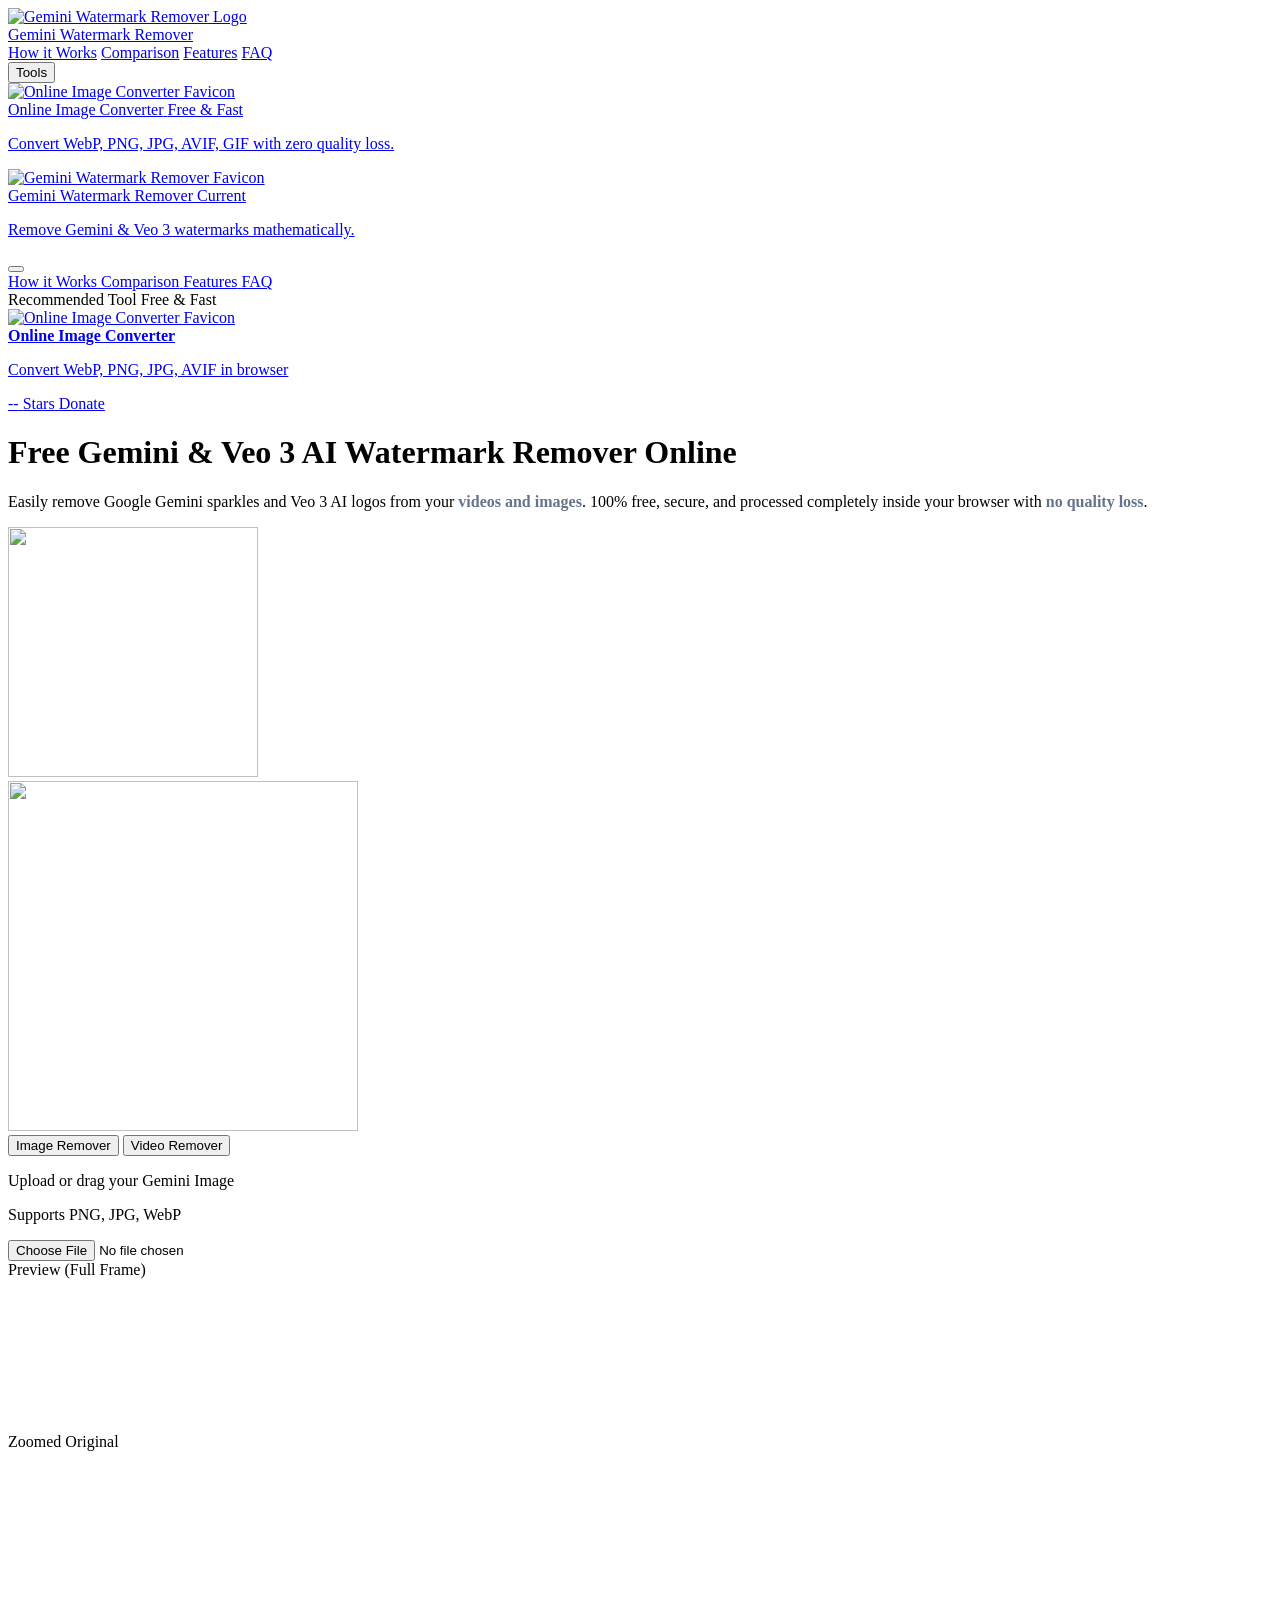
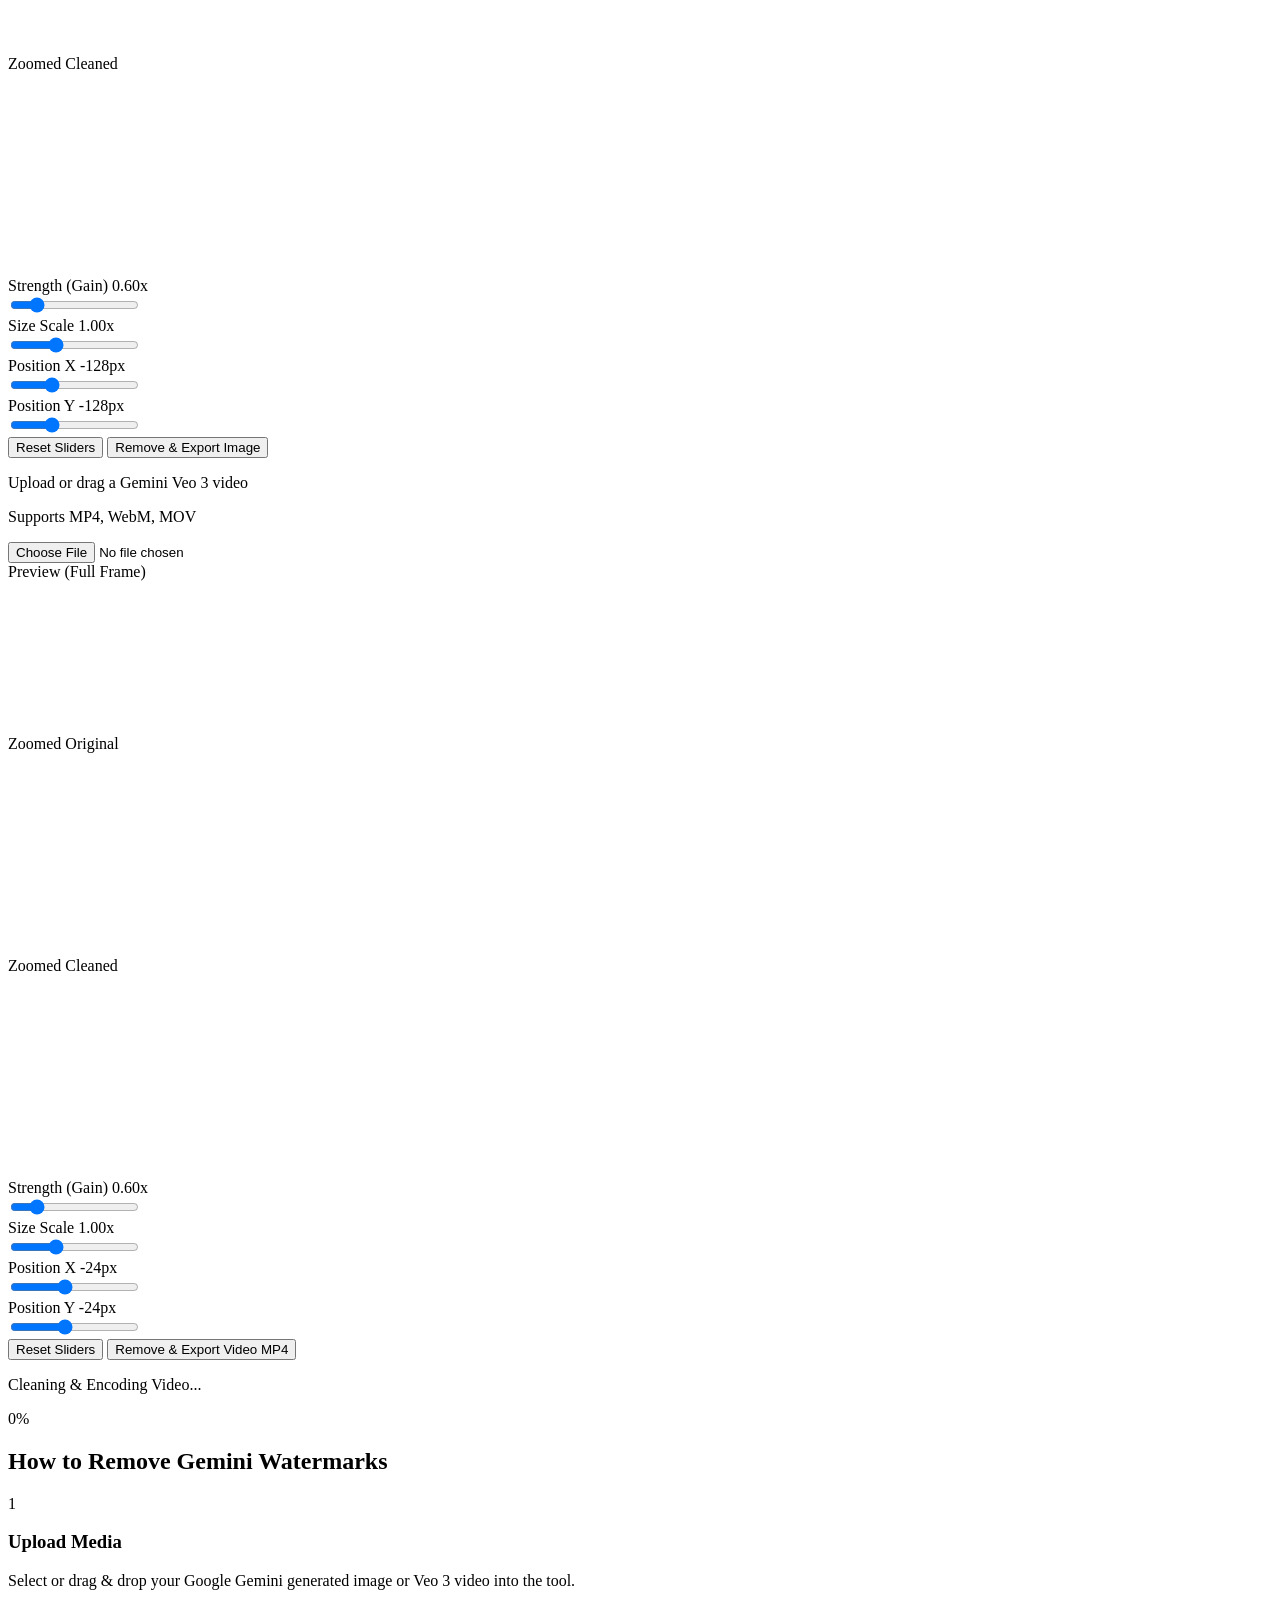
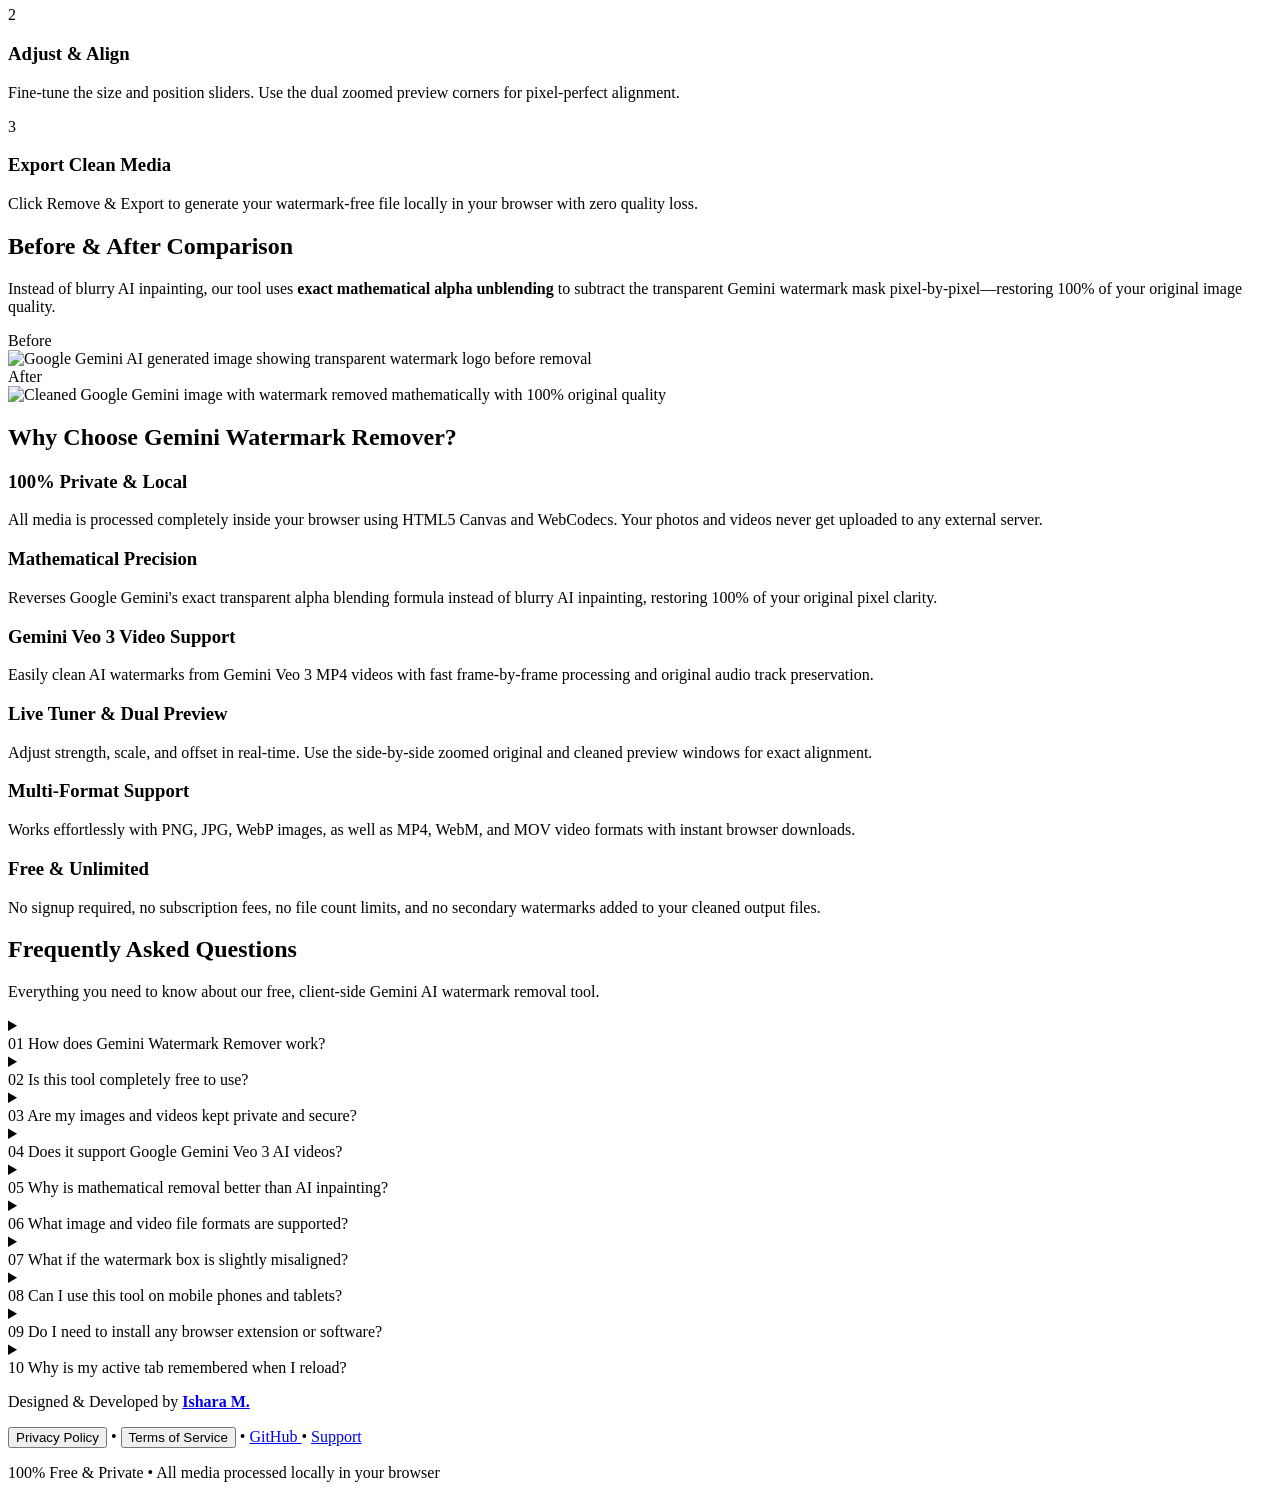
==== index.html @ a0bf60e3 "chore: remove unused yandex-verification meta tag" ====
<!DOCTYPE html>
<html lang="en">

<head>
  <meta charset="UTF-8" />
  <meta name="viewport" content="width=device-width, initial-scale=1.0" />
  <title>Free Gemini Watermark Remover - Clean AI Video & Images</title>
  <meta name="description"
    content="Remove Google Gemini and Veo 3 AI watermarks from videos and images instantly. 100% free, secure, and processed completely inside your browser without quality loss." />
  <meta name="keywords"
    content="gemini watermark remover, veo 3 watermark removal, remove google gemini logo, free ai watermark remover, remove ai watermark from video, ai image watermark cleaner, google ai logo eraser" />
  <meta name="robots" content="index, follow" />
  <meta name="author" content="Ishara M." />
  <meta name="theme-color" content="#ffffff" />
  <meta name="apple-mobile-web-app-capable" content="yes" />
  <meta name="apple-mobile-web-app-status-bar-style" content="default" />
  <meta name="apple-mobile-web-app-title" content="Gemini Remover" />
  <link rel="icon" type="image/png"
    href="https://ishara-madu.github.io/gemini-watermark-remover/assets/favicon-96x96.png" sizes="96x96" />
  <link rel="icon" type="image/svg+xml"
    href="https://ishara-madu.github.io/gemini-watermark-remover/assets/favicon.svg" />
  <link rel="shortcut icon" href="https://ishara-madu.github.io/gemini-watermark-remover/assets/favicon.ico" />
  <link rel="apple-touch-icon" sizes="180x180"
    href="https://ishara-madu.github.io/gemini-watermark-remover/assets/apple-touch-icon.png" />
  <link rel="manifest" href="https://ishara-madu.github.io/gemini-watermark-remover/assets/site.webmanifest" />

  <link rel="canonical" href="https://ishara-madu.github.io/gemini-watermark-remover/" />

  <!-- Open Graph / Facebook -->
  <meta property="og:site_name" content="Gemini Watermark Remover" />
  <meta property="og:type" content="website" />
  <meta property="og:url" content="https://ishara-madu.github.io/gemini-watermark-remover/" />
  <meta property="og:title" content="Free Gemini Watermark Remover - Clean AI Video & Images" />
  <meta property="og:description"
    content="Remove Google Gemini and Veo 3 AI watermarks from videos and images instantly. 100% free, secure, and processed completely inside your browser without quality loss." />
  <meta property="og:image" content="https://ishara-madu.github.io/gemini-watermark-remover/assets/logo.webp" />
  <meta property="og:image:width" content="1200" />
  <meta property="og:image:height" content="630" />
  <meta property="og:image:alt" content="Free Gemini & Veo 3 AI Watermark Remover Online" />
  <meta property="og:locale" content="en_US" />

  <!-- Twitter -->
  <meta property="twitter:card" content="summary_large_image" />
  <meta property="twitter:url" content="https://ishara-madu.github.io/gemini-watermark-remover/" />
  <meta property="twitter:title" content="Free Gemini Watermark Remover - Clean AI Video & Images" />
  <meta property="twitter:description"
    content="Remove Google Gemini and Veo 3 AI watermarks from videos and images instantly. 100% free, secure, and processed completely inside your browser without quality loss." />
  <meta property="twitter:image" content="https://ishara-madu.github.io/gemini-watermark-remover/assets/logo.webp" />
  <meta property="twitter:image:alt" content="Free Gemini & Veo 3 AI Watermark Remover Online" />

  <!-- Structured Data (JSON-LD) -->
  <script type="application/ld+json">
  {
    "@context": "https://schema.org",
    "@graph": [
      {
        "@type": "SoftwareApplication",
        "name": "Gemini Watermark Remover",
        "url": "https://ishara-madu.github.io/gemini-watermark-remover/",
        "image": "https://ishara-madu.github.io/gemini-watermark-remover/assets/logo.webp",
        "screenshot": "https://ishara-madu.github.io/gemini-watermark-remover/assets/after.webp",
        "inLanguage": "en",
        "operatingSystem": "All, Web Browser",
        "applicationCategory": "MultimediaApplication",
        "applicationSubCategory": "Image and Video Editor",
        "browserRequirements": "Requires HTML5 Canvas and WebCodecs support",
        "description": "Free, 100% private client-side tool to remove Google Gemini and Veo 3 AI watermarks from images and videos using mathematical alpha unblending with zero quality loss.",
        "offers": {
          "@type": "Offer",
          "price": "0",
          "priceCurrency": "USD"
        },
        "featureList": [
          "100% Client-Side Private Processing",
          "Mathematical Alpha Unblending (Zero Quality Loss)",
          "Google Gemini Image Support (PNG, JPG, WebP)",
          "Gemini Veo 3 AI Video Watermark Removal (MP4, WebM, MOV)",
          "Real-time Live Tuner with Dual Zoomed Previews"
        ],
        "author": {
          "@type": "Person",
          "name": "Ishara M.",
          "url": "https://ishara-madu.github.io/"
        }
      },
      {
        "@type": "WebSite",
        "name": "Gemini Watermark Remover",
        "url": "https://ishara-madu.github.io/gemini-watermark-remover/",
        "description": "Free online AI watermark remover for Google Gemini photos and Veo 3 videos.",
        "inLanguage": "en",
        "publisher": {
          "@type": "Person",
          "name": "Ishara M.",
          "url": "https://ishara-madu.github.io/"
        }
      },
      {
        "@type": "BreadcrumbList",
        "itemListElement": [
          {
            "@type": "ListItem",
            "position": 1,
            "name": "Home",
            "item": "https://ishara-madu.github.io/gemini-watermark-remover/"
          }
        ]
      },
      {
        "@type": "HowTo",
        "name": "How to Remove Google Gemini and Veo 3 Watermarks",
        "description": "Step-by-step guide to removing Google Gemini AI watermarks from images and Veo 3 videos directly in your browser without quality loss.",
        "image": "https://ishara-madu.github.io/gemini-watermark-remover/assets/logo.webp",
        "step": [
          {
            "@type": "HowToStep",
            "position": 1,
            "name": "Upload Media",
            "text": "Select or drag & drop your Google Gemini generated image (PNG, JPG, WebP) or Veo 3 video (MP4, WebM, MOV) into the tool."
          },
          {
            "@type": "HowToStep",
            "position": 2,
            "name": "Adjust & Align",
            "text": "Fine-tune the strength, size scale, and position sliders. Use the dual zoomed preview corners for pixel-perfect alignment."
          },
          {
            "@type": "HowToStep",
            "position": 3,
            "name": "Export Clean Media",
            "text": "Click Remove & Export to generate your watermark-free file locally in your browser with zero quality loss."
          }
        ]
      },
      {
        "@type": "FAQPage",
        "mainEntity": [
          {
            "@type": "Question",
            "name": "How does Gemini Watermark Remover work?",
            "acceptedAnswer": {
              "@type": "Answer",
              "text": "Google Gemini embeds a transparent logo mask into generated images and Veo videos using alpha blending. Instead of guessing pixels like AI object removers, our tool applies the exact reverse mathematical equation to unblend the watermark pixel-by-pixel, restoring 100% of your original pixel clarity."
            }
          },
          {
            "@type": "Question",
            "name": "Is this tool completely free to use?",
            "acceptedAnswer": {
              "@type": "Answer",
              "text": "Yes, 100% free! There are no hidden subscription fees, no user registration required, no file count limits, and no secondary watermarks added to your exported files."
            }
          },
          {
            "@type": "Question",
            "name": "Are my images and videos kept private and secure?",
            "acceptedAnswer": {
              "@type": "Answer",
              "text": "Absolutely. All image and video processing is executed 100% locally inside your web browser using HTML5 Canvas and WebCodecs APIs. Your files are never uploaded, stored, or transmitted to any external server."
            }
          },
          {
            "@type": "Question",
            "name": "Does it support Google Gemini Veo 3 AI videos?",
            "acceptedAnswer": {
              "@type": "Answer",
              "text": "Yes! It features full frame-by-frame MP4 video processing for Gemini Veo 3 generated videos. It preserves original audio tracks and uses GPU-accelerated WebCodecs for fast browser encoding."
            }
          },
          {
            "@type": "Question",
            "name": "Why is mathematical removal better than AI inpainting?",
            "acceptedAnswer": {
              "@type": "Answer",
              "text": "AI inpainting tools guess what lies beneath the watermark by blurring or smudging pixels, causing loss of detail. Mathematical alpha unblending subtracts the exact transparency values of the watermark, revealing the actual sharp original pixels underneath."
            }
          },
          {
            "@type": "Question",
            "name": "What image and video file formats are supported?",
            "acceptedAnswer": {
              "@type": "Answer",
              "text": "We support all major formats: Images (PNG, JPG, WebP) and Videos (MP4, WebM, MOV) with instant download options."
            }
          },
          {
            "@type": "Question",
            "name": "What if the watermark box is slightly misaligned?",
            "acceptedAnswer": {
              "@type": "Answer",
              "text": "You can use the built-in Live Tuner controls (Strength/Gain, Size Scale, Position X, and Position Y sliders). The dual zoomed preview windows allow you to visually align the box over the watermark with pixel perfection."
            }
          },
          {
            "@type": "Question",
            "name": "Can I use this tool on mobile phones and tablets?",
            "acceptedAnswer": {
              "@type": "Answer",
              "text": "Yes! The website is fully mobile-responsive and works seamlessly on smartphones and tablets across iOS (Safari) and Android (Chrome/Edge/Firefox)."
            }
          },
          {
            "@type": "Question",
            "name": "Do I need to install any browser extension or software?",
            "acceptedAnswer": {
              "@type": "Answer",
              "text": "No installation is required. The web application runs completely inside standard web browsers without needing any plugins or software downloads."
            }
          },
          {
            "@type": "Question",
            "name": "Why is my active tab remembered when I reload?",
            "acceptedAnswer": {
              "@type": "Answer",
              "text": "We store your active tab choice (Image vs Video Remover) in your browser's session storage, ensuring that refreshing the page keeps you right where you left off until your session ends."
            }
          }
        ]
      }
    ]
  }
  </script>
  <!-- Performance Resource Hints & Font Preconnects -->
  <link rel="preconnect" href="https://fonts.googleapis.com">
  <link rel="preconnect" href="https://fonts.gstatic.com" crossorigin>
  <link rel="dns-prefetch" href="https://code.iconify.design">
  <link href="https://fonts.googleapis.com/css2?family=Ubuntu:wght@400;500;700&display=swap" rel="stylesheet">
  <link rel="stylesheet" href="./style.css" />
  <script defer src="https://code.iconify.design/iconify-icon/1.0.7/iconify-icon.min.js"></script>
</head>

<body>

  <!-- Top Navigation Header -->
  <header class="app-header">
    <div class="header-container">
      <a href="#" class="brand" title="Gemini Watermark Remover">
        <img src="./assets/logo.webp" alt="Gemini Watermark Remover Logo" width="42" height="42" decoding="async"
          fetchpriority="high" style="object-fit: cover;" />
        <div class="brand-text">
          <span class="brand-title">Gemini Watermark Remover</span>
        </div>
      </a>

      <!-- Desktop Navigation Menu -->
      <nav class="nav-menu" aria-label="Main Navigation">
        <a href="#how-it-works" class="nav-link">How it Works</a>
        <a href="#comparison" class="nav-link">Comparison</a>
        <a href="#features" class="nav-link">Features</a>
        <a href="#faq" class="nav-link">FAQ</a>

        <!-- Tools Dropdown -->
        <div class="nav-dropdown" id="tools-dropdown">
          <button type="button" class="nav-link nav-dropdown-btn" id="tools-dropdown-btn" aria-expanded="false"
            aria-haspopup="true">
            <span>Tools</span>
            <iconify-icon icon="ph:caret-down-bold" class="dropdown-arrow" width="12"></iconify-icon>
          </button>
          <div class="dropdown-menu" id="tools-dropdown-menu">
            <a href="https://ishara-madu.github.io/online-image-converter/" target="_blank" rel="noopener noreferrer"
              class="dropdown-item promo-item"
              data-auto-favicon="https://ishara-madu.github.io/online-image-converter/">
              <div class="dropdown-item-icon promo-icon">
                <img src="https://ishara-madu.github.io/online-image-converter/favicon.ico"
                  onerror="this.onerror=null; this.src='https://www.google.com/s2/favicons?domain=ishara-madu.github.io&amp;sz=64';"
                  alt="Online Image Converter Favicon" class="tool-favicon-img" width="22" height="22" loading="lazy" />
              </div>
              <div class="dropdown-item-content">
                <div class="dropdown-item-title-row">
                  <span class="dropdown-item-title">Online Image Converter</span>
                  <span class="badge-featured">Free &amp; Fast</span>
                </div>
                <p class="dropdown-item-desc">Convert WebP, PNG, JPG, AVIF, GIF with zero quality loss.</p>
              </div>
              <iconify-icon icon="ph:arrow-square-out-bold" width="16" class="dropdown-ext-icon"></iconify-icon>
            </a>

            <div class="dropdown-divider"></div>

            <a href="#" class="dropdown-item active-tool">
              <div class="dropdown-item-icon active-icon">
                <img src="./assets/favicon-96x96.png" alt="Gemini Watermark Remover Favicon" class="tool-favicon-img"
                  width="22" height="22" loading="lazy" />
              </div>
              <div class="dropdown-item-content">
                <div class="dropdown-item-title-row">
                  <span class="dropdown-item-title">Gemini Watermark Remover</span>
                  <span class="badge-current">Current</span>
                </div>
                <p class="dropdown-item-desc">Remove Gemini &amp; Veo 3 watermarks mathematically.</p>
              </div>
            </a>
          </div>
        </div>
      </nav>

      <!-- Hamburger Menu Toggle Button (Mobile Only) -->
      <button type="button" id="mobile-menu-btn" class="mobile-menu-toggle" aria-label="Toggle navigation menu"
        aria-expanded="false">
        <iconify-icon icon="ph:list-bold" class="icon-hamburger" width="22"></iconify-icon>
        <iconify-icon icon="ph:x-bold" class="icon-close hidden" width="22"></iconify-icon>
      </button>

      <div id="header-actions" class="header-actions">
        <!-- Mobile Navigation Menu (visible inside mobile dropdown) -->
        <div class="mobile-nav-links">
          <a href="#how-it-works" class="mobile-nav-link">
            <iconify-icon icon="ph:info-bold" width="18"></iconify-icon>
            <span>How it Works</span>
          </a>
          <a href="#comparison" class="mobile-nav-link">
            <iconify-icon icon="ph:git-diff-bold" width="18"></iconify-icon>
            <span>Comparison</span>
          </a>
          <a href="#features" class="mobile-nav-link">
            <iconify-icon icon="ph:shield-check-bold" width="18"></iconify-icon>
            <span>Features</span>
          </a>
          <a href="#faq" class="mobile-nav-link">
            <iconify-icon icon="ph:question-bold" width="18"></iconify-icon>
            <span>FAQ</span>
          </a>

          <div class="mobile-promo-card">
            <div class="mobile-promo-header">
              <span class="mobile-promo-label">Recommended Tool</span>
              <span class="badge-featured">Free &amp; Fast</span>
            </div>
            <a href="https://ishara-madu.github.io/online-image-converter/" target="_blank" rel="noopener noreferrer"
              class="mobile-promo-link" data-auto-favicon="https://ishara-madu.github.io/online-image-converter/">
              <div class="dropdown-item-icon promo-icon">
                <img src="https://ishara-madu.github.io/online-image-converter/favicon.ico"
                  onerror="this.onerror=null; this.src='https://www.google.com/s2/favicons?domain=ishara-madu.github.io&amp;sz=64';"
                  alt="Online Image Converter Favicon" class="tool-favicon-img" width="22" height="22" loading="lazy" />
              </div>
              <div class="mobile-promo-info">
                <strong>Online Image Converter</strong>
                <p>Convert WebP, PNG, JPG, AVIF in browser</p>
              </div>
              <iconify-icon icon="ph:arrow-square-out-bold" width="16" class="mobile-promo-ext"></iconify-icon>
            </a>
          </div>
        </div>

        <div class="header-action-buttons">
          <a href="https://github.com/ishara-madu/gemini-watermark-remover" target="_blank" rel="noopener noreferrer"
            class="btn-github" title="Star on GitHub">
            <iconify-icon icon="ph:github-logo" width="18"></iconify-icon>
            <iconify-icon icon="ph:star-fill" width="14" style="color: #eab308;"></iconify-icon>
            <span id="star-count-num">--</span>
            <span class="btn-github-label">Stars</span>
          </a>
          <a href="https://buymeacoffee.com/ishara.madu" target="_blank" rel="noopener noreferrer" class="btn-donate"
            title="Support the project">
            <iconify-icon icon="ph:heart-fill" width="16" style="color: #f43f5e;"></iconify-icon>
            <span>Donate</span>
          </a>
        </div>
      </div>
    </div>
  </header>

  <main class="container">
    <!-- Hero Section -->
    <div class="hero-section">
      <h1 class="hero-title">Free Gemini &amp; Veo 3 AI Watermark Remover Online</h1>
      <p class="hero-description">
        Easily remove Google Gemini sparkles and Veo 3 AI logos from your
        <strong style="color: #64748b">videos and images</strong>. 100% free, secure, and processed completely inside
        your browser with <strong style="color: #64748b;">no quality loss</strong>.
      </p>
    </div>

    <!-- Left Decorative Background Frame -->
    <div class="hero-bg-frame-container left" aria-hidden="true">
      <div class="hero-bg-frame">
        <img src="./assets/bg1.webp" alt="" class="hero-bg-img" width="250" height="250" loading="lazy" decoding="async"
          fetchpriority="low" />
      </div>
    </div>

    <!-- Right Decorative Background Frame -->
    <div class="hero-bg-frame-container right" aria-hidden="true">
      <div class="hero-bg-frame">
        <img src="./assets/bg2.webp" alt="" class="hero-bg-img" width="350" height="350" loading="lazy" decoding="async"
          fetchpriority="low" />
      </div>
    </div>

    <!-- Tab Switcher -->
    <div class="tab-container">
      <button id="tab-image" class="tab-btn active">
        <iconify-icon icon="ph:image-bold" width="18"></iconify-icon>
        <span>Image Remover</span>
      </button>
      <button id="tab-video" class="tab-btn">
        <iconify-icon icon="ph:video-bold" width="18"></iconify-icon>
        <span>Video Remover</span>
      </button>
    </div>

    <!-- Image Removal Panel -->
    <section id="panel-image" class="card">
      <div id="img-dropzone" class="dropzone">
        <div class="dropzone-icon">
          <iconify-icon icon="ph:upload-simple-bold"></iconify-icon>
        </div>
        <p class="dropzone-title">Upload or drag your Gemini Image</p>
        <p class="dropzone-sub">Supports PNG, JPG, WebP</p>
        <input id="img-input" type="file" accept="image/*" class="hidden" />
      </div>

      <!-- Image Tuner & Live Preview Container -->
      <div id="img-tuner-container" class="tuner-container hidden">
        <div id="img-detect-badge" class="detect-badge hidden"></div>
        <div class="tuner-preview-row">
          <div class="tuner-canvas-box main-box">
            <span class="canvas-title">
              <iconify-icon icon="ph:frame-corners" width="14"></iconify-icon>
              Preview (Full Frame)
            </span>
            <div class="canvas-wrapper">
              <canvas id="img-main-canvas"></canvas>
            </div>
          </div>
          <div class="tuner-canvas-box zoom-box">
            <div class="zoom-card">
              <span class="canvas-title text-blue-600">
                <iconify-icon icon="ph:magnifying-glass-plus" width="14"></iconify-icon>
                Zoomed Original
              </span>
              <div class="canvas-wrapper">
                <canvas id="img-zoom-canvas" width="200" height="200"></canvas>
              </div>
            </div>
            <div class="zoom-card">
              <span class="canvas-title text-green-600">
                <iconify-icon icon="ph:check-circle" width="14"></iconify-icon>
                Zoomed Cleaned
              </span>
              <div class="canvas-wrapper">
                <canvas id="img-zoom-cleaned-canvas" width="200" height="200"></canvas>
              </div>
            </div>
          </div>
        </div>

        <div class="tuner-sliders mt-4">
          <div class="slider-group">
            <div class="tuner-slider-label">
              <span>Strength (Gain)</span>
              <span id="lbl-img-gain">0.60x</span>
            </div>
            <input type="range" id="slider-img-gain" min="0.1" max="3" step="0.05" value="0.6" />
          </div>
          <div class="slider-group">
            <div class="tuner-slider-label">
              <span>Size Scale</span>
              <span id="lbl-img-scale">1.00x</span>
            </div>
            <input type="range" id="slider-img-scale" min="0.5" max="2" step="0.05" value="1.0" />
          </div>
          <div class="slider-group">
            <div class="tuner-slider-label">
              <span>Position X</span>
              <span id="lbl-img-offset-x">-128px</span>
            </div>
            <input type="range" id="slider-img-offset-x" min="-250" max="150" step="1" value="-128" />
          </div>
          <div class="slider-group">
            <div class="tuner-slider-label">
              <span>Position Y</span>
              <span id="lbl-img-offset-y">-128px</span>
            </div>
            <input type="range" id="slider-img-offset-y" min="-250" max="150" step="1" value="-128" />
          </div>
        </div>

        <div class="tuner-actions">
          <button id="btn-img-reset-sliders" class="btn btn-secondary text-xs">
            <iconify-icon icon="ph:arrow-counter-clockwise"></iconify-icon> Reset Sliders
          </button>
          <button id="btn-img-export" class="btn btn-primary">
            <iconify-icon icon="ph:eraser"></iconify-icon> Remove &amp; Export Image
          </button>
        </div>
      </div>

      <div id="img-results" class="hidden mt-4"></div>
    </section>

    <!-- Video Removal Panel -->
    <section id="panel-video" class="card hidden">
      <div id="video-dropzone" class="dropzone">
        <div class="dropzone-icon">
          <iconify-icon icon="ph:video-bold"></iconify-icon>
        </div>
        <p class="dropzone-title">Upload or drag a Gemini Veo 3 video</p>
        <p class="dropzone-sub">Supports MP4, WebM, MOV</p>
        <input id="video-input" type="file" accept="video/*" class="hidden" />
      </div>

      <!-- Video Tuner & Live Preview Container -->
      <div id="video-tuner-container" class="tuner-container hidden">
        <div id="video-detect-badge" class="detect-badge hidden"></div>
        <div class="tuner-preview-row">
          <div class="tuner-canvas-box main-box">
            <span class="canvas-title">
              <iconify-icon icon="ph:frame-corners" width="14"></iconify-icon>
              Preview (Full Frame)
            </span>
            <div class="canvas-wrapper">
              <canvas id="video-main-canvas"></canvas>
            </div>
          </div>
          <div class="tuner-canvas-box zoom-box">
            <div class="zoom-card">
              <span class="canvas-title text-blue-600">
                <iconify-icon icon="ph:magnifying-glass-plus" width="14"></iconify-icon>
                Zoomed Original
              </span>
              <div class="canvas-wrapper">
                <canvas id="video-zoom-canvas" width="200" height="200"></canvas>
              </div>
            </div>
            <div class="zoom-card">
              <span class="canvas-title text-green-600">
                <iconify-icon icon="ph:check-circle" width="14"></iconify-icon>
                Zoomed Cleaned
              </span>
              <div class="canvas-wrapper">
                <canvas id="video-zoom-cleaned-canvas" width="200" height="200"></canvas>
              </div>
            </div>
          </div>
        </div>

        <div class="tuner-sliders mt-4">
          <div class="slider-group">
            <div class="tuner-slider-label">
              <span>Strength (Gain)</span>
              <span id="lbl-video-gain">0.60x</span>
            </div>
            <input type="range" id="slider-video-gain" min="0.1" max="3" step="0.05" value="0.6" />
          </div>
          <div class="slider-group">
            <div class="tuner-slider-label">
              <span>Size Scale</span>
              <span id="lbl-video-scale">1.00x</span>
            </div>
            <input type="range" id="slider-video-scale" min="0.5" max="2" step="0.05" value="1.0" />
          </div>
          <div class="slider-group">
            <div class="tuner-slider-label">
              <span>Position X</span>
              <span id="lbl-video-offset-x">-24px</span>
            </div>
            <input type="range" id="slider-video-offset-x" min="-150" max="150" step="1" value="-24" />
          </div>
          <div class="slider-group">
            <div class="tuner-slider-label">
              <span>Position Y</span>
              <span id="lbl-video-offset-y">-24px</span>
            </div>
            <input type="range" id="slider-video-offset-y" min="-150" max="150" step="1" value="-24" />
          </div>
        </div>

        <div class="tuner-actions">
          <button id="btn-video-reset-sliders" class="btn btn-secondary text-xs">
            <iconify-icon icon="ph:arrow-counter-clockwise"></iconify-icon> Reset Sliders
          </button>
          <button id="btn-video-export" class="btn btn-primary">
            <iconify-icon icon="ph:eraser"></iconify-icon> Remove &amp; Export Video MP4
          </button>
        </div>
      </div>

      <!-- Processing Progress -->
      <div id="video-status" class="hidden mt-4 text-center">
        <p class="mb-2">Cleaning &amp; Encoding Video...</p>
        <div class="progress-bar-container">
          <div id="video-progress-bar" class="progress-bar-fill"></div>
        </div>
        <p id="video-progress-text" class="progress-text">0%</p>
      </div>

      <div id="video-results" class="hidden mt-4"></div>
    </section>

    <!-- How It Works Step-by-Step Section -->
    <section id="how-it-works" class="how-it-works-section">
      <h2 class="section-title">How to Remove Gemini Watermarks</h2>
      <div class="steps-grid">
        <div class="step-card">
          <div class="step-badge">1</div>
          <div class="step-icon">
            <iconify-icon icon="ph:upload-simple" width="26"></iconify-icon>
          </div>
          <h3 class="step-title">Upload Media</h3>
          <p class="step-desc">
            Select or drag &amp; drop your Google Gemini generated image or Veo 3 video into the tool.
          </p>
        </div>

        <div class="step-card">
          <div class="step-badge">2</div>
          <div class="step-icon">
            <iconify-icon icon="ph:sliders-horizontal" width="26"></iconify-icon>
          </div>
          <h3 class="step-title">Adjust &amp; Align</h3>
          <p class="step-desc">
            Fine-tune the size and position sliders. Use the dual zoomed preview corners for pixel-perfect alignment.
          </p>
        </div>

        <div class="step-card">
          <div class="step-badge">3</div>
          <div class="step-icon">
            <iconify-icon icon="ph:download-simple" width="26"></iconify-icon>
          </div>
          <h3 class="step-title">Export Clean Media</h3>
          <p class="step-desc">
            Click Remove &amp; Export to generate your watermark-free file locally in your browser with zero quality
            loss.
          </p>
        </div>
      </div>
    </section>

    <!-- Before & After Comparison Section -->
    <section id="comparison" class="comparison-section">
      <div class="comparison-layout">
        <!-- Left Side: Title & Description -->
        <div class="comparison-content">
          <h2 class="comparison-title">Before &amp; After Comparison</h2>
          <p class="comparison-subtitle">
            Instead of blurry AI inpainting, our tool uses <strong>exact mathematical alpha unblending</strong> to
            subtract the transparent Gemini watermark mask pixel-by-pixel—restoring 100% of your original image quality.
          </p>
        </div>

        <!-- Right Side: Both Before and After Images -->
        <div class="comparison-media">
          <div class="comparison-card">
            <span class="comparison-badge badge-before">
              <iconify-icon icon="ph:x-circle" width="14"></iconify-icon> Before
            </span>
            <div class="comparison-img-wrapper checker">
              <img src="./assets/before.webp"
                alt="Google Gemini AI generated image showing transparent watermark logo before removal" width="400"
                height="400" loading="lazy" decoding="async" />
            </div>
          </div>

          <div class="comparison-card">
            <span class="comparison-badge badge-after">
              <iconify-icon icon="ph:check-circle" width="14"></iconify-icon> After
            </span>
            <div class="comparison-img-wrapper checker">
              <img src="./assets/after.webp"
                alt="Cleaned Google Gemini image with watermark removed mathematically with 100% original quality"
                width="400" height="400" loading="lazy" decoding="async" />
            </div>
          </div>
        </div>
      </div>
    </section>

    <!-- Features Section (SEO Optimized) -->
    <section id="features" class="features-section">
      <h2 class="section-title">Why Choose Gemini Watermark Remover?</h2>
      <div class="features-grid">
        <div class="feature-card">
          <iconify-icon icon="ph:shield-check" class="feature-icon" width="24"></iconify-icon>
          <div class="feature-card-body">
            <h3 class="feature-card-title">100% Private &amp; Local</h3>
            <p class="feature-card-desc">
              All media is processed completely inside your browser using HTML5 Canvas and WebCodecs. Your photos and
              videos never get uploaded to any external server.
            </p>
          </div>
        </div>

        <div class="feature-card">
          <iconify-icon icon="ph:cube-transparent" class="feature-icon" width="24"></iconify-icon>
          <div class="feature-card-body">
            <h3 class="feature-card-title">Mathematical Precision</h3>
            <p class="feature-card-desc">
              Reverses Google Gemini's exact transparent alpha blending formula instead of blurry AI inpainting,
              restoring 100% of your original pixel clarity.
            </p>
          </div>
        </div>

        <div class="feature-card">
          <iconify-icon icon="ph:video" class="feature-icon" width="24"></iconify-icon>
          <div class="feature-card-body">
            <h3 class="feature-card-title">Gemini Veo 3 Video Support</h3>
            <p class="feature-card-desc">
              Easily clean AI watermarks from Gemini Veo 3 MP4 videos with fast frame-by-frame processing and original
              audio track preservation.
            </p>
          </div>
        </div>

        <div class="feature-card">
          <iconify-icon icon="ph:sliders-horizontal" class="feature-icon" width="24"></iconify-icon>
          <div class="feature-card-body">
            <h3 class="feature-card-title">Live Tuner &amp; Dual Preview</h3>
            <p class="feature-card-desc">
              Adjust strength, scale, and offset in real-time. Use the side-by-side zoomed original and cleaned preview
              windows for exact alignment.
            </p>
          </div>
        </div>

        <div class="feature-card">
          <iconify-icon icon="ph:file-image" class="feature-icon" width="24"></iconify-icon>
          <div class="feature-card-body">
            <h3 class="feature-card-title">Multi-Format Support</h3>
            <p class="feature-card-desc">
              Works effortlessly with PNG, JPG, WebP images, as well as MP4, WebM, and MOV video formats with instant
              browser downloads.
            </p>
          </div>
        </div>

        <div class="feature-card">
          <iconify-icon icon="ph:lightning" class="feature-icon" width="24"></iconify-icon>
          <div class="feature-card-body">
            <h3 class="feature-card-title">Free &amp; Unlimited</h3>
            <p class="feature-card-desc">
              No signup required, no subscription fees, no file count limits, and no secondary watermarks added to your
              cleaned output files.
            </p>
          </div>
        </div>
      </div>
    </section>

    <!-- FAQ Section (Adaptive Desktop & Mobile Design) -->
    <section id="faq" class="faq-section">
      <div class="faq-layout">
        <!-- Desktop Sticky Left Header -->
        <div class="faq-header-col">
          <h2 class="faq-title">Frequently Asked Questions</h2>
          <p class="faq-subtitle">
            Everything you need to know about our free, client-side Gemini AI watermark removal tool.
          </p>
        </div>

        <!-- Right Accordion List -->
        <div class="faq-list-col">
          <div class="faq-container">
            <details class="faq-item">
              <summary class="faq-question">
                <div class="faq-q-left">
                  <span class="faq-num">01</span>
                  <span>How does Gemini Watermark Remover work?</span>
                </div>
                <iconify-icon icon="ph:caret-down-bold" class="faq-icon" width="16"></iconify-icon>
              </summary>
              <div class="faq-answer">
                Google Gemini embeds a transparent logo mask into generated images and Veo videos using alpha blending.
                Instead of guessing pixels like AI object removers, our tool applies the exact reverse mathematical
                equation <code>Original = (Watermarked - Logo * Alpha) / (1 - Alpha)</code> to unblend the watermark
                pixel-by-pixel, restoring 100% of your original pixel clarity.
              </div>
            </details>

            <details class="faq-item">
              <summary class="faq-question">
                <div class="faq-q-left">
                  <span class="faq-num">02</span>
                  <span>Is this tool completely free to use?</span>
                </div>
                <iconify-icon icon="ph:caret-down-bold" class="faq-icon" width="16"></iconify-icon>
              </summary>
              <div class="faq-answer">
                Yes, 100% free! There are no hidden subscription fees, no user registration required, no file count
                limits, and no secondary watermarks added to your exported files.
              </div>
            </details>

            <details class="faq-item">
              <summary class="faq-question">
                <div class="faq-q-left">
                  <span class="faq-num">03</span>
                  <span>Are my images and videos kept private and secure?</span>
                </div>
                <iconify-icon icon="ph:caret-down-bold" class="faq-icon" width="16"></iconify-icon>
              </summary>
              <div class="faq-answer">
                Absolutely. All image and video processing is executed 100% locally inside your web browser using HTML5
                Canvas and WebCodecs APIs. Your files are never uploaded, stored, or transmitted to any external server.
              </div>
            </details>

            <details class="faq-item">
              <summary class="faq-question">
                <div class="faq-q-left">
                  <span class="faq-num">04</span>
                  <span>Does it support Google Gemini Veo 3 AI videos?</span>
                </div>
                <iconify-icon icon="ph:caret-down-bold" class="faq-icon" width="16"></iconify-icon>
              </summary>
              <div class="faq-answer">
                Yes! It features full frame-by-frame MP4 video processing for Gemini Veo 3 generated videos. It
                preserves original audio tracks and uses GPU-accelerated WebCodecs for fast browser encoding.
              </div>
            </details>

            <details class="faq-item">
              <summary class="faq-question">
                <div class="faq-q-left">
                  <span class="faq-num">05</span>
                  <span>Why is mathematical removal better than AI inpainting?</span>
                </div>
                <iconify-icon icon="ph:caret-down-bold" class="faq-icon" width="16"></iconify-icon>
              </summary>
              <div class="faq-answer">
                AI inpainting tools guess what lies beneath the watermark by blurring or smudging pixels, causing loss
                of detail. Mathematical alpha unblending subtracts the exact transparency values of the watermark,
                revealing the actual sharp original pixels underneath.
              </div>
            </details>

            <details class="faq-item">
              <summary class="faq-question">
                <div class="faq-q-left">
                  <span class="faq-num">06</span>
                  <span>What image and video file formats are supported?</span>
                </div>
                <iconify-icon icon="ph:caret-down-bold" class="faq-icon" width="16"></iconify-icon>
              </summary>
              <div class="faq-answer">
                We support all major formats: Images (PNG, JPG, WebP) and Videos (MP4, WebM, MOV) with instant download
                options.
              </div>
            </details>

            <details class="faq-item">
              <summary class="faq-question">
                <div class="faq-q-left">
                  <span class="faq-num">07</span>
                  <span>What if the watermark box is slightly misaligned?</span>
                </div>
                <iconify-icon icon="ph:caret-down-bold" class="faq-icon" width="16"></iconify-icon>
              </summary>
              <div class="faq-answer">
                You can use the built-in Live Tuner controls (Strength/Gain, Size Scale, Position X, and Position Y
                sliders). The dual zoomed preview windows allow you to visually align the box over the watermark with
                pixel perfection.
              </div>
            </details>

            <details class="faq-item">
              <summary class="faq-question">
                <div class="faq-q-left">
                  <span class="faq-num">08</span>
                  <span>Can I use this tool on mobile phones and tablets?</span>
                </div>
                <iconify-icon icon="ph:caret-down-bold" class="faq-icon" width="16"></iconify-icon>
              </summary>
              <div class="faq-answer">
                Yes! The website is fully mobile-responsive and works seamlessly on smartphones and tablets across iOS
                (Safari) and Android (Chrome/Edge/Firefox).
              </div>
            </details>

            <details class="faq-item">
              <summary class="faq-question">
                <div class="faq-q-left">
                  <span class="faq-num">09</span>
                  <span>Do I need to install any browser extension or software?</span>
                </div>
                <iconify-icon icon="ph:caret-down-bold" class="faq-icon" width="16"></iconify-icon>
              </summary>
              <div class="faq-answer">
                No installation is required. The web application runs completely inside standard web browsers without
                needing any plugins or software downloads.
              </div>
            </details>

            <details class="faq-item">
              <summary class="faq-question">
                <div class="faq-q-left">
                  <span class="faq-num">10</span>
                  <span>Why is my active tab remembered when I reload?</span>
                </div>
                <iconify-icon icon="ph:caret-down-bold" class="faq-icon" width="16"></iconify-icon>
              </summary>
              <div class="faq-answer">
                We store your active tab choice (Image vs Video Remover) in your browser's session storage, ensuring
                that refreshing the page keeps you right where you left off until your session ends.
              </div>
            </details>
          </div>
        </div>
      </div>
    </section>

    <!-- Footer -->
    <footer class="app-footer">
      <div class="footer-content">
        <p class="footer-credit">
          Designed &amp; Developed by <a href="https://ishara-madu.github.io/" target="_blank" rel="noopener noreferrer"
            class="footer-author-link"><strong>Ishara M.</strong></a>
        </p>

        <div class="footer-links">
          <button type="button" class="footer-link-btn"
            onclick="document.getElementById('modal-privacy').showModal()">Privacy Policy</button>
          <span class="footer-dot">•</span>
          <button type="button" class="footer-link-btn"
            onclick="document.getElementById('modal-terms').showModal()">Terms of Service</button>
          <span class="footer-dot">•</span>
          <a href="https://github.com/ishara-madu/gemini-watermark-remover" target="_blank" rel="noopener noreferrer"
            class="footer-link">
            <iconify-icon icon="ph:github-logo-bold" width="14"></iconify-icon> GitHub
          </a>
          <span class="footer-dot">•</span>
          <a href="https://buymeacoffee.com/ishara.madu" target="_blank" rel="noopener noreferrer" class="footer-link">
            <iconify-icon icon="ph:heart-fill" width="14" style="color: #f43f5e;"></iconify-icon> Support
          </a>
        </div>

        <p class="footer-sub">
          100% Free &amp; Private • All media processed locally in your browser
        </p>
      </div>
    </footer>

    <!-- Privacy Policy Modal -->
    <dialog id="modal-privacy" class="app-modal">
      <div class="modal-box">
        <h3 class="modal-title">Privacy Policy</h3>
        <p class="modal-text mb-2">
          Gemini Watermark Remover values your privacy above all else. This application runs <strong>100%
            locally</strong> in your web browser using HTML5 Canvas and WebCodecs technologies.
        </p>
        <p class="modal-text mb-4">
          • <strong>Zero Server Uploads:</strong> None of your uploaded images or videos are transmitted to external
          servers.<br />
          • <strong>No Data Collection:</strong> We do not track personal data, store cookies, or monitor media
          processing.<br />
          • <strong>Session Storage:</strong> Active tab preferences are stored locally on your device only for session
          duration.
        </p>
        <button type="button" class="btn btn-secondary text-xs"
          onclick="document.getElementById('modal-privacy').close()">Close</button>
      </div>
    </dialog>

    <!-- Terms of Service Modal -->
    <dialog id="modal-terms" class="app-modal">
      <div class="modal-box">
        <h3 class="modal-title">Terms of Service</h3>
        <p class="modal-text mb-2">
          Gemini Watermark Remover is provided as a free utility for personal media editing and research.
        </p>
        <p class="modal-text mb-4">
          • <strong>User Responsibility:</strong> Users are solely responsible for ensuring their media editing complies
          with Google's Terms of Service and applicable copyright laws.<br />
          • <strong>No Warranty:</strong> This software is provided "as is" without warranty of any kind, express or
          implied.
        </p>
        <button type="button" class="btn btn-secondary text-xs"
          onclick="document.getElementById('modal-terms').close()">Close</button>
      </div>
    </dialog>
  </main>

  <script src="./main.js"></script>
</body>

</html>
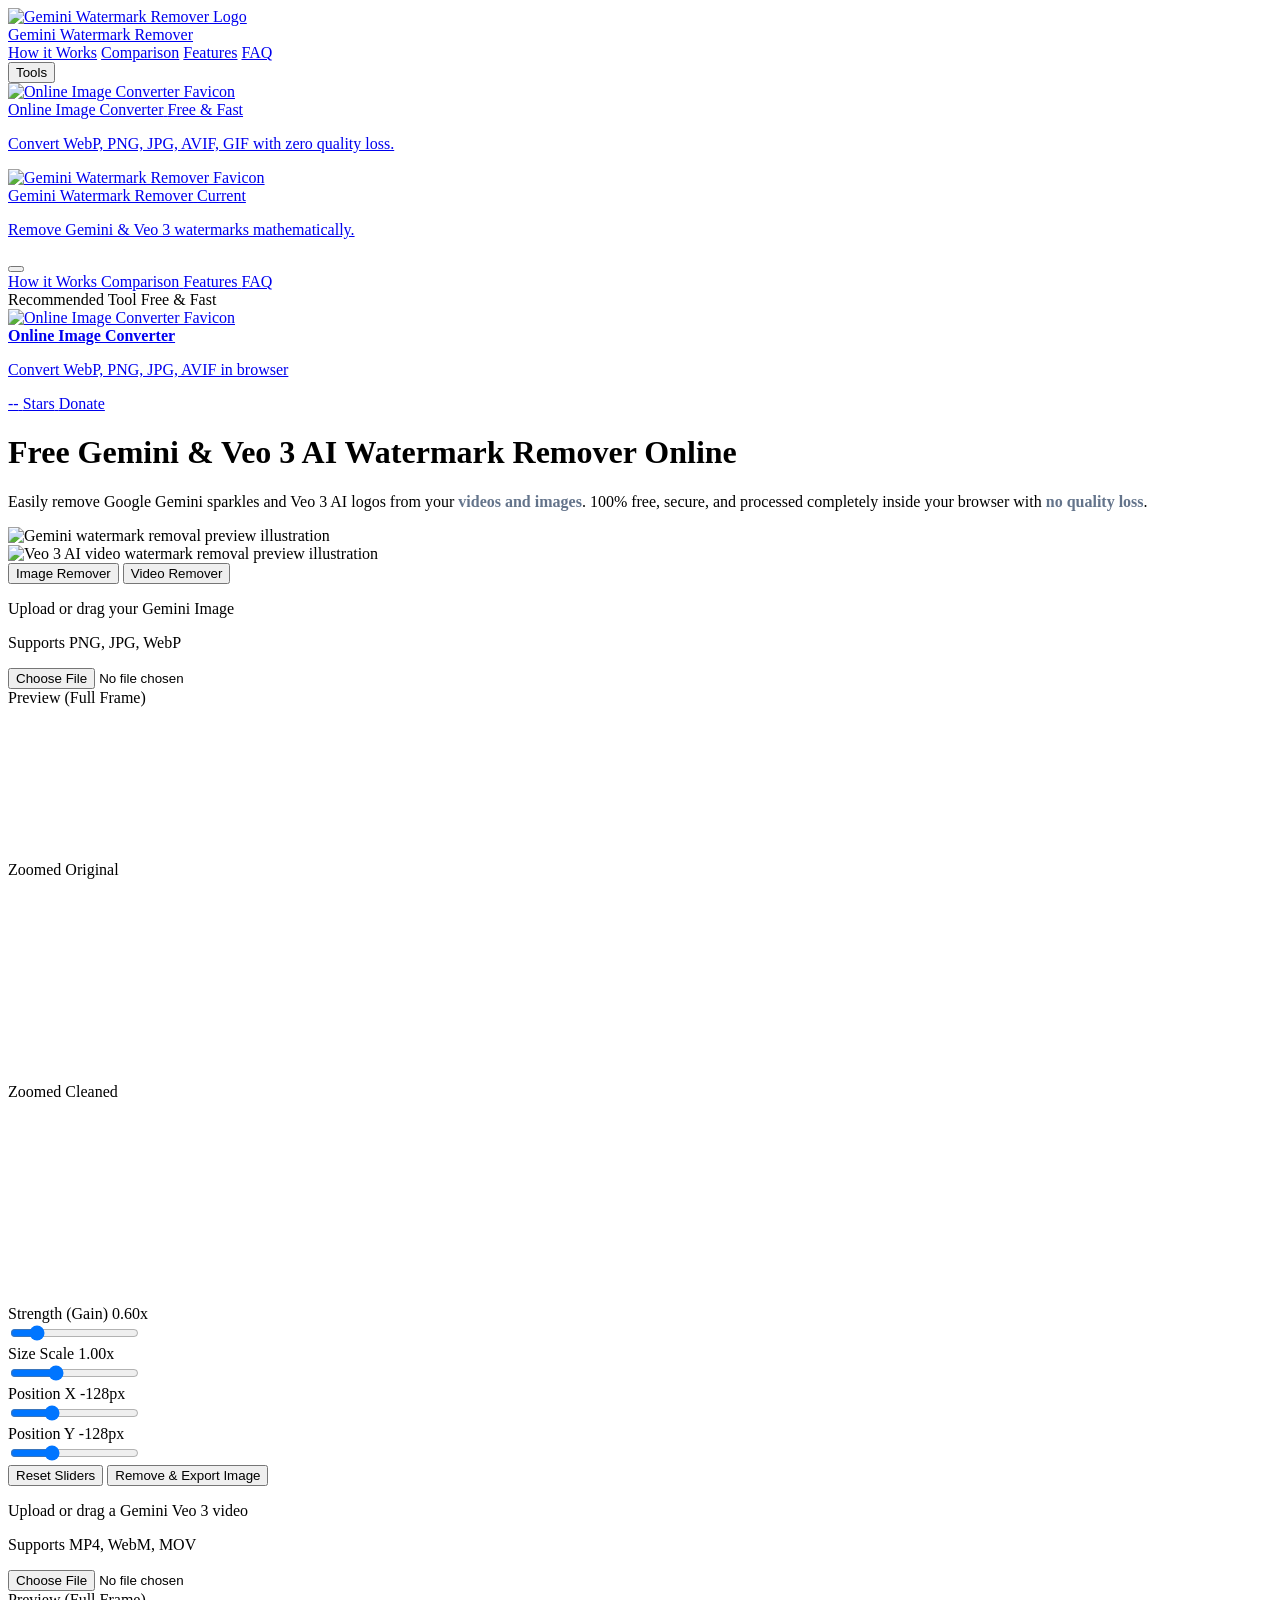
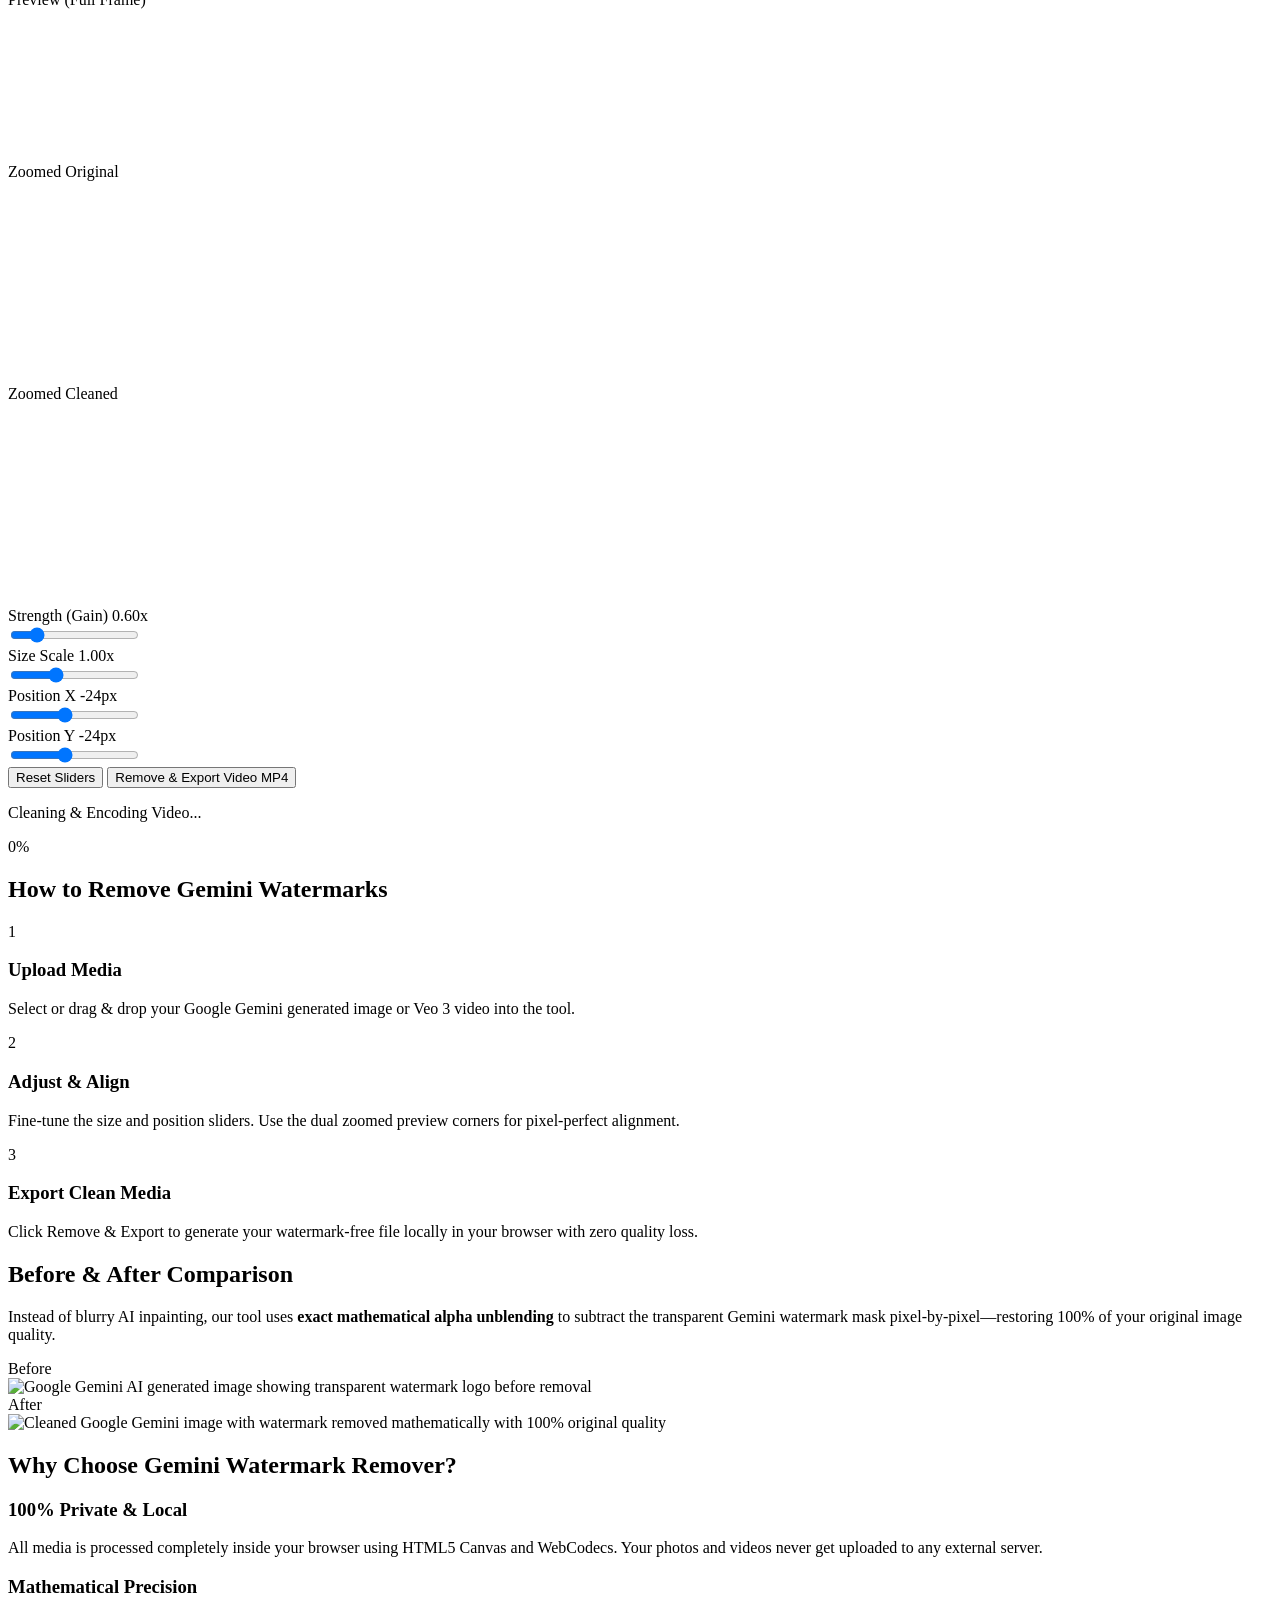
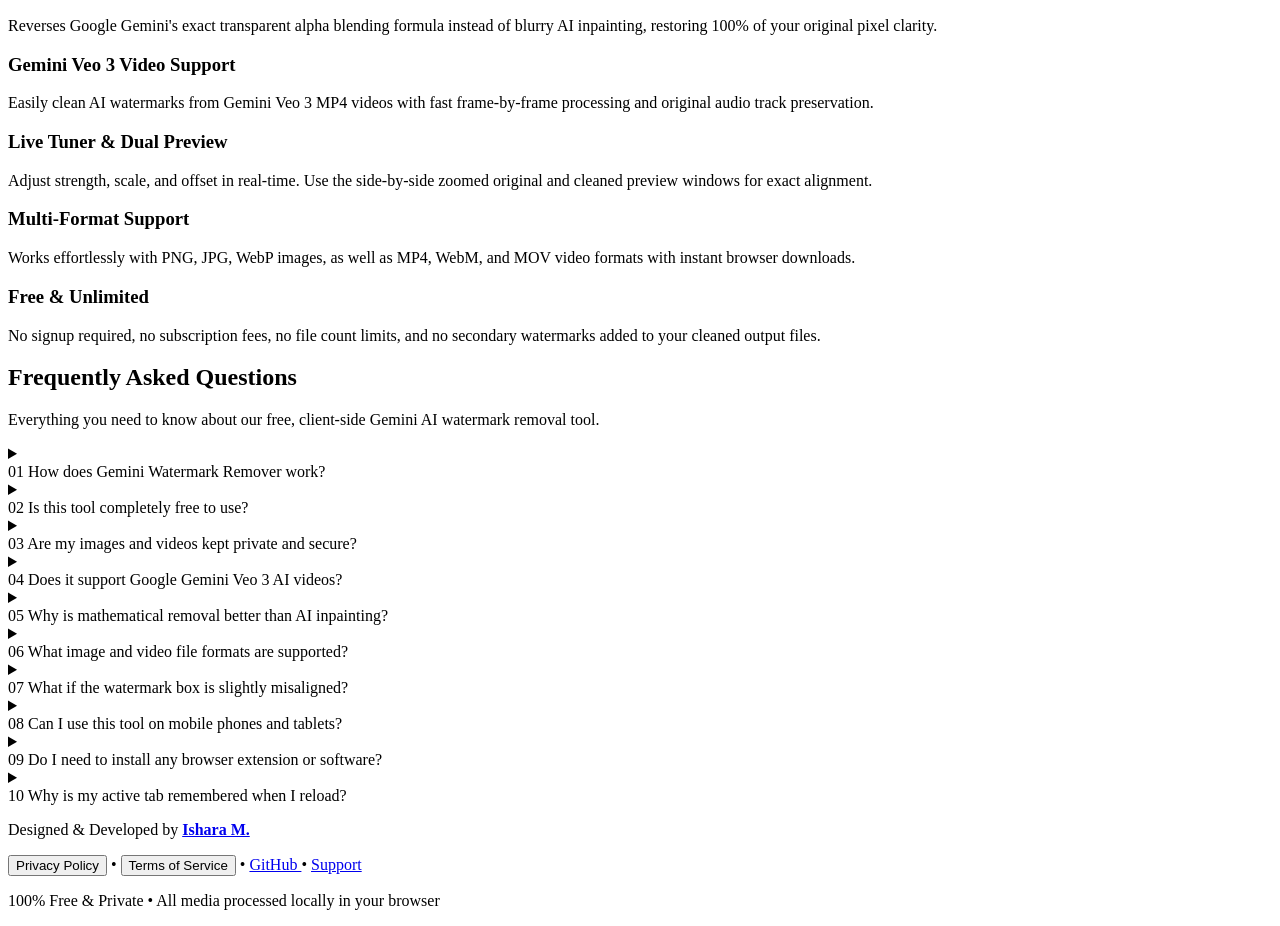
==== commit 669fd227: "feat: add Buy Me a Coffee widget and improve accessibility with descriptive image alt tags and sitem" ====
--- a/index.html
+++ b/index.html
@@ -374,7 +374,7 @@
     <!-- Left Decorative Background Frame -->
     <div class="hero-bg-frame-container left" aria-hidden="true">
       <div class="hero-bg-frame">
-        <img src="./assets/bg1.webp" alt="" class="hero-bg-img" width="250" height="250" loading="lazy" decoding="async"
+        <img src="./assets/bg1.webp" alt="Gemini watermark removal preview illustration" class="hero-bg-img" width="250" height="250" loading="lazy" decoding="async"
           fetchpriority="low" />
       </div>
     </div>
@@ -382,7 +382,7 @@
     <!-- Right Decorative Background Frame -->
     <div class="hero-bg-frame-container right" aria-hidden="true">
       <div class="hero-bg-frame">
-        <img src="./assets/bg2.webp" alt="" class="hero-bg-img" width="350" height="350" loading="lazy" decoding="async"
+        <img src="./assets/bg2.webp" alt="Veo 3 AI video watermark removal preview illustration" class="hero-bg-img" width="350" height="350" loading="lazy" decoding="async"
           fetchpriority="low" />
       </div>
     </div>
@@ -973,6 +973,7 @@
   </main>
 
   <script src="./main.js"></script>
+  <script data-name="BMC-Widget" data-cfasync="false" src="https://cdnjs.buymeacoffee.com/1.0.0/widget.prod.min.js" data-id="ishara.madu" data-description="Support me on Buy me a coffee!" data-message="" data-color="#FF813F" data-position="Right" data-x_margin="18" data-y_margin="18"></script>
 </body>
 
 </html>
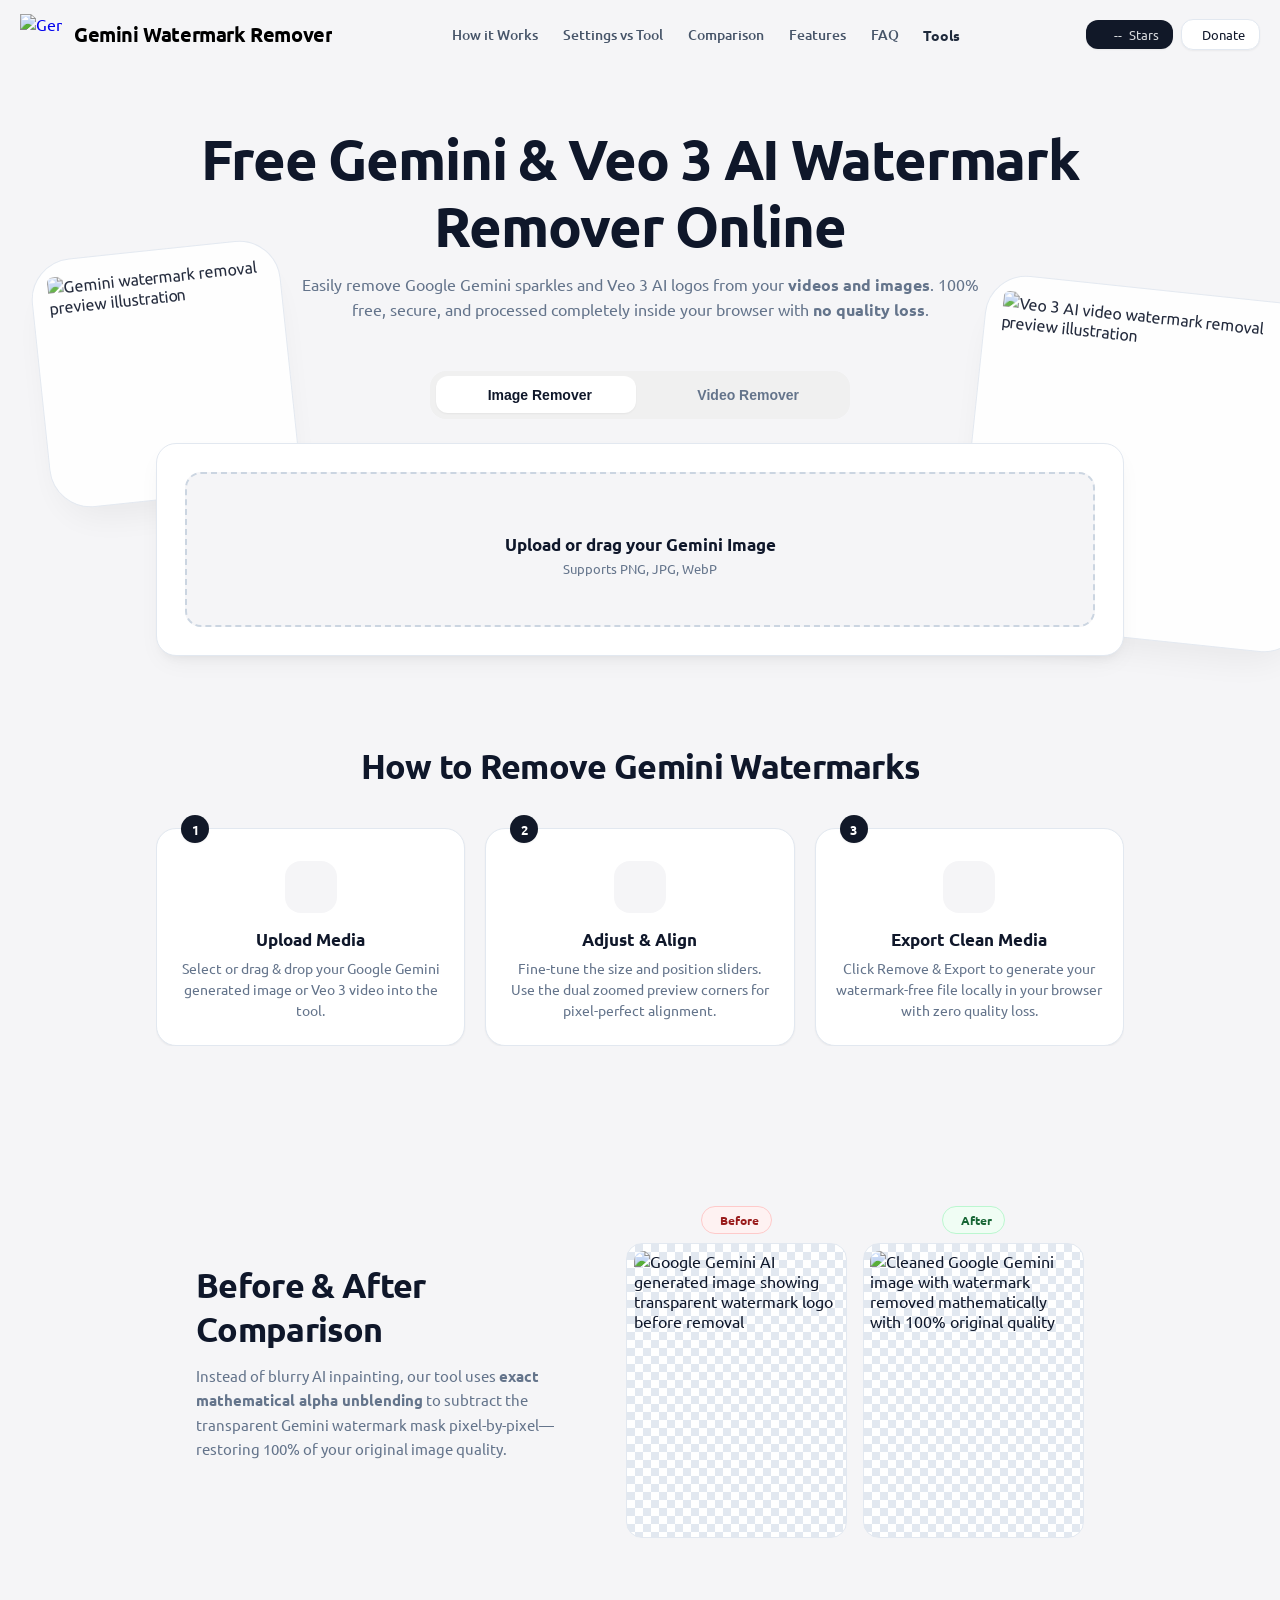
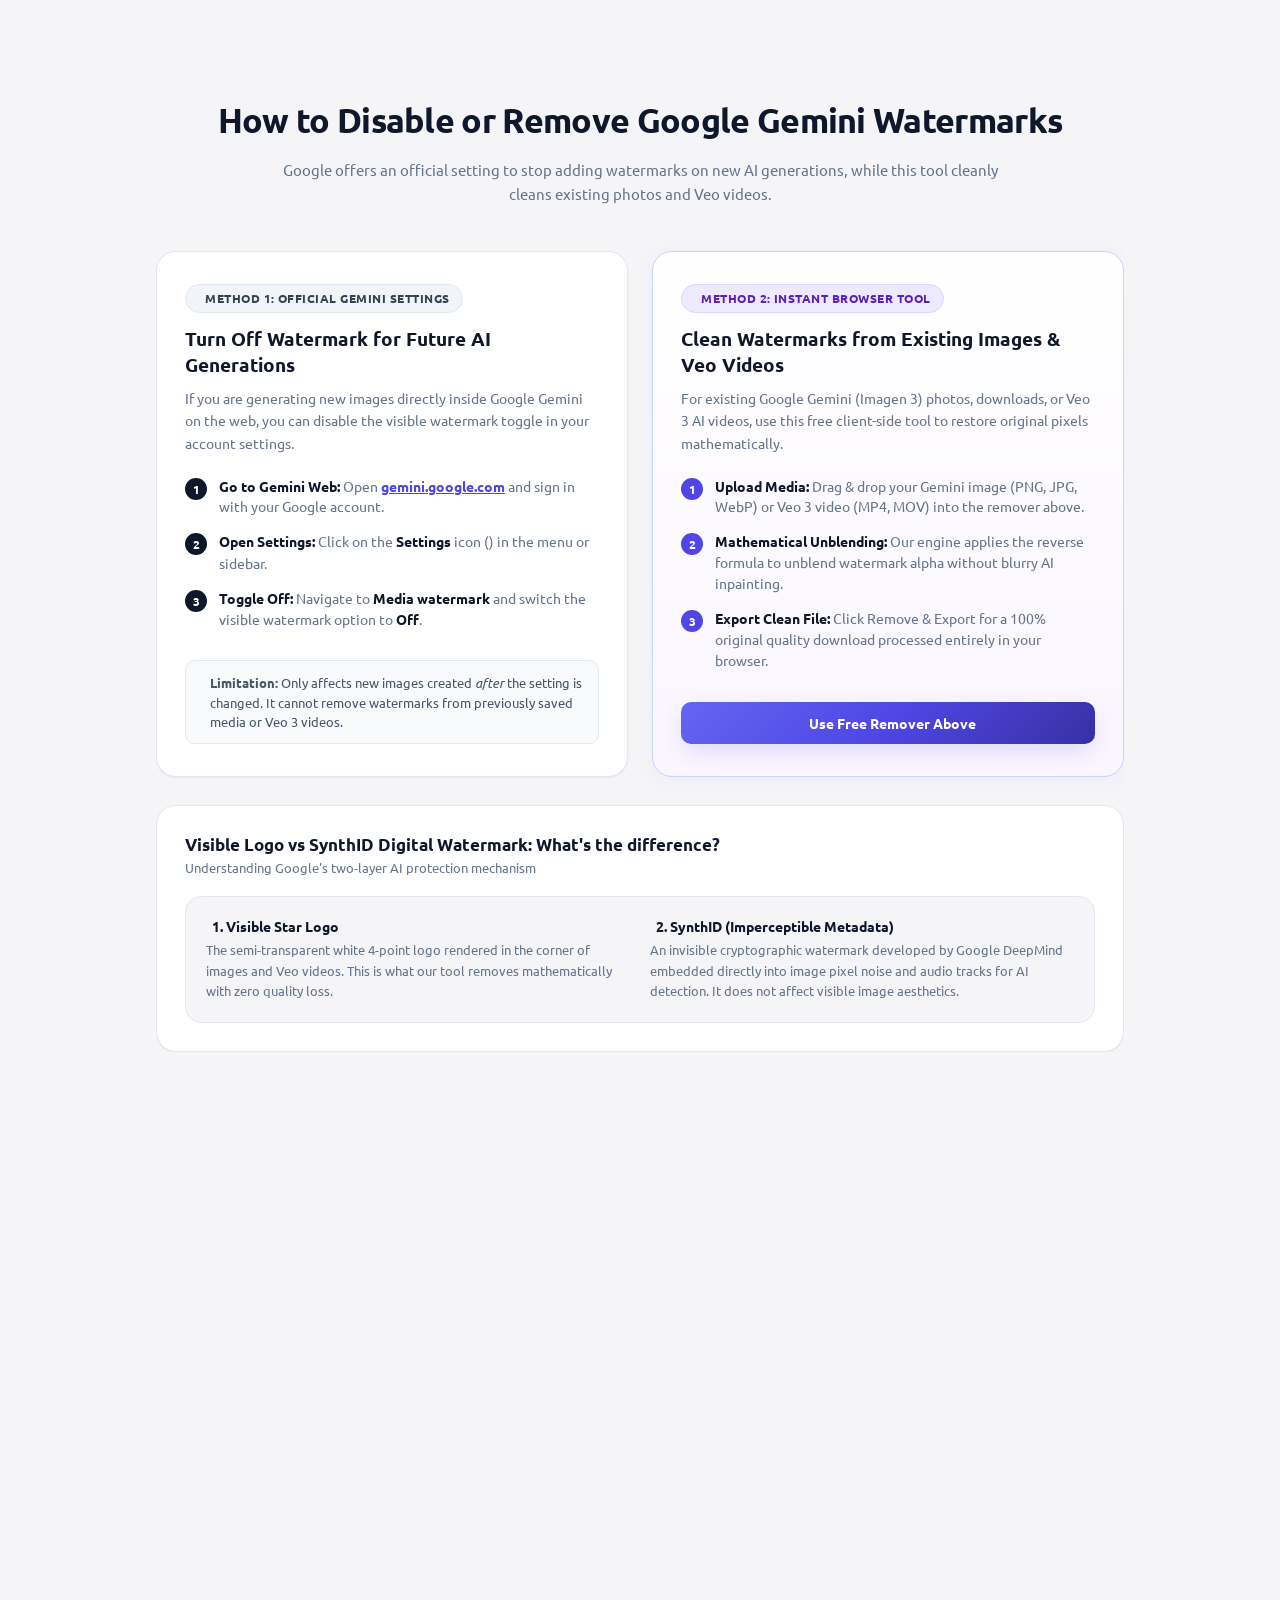
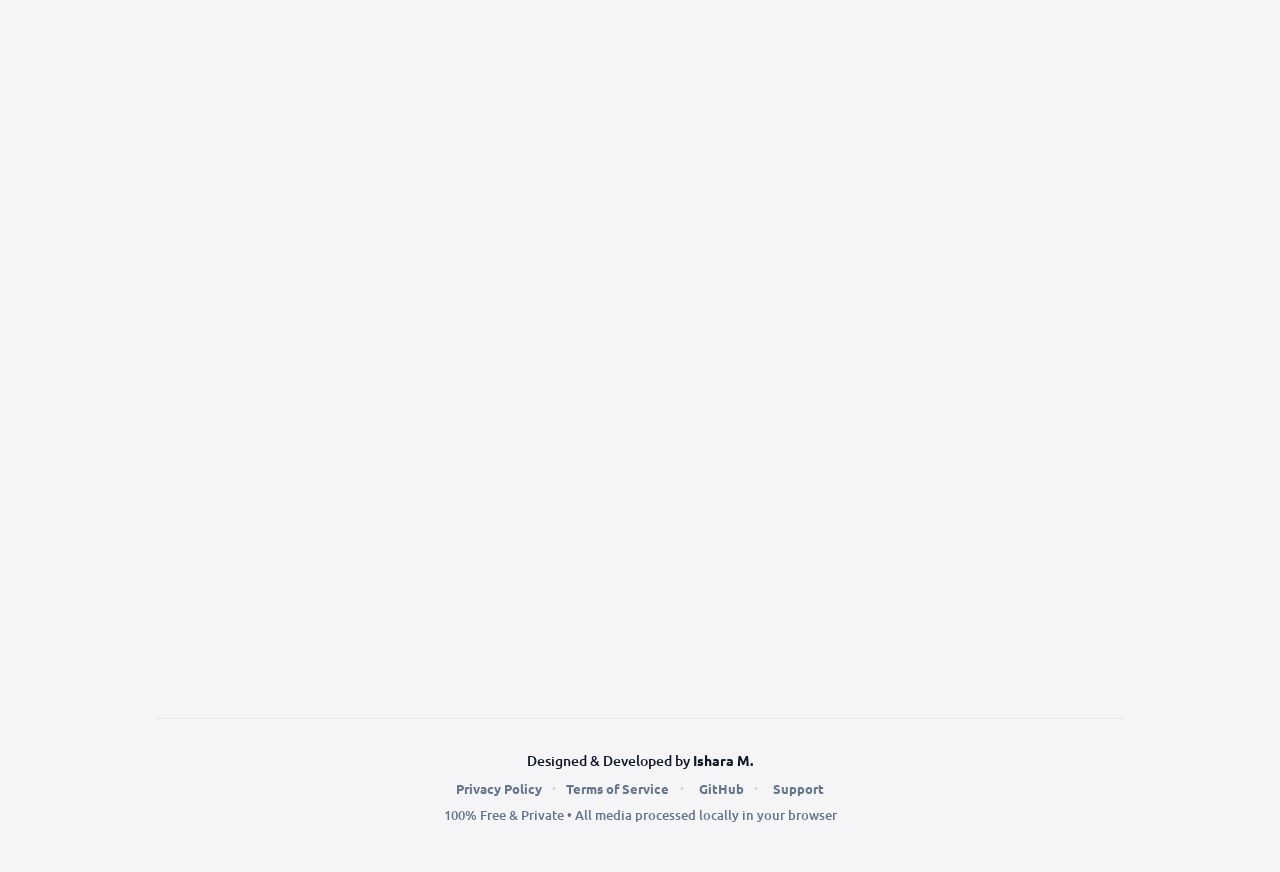
==== commit 190ff698: "feat: add guide section, update SEO metadata, and refine tool feature descriptions" ====
--- a/index.html
+++ b/index.html
@@ -4,11 +4,11 @@
 <head>
   <meta charset="UTF-8" />
   <meta name="viewport" content="width=device-width, initial-scale=1.0" />
-  <title>Free Gemini Watermark Remover - Clean AI Video & Images</title>
+  <title>Gemini Watermark Remover (100% Free &amp; Zero Blur) - Online AI Tool</title>
   <meta name="description"
-    content="Remove Google Gemini and Veo 3 AI watermarks from videos and images instantly. 100% free, secure, and processed completely inside your browser without quality loss." />
+    content="Remove Google Gemini (Imagen 3) and Veo 3 AI watermarks with zero quality loss. 100% free, private client-side alpha unblending inside your browser without blurry inpainting." />
   <meta name="keywords"
-    content="gemini watermark remover, veo 3 watermark removal, remove google gemini logo, free ai watermark remover, remove ai watermark from video, ai image watermark cleaner, google ai logo eraser" />
+    content="gemini watermark remover, veo 3 watermark removal, google imagen 3 watermark remover, remove google gemini logo, how to turn off gemini watermark, free ai watermark remover, remove ai watermark from video, ai image watermark cleaner, google ai logo eraser, synthid watermark" />
   <meta name="robots" content="index, follow" />
   <meta name="author" content="Ishara M." />
   <meta name="theme-color" content="#ffffff" />
@@ -30,23 +30,23 @@
   <meta property="og:site_name" content="Gemini Watermark Remover" />
   <meta property="og:type" content="website" />
   <meta property="og:url" content="https://ishara-madu.github.io/gemini-watermark-remover/" />
-  <meta property="og:title" content="Free Gemini Watermark Remover - Clean AI Video & Images" />
+  <meta property="og:title" content="Gemini Watermark Remover (100% Free &amp; Zero Blur) - Online AI Tool" />
   <meta property="og:description"
-    content="Remove Google Gemini and Veo 3 AI watermarks from videos and images instantly. 100% free, secure, and processed completely inside your browser without quality loss." />
+    content="Remove Google Gemini (Imagen 3) and Veo 3 AI watermarks with zero quality loss. 100% free, private client-side alpha unblending inside your browser without blurry inpainting." />
   <meta property="og:image" content="https://ishara-madu.github.io/gemini-watermark-remover/assets/logo.webp" />
   <meta property="og:image:width" content="1200" />
   <meta property="og:image:height" content="630" />
-  <meta property="og:image:alt" content="Free Gemini & Veo 3 AI Watermark Remover Online" />
+  <meta property="og:image:alt" content="Free Gemini &amp; Veo 3 AI Watermark Remover Online" />
   <meta property="og:locale" content="en_US" />
 
   <!-- Twitter -->
   <meta property="twitter:card" content="summary_large_image" />
   <meta property="twitter:url" content="https://ishara-madu.github.io/gemini-watermark-remover/" />
-  <meta property="twitter:title" content="Free Gemini Watermark Remover - Clean AI Video & Images" />
+  <meta property="twitter:title" content="Gemini Watermark Remover (100% Free &amp; Zero Blur) - Online AI Tool" />
   <meta property="twitter:description"
-    content="Remove Google Gemini and Veo 3 AI watermarks from videos and images instantly. 100% free, secure, and processed completely inside your browser without quality loss." />
+    content="Remove Google Gemini (Imagen 3) and Veo 3 AI watermarks with zero quality loss. 100% free, private client-side alpha unblending inside your browser without blurry inpainting." />
   <meta property="twitter:image" content="https://ishara-madu.github.io/gemini-watermark-remover/assets/logo.webp" />
-  <meta property="twitter:image:alt" content="Free Gemini & Veo 3 AI Watermark Remover Online" />
+  <meta property="twitter:image:alt" content="Free Gemini &amp; Veo 3 AI Watermark Remover Online" />
 
   <!-- Structured Data (JSON-LD) -->
   <script type="application/ld+json">
@@ -64,7 +64,7 @@
         "applicationCategory": "MultimediaApplication",
         "applicationSubCategory": "Image and Video Editor",
         "browserRequirements": "Requires HTML5 Canvas and WebCodecs support",
-        "description": "Free, 100% private client-side tool to remove Google Gemini and Veo 3 AI watermarks from images and videos using mathematical alpha unblending with zero quality loss.",
+        "description": "Free, 100% private client-side tool to remove Google Gemini (Imagen 3) and Veo 3 AI watermarks from images and videos using mathematical alpha unblending with zero quality loss.",
         "offers": {
           "@type": "Offer",
           "price": "0",
@@ -72,10 +72,11 @@
         },
         "featureList": [
           "100% Client-Side Private Processing",
-          "Mathematical Alpha Unblending (Zero Quality Loss)",
-          "Google Gemini Image Support (PNG, JPG, WebP)",
+          "Mathematical Alpha Unblending (Zero Quality Loss & No Blur)",
+          "Google Gemini & Imagen 3 Image Support (PNG, JPG, WebP)",
           "Gemini Veo 3 AI Video Watermark Removal (MP4, WebM, MOV)",
-          "Real-time Live Tuner with Dual Zoomed Previews"
+          "Real-time Live Tuner with Dual Zoomed Previews",
+          "Audio Track Preservation on Video Processing"
         ],
         "author": {
           "@type": "Person",
@@ -87,7 +88,7 @@
         "@type": "WebSite",
         "name": "Gemini Watermark Remover",
         "url": "https://ishara-madu.github.io/gemini-watermark-remover/",
-        "description": "Free online AI watermark remover for Google Gemini photos and Veo 3 videos.",
+        "description": "Free online AI watermark remover for Google Gemini (Imagen 3) photos and Veo 3 videos.",
         "inLanguage": "en",
         "publisher": {
           "@type": "Person",
@@ -140,7 +141,31 @@
             "name": "How does Gemini Watermark Remover work?",
             "acceptedAnswer": {
               "@type": "Answer",
-              "text": "Google Gemini embeds a transparent logo mask into generated images and Veo videos using alpha blending. Instead of guessing pixels like AI object removers, our tool applies the exact reverse mathematical equation to unblend the watermark pixel-by-pixel, restoring 100% of your original pixel clarity."
+              "text": "Google Gemini embeds a transparent logo mask into generated images and Veo videos using alpha blending. Instead of guessing pixels like AI object removers, our tool applies the exact reverse mathematical equation Original = (Watermarked - Logo * Alpha) / (1 - Alpha) to unblend the watermark pixel-by-pixel, restoring 100% of your original pixel clarity."
+            }
+          },
+          {
+            "@type": "Question",
+            "name": "Can I turn off watermarks directly in Google Gemini settings?",
+            "acceptedAnswer": {
+              "@type": "Answer",
+              "text": "Yes! On Gemini web (gemini.google.com), you can go to Settings > Media watermark and turn visible watermarks Off. However, this only prevents watermarks on future image creations and does not remove them from already saved files or Veo videos, which is where our tool comes in."
+            }
+          },
+          {
+            "@type": "Question",
+            "name": "Does this tool support Google Gemini Imagen 3 and Veo 3 videos?",
+            "acceptedAnswer": {
+              "@type": "Answer",
+              "text": "Yes! It fully supports both Google Imagen 3 images (PNG, JPG, WebP) and Gemini Veo 3 AI videos (MP4, WebM, MOV) with full audio preservation and GPU-accelerated WebCodecs."
+            }
+          },
+          {
+            "@type": "Question",
+            "name": "What is the difference between visual watermarks and SynthID?",
+            "acceptedAnswer": {
+              "@type": "Answer",
+              "text": "Visual watermarks are the transparent 4-point sparkle logos seen in the corner of images and videos. SynthID is an imperceptible digital cryptographic watermark embedded directly into pixel noise by Google DeepMind for AI detection that does not affect visual appearance."
             }
           },
           {
@@ -161,14 +186,6 @@
           },
           {
             "@type": "Question",
-            "name": "Does it support Google Gemini Veo 3 AI videos?",
-            "acceptedAnswer": {
-              "@type": "Answer",
-              "text": "Yes! It features full frame-by-frame MP4 video processing for Gemini Veo 3 generated videos. It preserves original audio tracks and uses GPU-accelerated WebCodecs for fast browser encoding."
-            }
-          },
-          {
-            "@type": "Question",
             "name": "Why is mathematical removal better than AI inpainting?",
             "acceptedAnswer": {
               "@type": "Answer",
@@ -197,22 +214,6 @@
             "acceptedAnswer": {
               "@type": "Answer",
               "text": "Yes! The website is fully mobile-responsive and works seamlessly on smartphones and tablets across iOS (Safari) and Android (Chrome/Edge/Firefox)."
-            }
-          },
-          {
-            "@type": "Question",
-            "name": "Do I need to install any browser extension or software?",
-            "acceptedAnswer": {
-              "@type": "Answer",
-              "text": "No installation is required. The web application runs completely inside standard web browsers without needing any plugins or software downloads."
-            }
-          },
-          {
-            "@type": "Question",
-            "name": "Why is my active tab remembered when I reload?",
-            "acceptedAnswer": {
-              "@type": "Answer",
-              "text": "We store your active tab choice (Image vs Video Remover) in your browser's session storage, ensuring that refreshing the page keeps you right where you left off until your session ends."
             }
           }
         ]
@@ -245,6 +246,7 @@
       <!-- Desktop Navigation Menu -->
       <nav class="nav-menu" aria-label="Main Navigation">
         <a href="#how-it-works" class="nav-link">How it Works</a>
+        <a href="#guide" class="nav-link">Settings vs Tool</a>
         <a href="#comparison" class="nav-link">Comparison</a>
         <a href="#features" class="nav-link">Features</a>
         <a href="#faq" class="nav-link">FAQ</a>
@@ -308,6 +310,10 @@
             <iconify-icon icon="ph:info-bold" width="18"></iconify-icon>
             <span>How it Works</span>
           </a>
+          <a href="#guide" class="mobile-nav-link">
+            <iconify-icon icon="ph:book-open-bold" width="18"></iconify-icon>
+            <span>Settings vs Tool</span>
+          </a>
           <a href="#comparison" class="mobile-nav-link">
             <iconify-icon icon="ph:git-diff-bold" width="18"></iconify-icon>
             <span>Comparison</span>
@@ -374,16 +380,16 @@
     <!-- Left Decorative Background Frame -->
     <div class="hero-bg-frame-container left" aria-hidden="true">
       <div class="hero-bg-frame">
-        <img src="./assets/bg1.webp" alt="Gemini watermark removal preview illustration" class="hero-bg-img" width="250" height="250" loading="lazy" decoding="async"
-          fetchpriority="low" />
+        <img src="./assets/bg1.webp" alt="Gemini watermark removal preview illustration" class="hero-bg-img" width="250"
+          height="250" loading="lazy" decoding="async" fetchpriority="low" />
       </div>
     </div>
 
     <!-- Right Decorative Background Frame -->
     <div class="hero-bg-frame-container right" aria-hidden="true">
       <div class="hero-bg-frame">
-        <img src="./assets/bg2.webp" alt="Veo 3 AI video watermark removal preview illustration" class="hero-bg-img" width="350" height="350" loading="lazy" decoding="async"
-          fetchpriority="low" />
+        <img src="./assets/bg2.webp" alt="Veo 3 AI video watermark removal preview illustration" class="hero-bg-img"
+          width="350" height="350" loading="lazy" decoding="async" fetchpriority="low" />
       </div>
     </div>
 
@@ -662,6 +668,132 @@
                 alt="Cleaned Google Gemini image with watermark removed mathematically with 100% original quality"
                 width="400" height="400" loading="lazy" decoding="async" />
             </div>
+          </div>
+        </div>
+      </div>
+    </section>
+
+    <!-- Gemini Watermark Methods Guide (Settings vs Tool) -->
+    <section id="guide" class="guide-section">
+      <div class="guide-header">
+        <h2 class="section-title">How to Disable or Remove Google Gemini Watermarks</h2>
+        <p class="guide-subtitle">
+          Google offers an official setting to stop adding watermarks on new AI generations, while this tool cleanly
+          cleans existing photos and Veo videos.
+        </p>
+      </div>
+
+      <div class="methods-grid">
+        <!-- Method 1: Official Gemini Settings -->
+        <div class="method-card">
+          <div class="method-badge official-badge">
+            <iconify-icon icon="ph:gear-six-bold" width="14"></iconify-icon>
+            Method 1: Official Gemini Settings
+          </div>
+          <h3 class="method-title">Turn Off Watermark for Future AI Generations</h3>
+          <p class="method-desc">
+            If you are generating new images directly inside Google Gemini on the web, you can disable the visible
+            watermark toggle in your account settings.
+          </p>
+
+          <ol class="method-steps">
+            <li class="method-step-item">
+              <span class="step-num-pill">1</span>
+              <div class="step-text">
+                <strong>Go to Gemini Web:</strong> Open <a href="https://gemini.google.com" target="_blank"
+                  rel="noopener noreferrer" class="text-link">gemini.google.com</a> and sign in with your Google
+                account.
+              </div>
+            </li>
+            <li class="method-step-item">
+              <span class="step-num-pill">2</span>
+              <div class="step-text">
+                <strong>Open Settings:</strong> Click on the <strong>Settings</strong> icon (<iconify-icon
+                  icon="ph:gear-bold" width="14" style="vertical-align: -1px;"></iconify-icon>) in the menu or sidebar.
+              </div>
+            </li>
+            <li class="method-step-item">
+              <span class="step-num-pill">3</span>
+              <div class="step-text">
+                <strong>Toggle Off:</strong> Navigate to <strong>Media watermark</strong> and switch the visible
+                watermark option to <strong>Off</strong>.
+              </div>
+            </li>
+          </ol>
+
+          <div class="method-note">
+            <iconify-icon icon="ph:info-bold" width="16" class="note-icon"></iconify-icon>
+            <span><strong>Limitation:</strong> Only affects new images created <em>after</em> the setting is changed. It
+              cannot remove watermarks from previously saved media or Veo 3 videos.</span>
+          </div>
+        </div>
+
+        <!-- Method 2: Mathematical Unblending Tool -->
+        <div class="method-card featured-method">
+          <div class="method-badge tool-badge">
+            <iconify-icon icon="ph:eraser-bold" width="14"></iconify-icon>
+            Method 2: Instant Browser Tool
+          </div>
+          <h3 class="method-title">Clean Watermarks from Existing Images &amp; Veo Videos</h3>
+          <p class="method-desc">
+            For existing Google Gemini (Imagen 3) photos, downloads, or Veo 3 AI videos, use this free client-side tool
+            to restore original pixels mathematically.
+          </p>
+
+          <ol class="method-steps">
+            <li class="method-step-item">
+              <span class="step-num-pill">1</span>
+              <div class="step-text">
+                <strong>Upload Media:</strong> Drag &amp; drop your Gemini image (PNG, JPG, WebP) or Veo 3 video (MP4,
+                MOV) into the remover above.
+              </div>
+            </li>
+            <li class="method-step-item">
+              <span class="step-num-pill">2</span>
+              <div class="step-text">
+                <strong>Mathematical Unblending:</strong> Our engine applies the reverse formula to unblend watermark
+                alpha without blurry AI inpainting.
+              </div>
+            </li>
+            <li class="method-step-item">
+              <span class="step-num-pill">3</span>
+              <div class="step-text">
+                <strong>Export Clean File:</strong> Click Remove &amp; Export for a 100% original quality download
+                processed entirely in your browser.
+              </div>
+            </li>
+          </ol>
+
+          <div class="method-action">
+            <a href="#panel-image" class="btn btn-primary method-btn">
+              <iconify-icon icon="ph:arrow-up-bold" width="16"></iconify-icon>
+              <span>Use Free Remover Above</span>
+            </a>
+          </div>
+        </div>
+      </div>
+
+      <!-- SynthID vs Visible Watermark Callout Box -->
+      <div class="synthid-card">
+        <div class="synthid-header">
+
+          <div>
+            <h4 class="synthid-title">Visible Logo vs SynthID Digital Watermark: What's the difference?</h4>
+            <p class="synthid-sub">Understanding Google's two-layer AI protection mechanism</p>
+          </div>
+        </div>
+        <div class="synthid-grid">
+          <div class="synthid-col">
+            <strong class="synthid-col-title"><iconify-icon icon="ph:eye-bold" width="16"></iconify-icon> 1. Visible
+              Star Logo</strong>
+            <p>The semi-transparent white 4-point logo rendered in the corner of images and Veo videos. This is what our
+              tool removes mathematically with zero quality loss.</p>
+          </div>
+          <div class="synthid-col">
+            <strong class="synthid-col-title"><iconify-icon icon="ph:fingerprint-bold" width="16"></iconify-icon> 2.
+              SynthID (Imperceptible Metadata)</strong>
+            <p>An invisible cryptographic watermark developed by Google DeepMind embedded directly into image pixel
+              noise and audio tracks for AI detection. It does not affect visible image aesthetics.</p>
           </div>
         </div>
       </div>
@@ -773,6 +905,50 @@
               <summary class="faq-question">
                 <div class="faq-q-left">
                   <span class="faq-num">02</span>
+                  <span>Can I turn off watermarks directly in Google Gemini settings?</span>
+                </div>
+                <iconify-icon icon="ph:caret-down-bold" class="faq-icon" width="16"></iconify-icon>
+              </summary>
+              <div class="faq-answer">
+                Yes! On Gemini web (gemini.google.com), you can go to Settings &gt; Media watermark and turn visible
+                watermarks Off. However, this only prevents watermarks on future image creations and does not remove
+                them from already saved files or Veo videos, which is where our tool comes in.
+              </div>
+            </details>
+
+            <details class="faq-item">
+              <summary class="faq-question">
+                <div class="faq-q-left">
+                  <span class="faq-num">03</span>
+                  <span>Does this tool support Google Gemini Imagen 3 and Veo 3 videos?</span>
+                </div>
+                <iconify-icon icon="ph:caret-down-bold" class="faq-icon" width="16"></iconify-icon>
+              </summary>
+              <div class="faq-answer">
+                Yes! It fully supports both Google Imagen 3 images (PNG, JPG, WebP) and Gemini Veo 3 AI videos (MP4,
+                WebM, MOV) with full audio preservation and GPU-accelerated WebCodecs.
+              </div>
+            </details>
+
+            <details class="faq-item">
+              <summary class="faq-question">
+                <div class="faq-q-left">
+                  <span class="faq-num">04</span>
+                  <span>What is the difference between visual watermarks and SynthID?</span>
+                </div>
+                <iconify-icon icon="ph:caret-down-bold" class="faq-icon" width="16"></iconify-icon>
+              </summary>
+              <div class="faq-answer">
+                Visual watermarks are the transparent 4-point sparkle logos seen in the corner of images and videos.
+                SynthID is an imperceptible digital cryptographic watermark embedded directly into pixel noise by Google
+                DeepMind for AI detection that does not affect visual appearance.
+              </div>
+            </details>
+
+            <details class="faq-item">
+              <summary class="faq-question">
+                <div class="faq-q-left">
+                  <span class="faq-num">05</span>
                   <span>Is this tool completely free to use?</span>
                 </div>
                 <iconify-icon icon="ph:caret-down-bold" class="faq-icon" width="16"></iconify-icon>
@@ -786,7 +962,7 @@
             <details class="faq-item">
               <summary class="faq-question">
                 <div class="faq-q-left">
-                  <span class="faq-num">03</span>
+                  <span class="faq-num">06</span>
                   <span>Are my images and videos kept private and secure?</span>
                 </div>
                 <iconify-icon icon="ph:caret-down-bold" class="faq-icon" width="16"></iconify-icon>
@@ -800,21 +976,7 @@
             <details class="faq-item">
               <summary class="faq-question">
                 <div class="faq-q-left">
-                  <span class="faq-num">04</span>
-                  <span>Does it support Google Gemini Veo 3 AI videos?</span>
-                </div>
-                <iconify-icon icon="ph:caret-down-bold" class="faq-icon" width="16"></iconify-icon>
-              </summary>
-              <div class="faq-answer">
-                Yes! It features full frame-by-frame MP4 video processing for Gemini Veo 3 generated videos. It
-                preserves original audio tracks and uses GPU-accelerated WebCodecs for fast browser encoding.
-              </div>
-            </details>
-
-            <details class="faq-item">
-              <summary class="faq-question">
-                <div class="faq-q-left">
-                  <span class="faq-num">05</span>
+                  <span class="faq-num">07</span>
                   <span>Why is mathematical removal better than AI inpainting?</span>
                 </div>
                 <iconify-icon icon="ph:caret-down-bold" class="faq-icon" width="16"></iconify-icon>
@@ -829,7 +991,7 @@
             <details class="faq-item">
               <summary class="faq-question">
                 <div class="faq-q-left">
-                  <span class="faq-num">06</span>
+                  <span class="faq-num">08</span>
                   <span>What image and video file formats are supported?</span>
                 </div>
                 <iconify-icon icon="ph:caret-down-bold" class="faq-icon" width="16"></iconify-icon>
@@ -843,7 +1005,7 @@
             <details class="faq-item">
               <summary class="faq-question">
                 <div class="faq-q-left">
-                  <span class="faq-num">07</span>
+                  <span class="faq-num">09</span>
                   <span>What if the watermark box is slightly misaligned?</span>
                 </div>
                 <iconify-icon icon="ph:caret-down-bold" class="faq-icon" width="16"></iconify-icon>
@@ -858,7 +1020,7 @@
             <details class="faq-item">
               <summary class="faq-question">
                 <div class="faq-q-left">
-                  <span class="faq-num">08</span>
+                  <span class="faq-num">10</span>
                   <span>Can I use this tool on mobile phones and tablets?</span>
                 </div>
                 <iconify-icon icon="ph:caret-down-bold" class="faq-icon" width="16"></iconify-icon>
@@ -866,34 +1028,6 @@
               <div class="faq-answer">
                 Yes! The website is fully mobile-responsive and works seamlessly on smartphones and tablets across iOS
                 (Safari) and Android (Chrome/Edge/Firefox).
-              </div>
-            </details>
-
-            <details class="faq-item">
-              <summary class="faq-question">
-                <div class="faq-q-left">
-                  <span class="faq-num">09</span>
-                  <span>Do I need to install any browser extension or software?</span>
-                </div>
-                <iconify-icon icon="ph:caret-down-bold" class="faq-icon" width="16"></iconify-icon>
-              </summary>
-              <div class="faq-answer">
-                No installation is required. The web application runs completely inside standard web browsers without
-                needing any plugins or software downloads.
-              </div>
-            </details>
-
-            <details class="faq-item">
-              <summary class="faq-question">
-                <div class="faq-q-left">
-                  <span class="faq-num">10</span>
-                  <span>Why is my active tab remembered when I reload?</span>
-                </div>
-                <iconify-icon icon="ph:caret-down-bold" class="faq-icon" width="16"></iconify-icon>
-              </summary>
-              <div class="faq-answer">
-                We store your active tab choice (Image vs Video Remover) in your browser's session storage, ensuring
-                that refreshing the page keeps you right where you left off until your session ends.
               </div>
             </details>
           </div>
@@ -973,7 +1107,37 @@
   </main>
 
   <script src="./main.js"></script>
-  <script data-name="BMC-Widget" data-cfasync="false" src="https://cdnjs.buymeacoffee.com/1.0.0/widget.prod.min.js" data-id="ishara.madu" data-description="Support me on Buy me a coffee!" data-message="" data-color="#FF813F" data-position="Right" data-x_margin="18" data-y_margin="18"></script>
+  <!-- BuyMeACoffee Widget (Lazy Loaded for Optimal Core Web Vitals) -->
+  <script>
+    (function () {
+      function loadBMCWidget() {
+        if (window.__bmcWidgetLoaded) return;
+        window.__bmcWidgetLoaded = true;
+        var bmc = document.createElement('script');
+        bmc.setAttribute('data-name', 'BMC-Widget');
+        bmc.setAttribute('data-cfasync', 'false');
+        bmc.src = 'https://cdnjs.buymeacoffee.com/1.0.0/widget.prod.min.js';
+        bmc.setAttribute('data-id', 'ishara.madu');
+        bmc.setAttribute('data-description', 'Support me on Buy me a coffee!');
+        bmc.setAttribute('data-message', '');
+        bmc.setAttribute('data-color', '#FF502B');
+        bmc.setAttribute('data-position', 'Right');
+        bmc.setAttribute('data-x_margin', '18');
+        bmc.setAttribute('data-y_margin', '18');
+        document.body.appendChild(bmc);
+      }
+      if (document.readyState === 'complete') {
+        setTimeout(loadBMCWidget, 2000);
+      } else {
+        window.addEventListener('load', function () {
+          setTimeout(loadBMCWidget, 2000);
+        });
+      }
+      ['scroll', 'touchstart', 'mousemove', 'keydown'].forEach(function (e) {
+        window.addEventListener(e, loadBMCWidget, { once: true, passive: true });
+      });
+    })();
+  </script>
 </body>
 
 </html>
--- a/style.css
+++ b/style.css
@@ -0,0 +1,2271 @@
+/* ── Gemini Watermark Remover Design System ── */
+:root {
+  --bg-primary: #F5F5F7;
+  --bg-card: #ffffff;
+  --bg-card-border: #e2e8f0;
+  --bg-header: rgba(245, 245, 247, 0.85);
+
+  --text-main: #0f172a;
+  --text-muted: #64748b;
+  --text-light: #d8dadd;
+
+  --brand-primary: #4f46e5;
+  --brand-primary-hover: #4338ca;
+  --brand-gradient: linear-gradient(135deg, #6366f1 0%, #4f46e5 50%, #3730a3 100%);
+  --brand-glow: rgba(99, 102, 241, 0.15);
+
+  --accent-blue: #2563eb;
+  --accent-green: #16a34a;
+
+  --radius-xl: 1.25rem;
+  --radius-lg: 1rem;
+  --radius-md: 0.625rem;
+  --radius-sm: 0.375rem;
+
+  --shadow-sm: 0 1px 2px 0 rgba(0, 0, 0, 0.05);
+  --shadow-md: 0 4px 6px -1px rgba(0, 0, 0, 0.05), 0 2px 4px -2px rgba(0, 0, 0, 0.05);
+  --shadow-lg: 0 10px 25px -5px rgba(0, 0, 0, 0.05), 0 8px 10px -6px rgba(0, 0, 0, 0.05);
+  --shadow-glow: 0 8px 25px -4px rgba(79, 70, 229, 0.2);
+
+  --transition-fast: 0.15s cubic-bezier(0.4, 0, 0.2, 1);
+  --transition-normal: 0.25s cubic-bezier(0.4, 0, 0.2, 1);
+}
+
+html {
+  scroll-behavior: smooth;
+}
+
+* {
+  box-sizing: border-box;
+  margin: 0;
+  padding: 0;
+}
+
+body {
+  font-family: 'Ubuntu', sans-serif;
+  font-weight: 400;
+  background-color: var(--bg-primary);
+  color: var(--text-main);
+  min-height: 100vh;
+  width: 100%;
+  overflow-x: hidden;
+  display: flex;
+  flex-direction: column;
+  align-items: center;
+  -webkit-font-smoothing: antialiased;
+  -moz-osx-font-smoothing: grayscale;
+}
+
+/* ── Sticky Top Header Navbar ── */
+.app-header {
+  position: sticky;
+  top: 0;
+  left: 0;
+  right: 0;
+  width: 100%;
+  z-index: 100;
+  background: var(--bg-header);
+  backdrop-filter: blur(12px);
+  -webkit-backdrop-filter: blur(12px);
+  border-bottom: none;
+  box-shadow: none;
+}
+
+.header-container {
+  max-width: 1280px;
+  margin: 0 auto;
+  padding: 0.85rem 1.25rem;
+  display: flex;
+  align-items: center;
+  justify-content: space-between;
+  gap: 1rem;
+}
+
+.brand {
+  display: flex;
+  align-items: center;
+  gap: 0.75rem;
+  text-decoration: none;
+  transition: opacity var(--transition-fast);
+  white-space: nowrap;
+  flex-shrink: 0;
+}
+
+.brand:hover {
+  opacity: 0.9;
+}
+
+.brand-text {
+  display: flex;
+  align-items: center;
+  gap: 0.5rem;
+  white-space: nowrap;
+}
+
+.brand-title {
+  font-size: 1.25rem;
+  font-weight: 700;
+  letter-spacing: -0.02em;
+  background: #000000;
+  -webkit-background-clip: text;
+  -webkit-text-fill-color: transparent;
+  white-space: nowrap;
+}
+
+/* ── Desktop Navigation Menu ── */
+.nav-menu {
+  display: flex;
+  align-items: center;
+  gap: 0.25rem;
+  flex-shrink: 0;
+}
+
+.nav-link {
+  display: inline-flex;
+  align-items: center;
+  gap: 0.35rem;
+  padding: 0.45rem 0.65rem;
+  font-size: 0.875rem;
+  font-weight: 500;
+  color: #475569;
+  text-decoration: none;
+  border-radius: var(--radius-md);
+  transition: all var(--transition-fast);
+  cursor: pointer;
+  border: none;
+  background: transparent;
+  font-family: inherit;
+  white-space: nowrap;
+  flex-shrink: 0;
+}
+
+.nav-link:hover {
+  color: #0f172a;
+  background: rgba(0, 0, 0, 0.04);
+}
+
+/* ── Tools Dropdown ── */
+.nav-dropdown {
+  position: relative;
+  display: inline-flex;
+  align-items: center;
+  flex-shrink: 0;
+}
+
+.nav-dropdown-btn {
+  font-weight: 600;
+  color: #1e293b;
+}
+
+.nav-dropdown-btn:hover {
+  color: #0f172a;
+}
+
+.dropdown-arrow {
+  transition: transform var(--transition-fast);
+}
+
+.nav-dropdown.open .dropdown-arrow,
+.nav-dropdown:hover .dropdown-arrow {
+  transform: rotate(180deg);
+}
+
+.dropdown-menu {
+  position: absolute;
+  top: 100%;
+  margin-top: 0.35rem;
+  left: 50%;
+  transform: translateX(-50%) translateY(6px);
+  min-width: 330px;
+  background: #ffffff;
+  border: 1px solid var(--bg-card-border);
+  border-radius: var(--radius-lg);
+  box-shadow: 0 20px 30px -5px rgba(0, 0, 0, 0.1), 0 10px 15px -5px rgba(0, 0, 0, 0.04);
+  padding: 0.5rem;
+  opacity: 0;
+  visibility: hidden;
+  pointer-events: none;
+  transition: opacity 0.18s ease, transform 0.18s cubic-bezier(0.16, 1, 0.3, 1), visibility 0.18s;
+  z-index: 150;
+}
+
+/* Invisible Hover Bridge to ensure smooth mouse movement without closing */
+.dropdown-menu::before {
+  content: '';
+  position: absolute;
+  top: -12px;
+  left: 0;
+  right: 0;
+  height: 12px;
+  background: transparent;
+  display: block;
+}
+
+.nav-dropdown.open .dropdown-menu,
+.nav-dropdown:hover .dropdown-menu {
+  opacity: 1;
+  visibility: visible;
+  pointer-events: auto;
+  transform: translateX(-50%) translateY(0);
+}
+
+@keyframes menuFadeIn {
+  from {
+    opacity: 0;
+    transform: translateY(-8px) scale(0.96);
+  }
+  to {
+    opacity: 1;
+    transform: translateY(0) scale(1);
+  }
+}
+
+.dropdown-item {
+  display: flex;
+  align-items: flex-start;
+  gap: 0.75rem;
+  padding: 0.65rem 0.75rem;
+  border-radius: var(--radius-md);
+  text-decoration: none;
+  color: var(--text-main);
+  transition: all var(--transition-fast);
+  position: relative;
+}
+
+.dropdown-item:hover {
+  background: #f8fafc;
+}
+
+.dropdown-item-icon {
+  width: 34px;
+  height: 34px;
+  border-radius: 8px;
+  display: flex;
+  align-items: center;
+  justify-content: center;
+  background: #f1f5f9;
+  color: #64748b;
+  flex-shrink: 0;
+  margin-top: 2px;
+  overflow: hidden;
+}
+
+.tool-favicon-img {
+  width: 22px;
+  height: 22px;
+  border-radius: 4px;
+  object-fit: contain;
+  display: block;
+}
+
+.promo-item:hover .promo-icon {
+  transform: scale(1.05);
+  box-shadow: 0 4px 12px rgba(99, 102, 241, 0.25);
+}
+
+.promo-icon {
+  background: linear-gradient(135deg, #eff6ff 0%, #ede9fe 100%);
+  border: 1px solid rgba(99, 102, 241, 0.15);
+  color: #4f46e5;
+  transition: all var(--transition-fast);
+}
+
+.active-tool .dropdown-item-icon {
+  background: #ecfdf5;
+  border: 1px solid rgba(16, 185, 129, 0.2);
+  color: #059669;
+}
+
+.dropdown-item-content {
+  flex: 1;
+  min-width: 0;
+}
+
+.dropdown-item-title-row {
+  display: flex;
+  align-items: center;
+  gap: 0.45rem;
+  flex-wrap: wrap;
+}
+
+.dropdown-item-title {
+  font-size: 0.85rem;
+  font-weight: 600;
+  color: #0f172a;
+}
+
+.badge-featured {
+  font-size: 0.625rem;
+  font-weight: 700;
+  background: linear-gradient(135deg, #4f46e5 0%, #7c3aed 100%);
+  color: #ffffff;
+  padding: 0.15rem 0.45rem;
+  border-radius: 9999px;
+  text-transform: uppercase;
+  letter-spacing: 0.03em;
+  line-height: 1;
+}
+
+.badge-current {
+  font-size: 0.625rem;
+  font-weight: 600;
+  background: #e2e8f0;
+  color: #475569;
+  padding: 0.15rem 0.45rem;
+  border-radius: 9999px;
+  line-height: 1;
+}
+
+.dropdown-item-desc {
+  font-size: 0.75rem;
+  color: #64748b;
+  margin-top: 0.2rem;
+  line-height: 1.35;
+}
+
+.dropdown-ext-icon {
+  color: #94a3b8;
+  margin-top: 6px;
+  flex-shrink: 0;
+}
+
+.dropdown-divider {
+  height: 1px;
+  background: #f1f5f9;
+  margin: 0.35rem 0.25rem;
+}
+
+.mobile-nav-links {
+  display: none;
+}
+
+.header-actions {
+  display: flex;
+  align-items: center;
+  gap: 0.5rem;
+}
+
+.header-action-buttons {
+  display: flex;
+  align-items: center;
+  gap: 0.5rem;
+}
+
+.mobile-menu-toggle {
+  display: none;
+}
+
+.btn-github,
+.btn-donate {
+  display: inline-flex;
+  align-items: center;
+  gap: 0.45rem;
+  padding: 0.5rem 0.85rem;
+  border-radius: calc(var(--radius-lg) - 0.25rem);
+  font-size: 0.825rem;
+  text-decoration: none;
+  transition: all var(--transition-normal);
+  line-height: 1;
+}
+
+.btn-github {
+  background: #111828;
+  color: var(--text-light);
+  box-shadow: var(--shadow-sm);
+}
+
+.btn-github:hover {
+  background: #202533;
+  box-shadow: var(--shadow-md);
+}
+
+.btn-donate {
+  background: #ffffff;
+  color: var(--text-main);
+  border: 1px solid var(--bg-card-border);
+  box-shadow: var(--shadow-sm);
+}
+
+.btn-donate:hover {
+  background: #f8f8f8;
+  border-color: #c0bfbf;
+  color: var(--text-main);
+  box-shadow: var(--shadow-md);
+}
+
+/* ── Main Container ── */
+.container {
+  position: relative;
+  width: 100%;
+  max-width: 1000px;
+  margin: 0 auto;
+  padding: 1.5rem 1rem 3rem;
+  flex: 1;
+}
+
+/* ── Hero Section ── */
+.hero-section {
+  position: relative;
+  z-index: 3;
+  text-align: center;
+  margin: 2rem auto 2.5rem;
+  max-width: 900px;
+}
+
+.hero-title {
+  font-size: 3.5rem;
+  font-weight: 700;
+  color: var(--text-main);
+  line-height: 1.2;
+  margin-bottom: 0.75rem;
+  letter-spacing: -0.02em;
+}
+
+.hero-description {
+  font-size: 1rem;
+  color: var(--text-muted);
+  line-height: 1.6;
+  max-width: 680px;
+  margin: 0 auto;
+}
+
+/* ── Decorative Background Showcase Frames ── */
+.hero-bg-frame-container {
+  position: absolute;
+  pointer-events: none;
+  z-index: 1;
+  display: flex;
+  justify-content: center;
+  align-items: center;
+}
+
+.hero-bg-frame-container.left {
+  top: 180px;
+  left: -10%;
+  width: 250px;
+  height: 250px;
+}
+
+.hero-bg-frame-container.left .hero-bg-frame {
+  transform: rotate(-6deg);
+}
+
+.hero-bg-frame-container.right {
+  top: 220px;
+  right: -18%;
+  left: auto;
+  width: 350px;
+  height: 350px;
+}
+
+.hero-bg-frame-container.right .hero-bg-frame {
+  transform: rotate(6deg);
+}
+
+.hero-bg-frame {
+  width: 100%;
+  height: 100%;
+  background: #ffffff;
+  padding: 1rem;
+  border-radius: 2.6rem;
+  border: 1px solid var(--bg-card-border);
+  box-shadow: 0 20px 45px -15px rgba(0, 0, 0, 0.08);
+  opacity: 0.9;
+  transition: all var(--transition-normal);
+  display: flex;
+  align-items: center;
+  justify-content: center;
+  box-sizing: border-box;
+}
+
+.hero-bg-img {
+  width: 100%;
+  height: 100%;
+  object-fit: cover;
+  border-radius: var(--radius-sm);
+  display: block;
+}
+
+/* ── Tab Switcher ── */
+.tab-container {
+  position: relative;
+  z-index: 2;
+  display: flex;
+  gap: 0.5rem;
+  margin-bottom: 1.5rem;
+  margin-top: 3rem;
+  background: #f0f0f0;
+  padding: 0.35rem;
+  border-radius: var(--radius-lg);
+  max-width: 420px;
+  margin-left: auto;
+  margin-right: auto;
+}
+
+.tab-btn {
+  flex: 1;
+  padding: 0.65rem 1rem;
+  border-radius: calc(var(--radius-lg) - 0.25rem);
+  border: none;
+  background: transparent;
+  color: var(--text-muted);
+  font-weight: 600;
+  font-size: 0.875rem;
+  cursor: pointer;
+  display: flex;
+  align-items: center;
+  justify-content: center;
+  gap: 0.5rem;
+  transition: all var(--transition-normal);
+}
+
+.tab-btn:hover {
+  color: var(--text-main);
+}
+
+.tab-btn.active {
+  background: #ffffff;
+  color: var(--text-main);
+  box-shadow: var(--shadow-sm);
+}
+
+/* ── Cards ── */
+.card {
+  position: relative;
+  z-index: 2;
+  background: var(--bg-card);
+  border: 1px solid var(--bg-card-border);
+  border-radius: var(--radius-xl);
+  padding: 1.75rem;
+  box-shadow: var(--shadow-lg);
+  transition: all var(--transition-normal);
+}
+
+/* ── Custom Select Component ── */
+.custom-select-wrapper {
+  margin-bottom: 1.25rem;
+  display: flex;
+  align-items: center;
+  gap: 0.75rem;
+  flex-wrap: wrap;
+}
+
+.preset-label {
+  font-size: 0.875rem;
+  font-weight: 600;
+  color: var(--text-muted);
+  display: inline-flex;
+  align-items: center;
+  gap: 0.4rem;
+}
+
+.custom-select {
+  position: relative;
+  display: inline-block;
+  min-width: 270px;
+}
+
+.custom-select-trigger {
+  width: 100%;
+  padding: 0.55rem 0.95rem;
+  border-radius: var(--radius-md);
+  border: 1px solid var(--bg-card-border);
+  background: #ffffff;
+  color: var(--text-main);
+  font-size: 0.85rem;
+  font-family: inherit;
+  display: flex;
+  align-items: center;
+  justify-content: space-between;
+  gap: 0.75rem;
+  cursor: pointer;
+  box-shadow: var(--shadow-sm);
+  transition: all var(--transition-fast);
+}
+
+.custom-select-trigger:hover,
+.custom-select.open .custom-select-trigger {
+  border-color: #cbd5e1;
+  background: #fcfcfd;
+}
+
+.custom-select-trigger:focus-visible {
+  outline: 2px solid var(--brand-primary);
+  outline-offset: 1px;
+}
+
+.custom-select-arrow {
+  color: var(--text-muted);
+  transition: transform var(--transition-fast);
+}
+
+.custom-select.open .custom-select-arrow {
+  transform: rotate(180deg);
+}
+
+.custom-select-options {
+  position: absolute;
+  top: calc(100% + 0.35rem);
+  left: 0;
+  right: 0;
+  z-index: 50;
+  background: #ffffff;
+  border: 1px solid var(--bg-card-border);
+  border-radius: var(--radius-md);
+  box-shadow: 0 10px 25px -5px rgba(0, 0, 0, 0.1), 0 8px 10px -6px rgba(0, 0, 0, 0.05);
+  padding: 0.35rem;
+  display: flex;
+  flex-direction: column;
+  gap: 0.15rem;
+  opacity: 0;
+  visibility: hidden;
+  transform: translateY(-6px);
+  transition: all var(--transition-fast);
+}
+
+.custom-select.open .custom-select-options {
+  opacity: 1;
+  visibility: visible;
+  transform: translateY(0);
+}
+
+.custom-option {
+  padding: 0.55rem 0.75rem;
+  border-radius: calc(var(--radius-md) - 0.2rem);
+  font-size: 0.85rem;
+  font-weight: 500;
+  color: var(--text-main);
+  cursor: pointer;
+  display: flex;
+  align-items: center;
+  justify-content: space-between;
+  gap: 0.5rem;
+  transition: background var(--transition-fast);
+}
+
+.custom-option:hover {
+  background: #f1f5f9;
+}
+
+.custom-option.selected {
+  background: #f1f5f9;
+  font-weight: 600;
+  color: var(--text-main);
+}
+
+.option-check {
+  color: var(--brand-primary);
+  opacity: 0;
+  transition: opacity var(--transition-fast);
+}
+
+.custom-option.selected .option-check {
+  opacity: 1;
+}
+
+/* ── Dropzone ── */
+.dropzone {
+  border: 2px dashed #cbd5e1;
+  border-radius: var(--radius-lg);
+  padding: 3rem 1.5rem;
+  text-align: center;
+  cursor: pointer;
+  background: var(--bg-primary);
+  transition: all var(--transition-normal);
+  display: flex;
+  flex-direction: column;
+  align-items: center;
+  justify-content: center;
+}
+
+.dropzone:hover,
+.dropzone.drag-over {
+  border-color: var(--brand-primary);
+  background: rgba(99, 102, 241, 0.03);
+  transform: translateY(-2px);
+}
+
+.dropzone-icon {
+  font-size: 2.75rem;
+  color: var(--brand-primary);
+  margin-bottom: 0.75rem;
+  transition: transform var(--transition-normal);
+}
+
+.dropzone:hover .dropzone-icon {
+  transform: scale(1.1);
+}
+
+.dropzone-title {
+  font-size: 1.05rem;
+  font-weight: 700;
+  color: var(--text-main);
+}
+
+.dropzone-sub {
+  color: var(--text-muted);
+  font-size: 0.825rem;
+  margin-top: 0.35rem;
+}
+
+.dropzone.loading {
+  pointer-events: none;
+  cursor: wait;
+  border-color: var(--brand-primary);
+  background: rgba(99, 102, 241, 0.04);
+  opacity: 0.9;
+}
+
+.dropzone-loader {
+  display: flex;
+  flex-direction: column;
+  align-items: center;
+  gap: 0.75rem;
+  padding: 0.5rem 0;
+}
+
+.dropzone-spinner {
+  width: 2.5rem;
+  height: 2.5rem;
+  border: 3px solid rgba(99, 102, 241, 0.2);
+  border-top-color: var(--brand-primary);
+  border-radius: 50%;
+  animation: dropzoneSpin 0.8s linear infinite;
+}
+
+@keyframes dropzoneSpin {
+  to {
+    transform: rotate(360deg);
+  }
+}
+
+/* ── Watermark Tuner & Smooth Scroll Margins ── */
+#how-it-works,
+#comparison,
+#features,
+#faq,
+.tuner-container,
+#img-results,
+#video-results,
+#video-status {
+  scroll-margin-top: 5.5rem;
+}
+
+.tuner-container {
+  display: flex;
+  flex-direction: column;
+  gap: 1.25rem;
+  margin-top: 1.25rem;
+  padding: 1.25rem;
+  background: var(--bg-primary);
+  border-radius: var(--radius-lg);
+  border: 1px solid var(--bg-card-border);
+}
+
+.detect-badge {
+  display: inline-flex;
+  align-items: center;
+  gap: 0.5rem;
+  padding: 0.5rem 0.85rem;
+  color: #4f46e5;
+  font-size: 0.8rem;
+  width: fit-content;
+  margin: 0 auto;
+}
+
+.detect-badge.warning {
+  color: #d97706;
+}
+
+@keyframes fadeInBadge {
+  from {
+    opacity: 0;
+    transform: translateY(-4px);
+  }
+
+  to {
+    opacity: 1;
+    transform: translateY(0);
+  }
+}
+
+.tuner-preview-row {
+  display: flex;
+  gap: 1.25rem;
+  align-items: flex-start;
+  justify-content: center;
+}
+
+.tuner-canvas-box {
+  display: flex;
+  flex-direction: column;
+}
+
+.tuner-canvas-box.main-box {
+  flex: 1 1 340px;
+  min-width: 0;
+  align-items: center;
+}
+
+.tuner-canvas-box.zoom-box {
+  display: flex;
+  flex-direction: column;
+  gap: 1rem;
+  flex: 0 0 auto;
+}
+
+.zoom-card {
+  display: flex;
+  flex-direction: column;
+  align-items: center;
+  background: #ffffff;
+  padding: 0.65rem;
+  border-radius: var(--radius-md);
+  border: 1px solid var(--bg-card-border);
+  box-shadow: var(--shadow-sm);
+}
+
+.canvas-title {
+  font-size: 0.75rem;
+  color: var(--text-muted);
+  margin-bottom: 0.4rem;
+  display: inline-flex;
+  align-items: center;
+  gap: 0.3rem;
+  text-transform: uppercase;
+  letter-spacing: 0.03em;
+}
+
+.canvas-title.text-blue-600 {
+  color: var(--accent-blue);
+}
+
+.canvas-title.text-green-600 {
+  color: var(--accent-green);
+}
+
+.canvas-wrapper {
+  overflow: hidden;
+  border-radius: var(--radius-md);
+  border: 1px solid var(--bg-card-border);
+  background: rgba(0, 0, 0, 0.04);
+  display: flex;
+  align-items: center;
+  justify-content: center;
+}
+
+.main-box canvas {
+  max-width: 100%;
+  height: auto;
+  display: block;
+  border-radius: var(--radius-md);
+}
+
+.zoom-card canvas {
+  display: block;
+  border-radius: var(--radius-sm);
+  image-rendering: pixelated;
+  image-rendering: crisp-edges;
+}
+
+/* ── Sliders ── */
+.tuner-sliders {
+  display: grid;
+  grid-template-columns: repeat(auto-fit, minmax(180px, 1fr));
+  gap: 1rem;
+  width: 100%;
+  background: #ffffff;
+  padding: 1rem;
+  border-radius: var(--radius-md);
+  border: 1px solid var(--bg-card-border);
+}
+
+.slider-group {
+  display: flex;
+  flex-direction: column;
+}
+
+.tuner-slider-label {
+  display: flex;
+  justify-content: space-between;
+  font-size: 0.78rem;
+  font-weight: 600;
+  color: var(--text-muted);
+  margin-bottom: 0.35rem;
+}
+
+.tuner-slider-label span:last-child {
+  color: var(--brand-primary);
+  font-family: monospace;
+}
+
+.tuner-sliders input[type="range"] {
+  width: 100%;
+  accent-color: var(--brand-primary);
+  cursor: pointer;
+  height: 6px;
+  border-radius: 3px;
+}
+
+/* ── Actions & Buttons ── */
+.tuner-actions {
+  margin-top: 0.5rem;
+  display: flex;
+  gap: 0.75rem;
+  justify-content: center;
+  flex-wrap: wrap;
+}
+
+.btn {
+  display: inline-flex;
+  align-items: center;
+  justify-content: center;
+  gap: 0.5rem;
+  padding: 0.75rem 1.4rem;
+  border-radius: var(--radius-md);
+  font-size: 0.875rem;
+  font-family: inherit;
+  border: none;
+  cursor: pointer;
+  text-decoration: none;
+  transition: all var(--transition-normal);
+}
+
+.btn-primary {
+  background: var(--brand-gradient);
+  color: #ffffff;
+  box-shadow: var(--shadow-glow);
+}
+
+.btn-primary:hover {
+  box-shadow: 0 10px 25px -4px rgba(79, 70, 229, 0.35);
+}
+
+.btn-secondary {
+  background: #ffffff;
+  color: var(--text-main);
+  border: 1px solid var(--bg-card-border);
+  box-shadow: var(--shadow-sm);
+}
+
+.btn-secondary:hover {
+  background: var(--bg-primary);
+  border-color: #cbd5e1;
+}
+
+/* ── Previews & Result Checkerboard ── */
+.checker {
+  background-image:
+    linear-gradient(45deg, #e2e8f0 25%, transparent 25%),
+    linear-gradient(-45deg, #e2e8f0 25%, transparent 25%),
+    linear-gradient(45deg, transparent 75%, #e2e8f0 75%),
+    linear-gradient(-45deg, transparent 75%, #e2e8f0 75%);
+  background-size: 16px 16px;
+  background-position: 0 0, 0 8px, 8px -8px, -8px 0;
+  background-color: #ffffff;
+  border-radius: var(--radius-md);
+  border: 1px solid var(--bg-card-border);
+}
+
+/* ── Progress Bar ── */
+.progress-bar-container {
+  width: 100%;
+  max-width: 340px;
+  height: 10px;
+  background: #e2e8f0;
+  border-radius: 9999px;
+  margin: 0.75rem auto 0;
+  overflow: hidden;
+}
+
+.progress-bar-fill {
+  width: 0%;
+  height: 100%;
+  background: var(--brand-gradient);
+  border-radius: 9999px;
+  transition: width 0.2s ease-out;
+}
+
+.progress-text {
+  font-size: 0.85rem;
+  font-weight: 700;
+  color: var(--brand-primary);
+  margin-top: 0.4rem;
+}
+
+/* ── How It Works Section ── */
+.how-it-works-section,
+.guide-section,
+.comparison-section,
+.features-section,
+.faq-section {
+  content-visibility: auto;
+  contain-intrinsic-size: 400px;
+}
+
+.how-it-works-section {
+  margin-top: 5.5rem;
+  margin-bottom: 4.5rem;
+}
+
+.section-title {
+  text-align: center;
+  font-size: 2.125rem;
+  font-weight: 700;
+  color: var(--text-main);
+  margin-bottom: 2.5rem;
+  letter-spacing: -0.02em;
+}
+
+.steps-grid {
+  display: grid;
+  grid-template-columns: repeat(3, minmax(0, 1fr));
+  gap: 1.25rem;
+}
+
+.step-card {
+  position: relative;
+  background: var(--bg-card);
+  border: 1px solid var(--bg-card-border);
+  border-radius: var(--radius-xl);
+  padding: 2rem 1.25rem 1.5rem;
+  box-shadow: var(--shadow-sm);
+  display: flex;
+  flex-direction: column;
+  align-items: center;
+  text-align: center;
+  transition: transform var(--transition-normal), box-shadow var(--transition-normal);
+}
+
+.step-card:hover {
+  transform: translateY(-2px);
+  box-shadow: var(--shadow-md);
+}
+
+.step-badge {
+  position: absolute;
+  top: -0.85rem;
+  left: 1.5rem;
+  width: 28px;
+  height: 28px;
+  border-radius: 50%;
+  background: #111828;
+  color: #ffffff;
+  font-size: 0.8rem;
+  font-weight: 700;
+  display: flex;
+  align-items: center;
+  justify-content: center;
+  box-shadow: var(--shadow-sm);
+}
+
+.step-icon {
+  width: 52px;
+  height: 52px;
+  border-radius: var(--radius-lg);
+  background: var(--bg-primary);
+  color: var(--text-main);
+  display: flex;
+  align-items: center;
+  justify-content: center;
+  margin-bottom: 1rem;
+}
+
+.step-title {
+  font-size: 1.05rem;
+  font-weight: 700;
+  color: var(--text-main);
+  margin-bottom: 0.5rem;
+}
+
+.step-desc {
+  font-size: 0.875rem;
+  color: var(--text-muted);
+  line-height: 1.5;
+}
+
+/* ── Comparison Section ── */
+.comparison-section {
+  margin-top: 7rem;
+  margin-bottom: 7rem;
+  padding: 3rem 2.5rem;
+}
+
+.comparison-layout {
+  display: grid;
+  grid-template-columns: 1fr 1.15fr;
+  gap: 2rem;
+  align-items: center;
+}
+
+.comparison-content {
+  display: flex;
+  flex-direction: column;
+}
+
+.comparison-title {
+  font-size: 2.125rem;
+  font-weight: 700;
+  color: var(--text-main);
+  margin-bottom: 0.85rem;
+  letter-spacing: -0.02em;
+}
+
+.comparison-subtitle {
+  font-size: 0.95rem;
+  color: var(--text-muted);
+  line-height: 1.6;
+  margin-bottom: 1.25rem;
+}
+
+.comparison-media {
+  display: grid;
+  grid-template-columns: repeat(2, minmax(0, 1fr));
+  gap: 1rem;
+}
+
+.comparison-card {
+  display: flex;
+  flex-direction: column;
+  align-items: center;
+}
+
+.comparison-badge {
+  display: inline-flex;
+  align-items: center;
+  gap: 0.35rem;
+  font-size: 0.78rem;
+  font-weight: 600;
+  padding: 0.3rem 0.75rem;
+  border-radius: 9999px;
+  margin-bottom: 0.6rem;
+}
+
+.badge-before {
+  color: #991b1b;
+  background: #fef2f2;
+  border: 1px solid #fecaca;
+}
+
+.badge-after {
+  color: #166534;
+  background: #f0fdf4;
+  border: 1px solid #bbf7d0;
+}
+
+.comparison-img-wrapper {
+  width: 100%;
+  border-radius: var(--radius-lg);
+  overflow: hidden;
+  border: 1px solid var(--bg-card-border);
+  padding: 0.4rem;
+  display: flex;
+  align-items: center;
+  justify-content: center;
+}
+
+.comparison-img-wrapper img {
+  width: 100%;
+  max-height: 280px;
+  object-fit: contain;
+  border-radius: var(--radius-md);
+  display: block;
+}
+
+.text-amber {
+  color: #d97706;
+}
+
+/* ── Features Grid Section ── */
+.features-section {
+  margin-top: 7rem;
+  margin-bottom: 7rem;
+}
+
+.features-grid {
+  display: grid;
+  grid-template-columns: repeat(3, minmax(0, 1fr));
+  gap: 2.75rem 2rem;
+}
+
+.feature-card {
+  display: flex;
+  align-items: flex-start;
+  gap: 0.85rem;
+  background: transparent;
+  border: none;
+  border-radius: 0;
+  padding: 0;
+  box-shadow: none;
+}
+
+.feature-icon {
+  flex-shrink: 0;
+  color: var(--text-main);
+  margin-top: 0.15rem;
+}
+
+.feature-card-body {
+  display: flex;
+  flex-direction: column;
+}
+
+.feature-card-title {
+  font-size: 1rem;
+  font-weight: 700;
+  color: var(--text-main);
+  margin-bottom: 0.35rem;
+  line-height: 1.3;
+}
+
+.feature-card-desc {
+  font-size: 0.85rem;
+  color: var(--text-muted);
+  line-height: 1.55;
+}
+
+/* ── FAQ Section (Adaptive Desktop & Mobile) ── */
+.faq-section {
+  margin-top: 5.5rem;
+  margin-bottom: 4.5rem;
+}
+
+.faq-layout {
+  display: grid;
+  grid-template-columns: 280px 1fr;
+  gap: 3rem;
+  align-items: flex-start;
+}
+
+.faq-header-col {
+  position: sticky;
+  top: 5rem;
+  display: flex;
+  flex-direction: column;
+}
+
+
+.faq-title {
+  font-size: 2.125rem;
+  font-weight: 700;
+  color: var(--text-main);
+  line-height: 1.25;
+  margin-bottom: 0.85rem;
+  letter-spacing: -0.02em;
+}
+
+.faq-subtitle {
+  font-size: 0.9rem;
+  color: var(--text-muted);
+  line-height: 1.6;
+}
+
+.faq-list-col {
+  width: 100%;
+}
+
+.faq-container {
+  display: flex;
+  flex-direction: column;
+  border-top: 1px solid var(--bg-card-border);
+}
+
+.faq-item {
+  background: transparent;
+  border: none;
+  border-bottom: 1px solid var(--bg-card-border);
+  transition: background var(--transition-fast);
+}
+
+.faq-question {
+  padding: 1.25rem 0.25rem;
+  font-size: 0.975rem;
+  font-weight: 600;
+  color: var(--text-main);
+  cursor: pointer;
+  display: flex;
+  align-items: center;
+  justify-content: space-between;
+  gap: 1rem;
+  list-style: none;
+  user-select: none;
+  transition: color var(--transition-fast);
+}
+
+.faq-q-left {
+  display: flex;
+  align-items: center;
+  gap: 1rem;
+}
+
+.faq-num {
+  font-family: monospace;
+  font-size: 0.8rem;
+  font-weight: 700;
+  color: var(--text-light);
+  transition: color var(--transition-fast);
+}
+
+.faq-item[open] .faq-num,
+.faq-question:hover .faq-num {
+  color: var(--text-main);
+}
+
+.faq-question:hover {
+  color: #000000;
+}
+
+.faq-question::-webkit-details-marker {
+  display: none;
+}
+
+.faq-icon {
+  color: var(--text-muted);
+  transition: transform var(--transition-normal), color var(--transition-fast);
+  flex-shrink: 0;
+}
+
+.faq-item[open] .faq-icon {
+  transform: rotate(180deg);
+  color: var(--text-main);
+}
+
+.faq-answer {
+  padding: 0 0.25rem 1.25rem 2.4rem;
+  font-size: 0.875rem;
+  color: var(--text-muted);
+  line-height: 1.65;
+}
+
+.faq-answer code {
+  background: #ffffff;
+  padding: 0.15rem 0.45rem;
+  border-radius: var(--radius-sm);
+  font-family: monospace;
+  font-size: 0.825rem;
+  color: var(--text-main);
+  border: 1px solid var(--bg-card-border);
+}
+
+/* ── Footer ── */
+.app-footer {
+  margin-top: 4rem;
+  padding-top: 2rem;
+  border-top: 1px solid var(--bg-card-border);
+  text-align: center;
+  font-size: 0.85rem;
+  color: var(--text-muted);
+}
+
+.footer-content {
+  display: flex;
+  flex-direction: column;
+  align-items: center;
+  gap: 0.6rem;
+}
+
+.footer-credit {
+  font-size: 0.875rem;
+  color: var(--text-main);
+  font-weight: 500;
+}
+
+.footer-credit strong {
+  font-weight: 700;
+  color: var(--text-main);
+}
+
+.footer-author-link {
+  color: inherit;
+  text-decoration: none;
+  transition: color 0.2s ease;
+}
+
+.footer-author-link:hover {
+  color: var(--primary, #3b82f6);
+  text-decoration: underline;
+}
+
+.footer-links {
+  display: flex;
+  flex-wrap: wrap;
+  align-items: center;
+  justify-content: center;
+  gap: 0.65rem;
+  font-size: 0.825rem;
+}
+
+.footer-link,
+.footer-link-btn {
+  background: transparent;
+  border: none;
+  color: var(--text-muted);
+  font-weight: 600;
+  font-family: inherit;
+  font-size: 0.825rem;
+  text-decoration: none;
+  cursor: pointer;
+  display: inline-flex;
+  align-items: center;
+  gap: 0.3rem;
+  transition: color var(--transition-fast);
+  padding: 0;
+}
+
+.footer-link:hover,
+.footer-link-btn:hover {
+  color: var(--brand-primary);
+  text-decoration: underline;
+}
+
+.footer-dot {
+  color: #cbd5e1;
+  font-size: 0.75rem;
+}
+
+.footer-sub {
+  font-size: 0.8rem;
+  color: var(--text-muted);
+  font-weight: 500;
+}
+
+/* ── App Dialog Modals ── */
+.app-modal {
+  margin: auto;
+  border: 1px solid var(--bg-card-border);
+  border-radius: var(--radius-xl);
+  background: #ffffff;
+  padding: 0;
+  max-width: 520px;
+  width: 90%;
+  box-shadow: 0 20px 25px -5px rgba(0, 0, 0, 0.1), 0 8px 10px -6px rgba(0, 0, 0, 0.05);
+}
+
+.app-modal::backdrop {
+  background: rgba(15, 23, 42, 0.4);
+  backdrop-filter: blur(4px);
+}
+
+.modal-box {
+  padding: 1.75rem;
+  display: flex;
+  flex-direction: column;
+}
+
+.modal-title {
+  font-size: 1.25rem;
+  font-weight: 700;
+  color: var(--text-main);
+  margin-bottom: 0.85rem;
+}
+
+.modal-text {
+  font-size: 0.875rem;
+  color: var(--text-muted);
+  line-height: 1.6;
+}
+
+/* ── Utility Classes ── */
+.hidden {
+  display: none !important;
+}
+
+.mt-4 {
+  margin-top: 1rem;
+}
+
+.mb-2 {
+  margin-bottom: 0.5rem;
+}
+
+.mb-4 {
+  margin-bottom: 1rem;
+}
+
+.text-center {
+  text-align: center;
+}
+
+.text-xs {
+  font-size: 0.75rem;
+}
+
+.font-bold {
+  font-weight: 700;
+}
+
+.grid {
+  display: grid;
+}
+
+.grid-cols-1 {
+  grid-template-columns: repeat(1, minmax(0, 1fr));
+}
+
+.gap-4 {
+  gap: 1rem;
+}
+
+@media (min-width: 768px) {
+  .md\:grid-cols-2 {
+    grid-template-columns: repeat(2, minmax(0, 1fr));
+  }
+}
+
+@media (max-width: 900px) {
+  .features-grid {
+    grid-template-columns: repeat(2, minmax(0, 1fr));
+  }
+}
+
+@media (max-width: 1100px) {
+  .hero-bg-frame-container {
+    display: none !important;
+  }
+}
+
+@media (max-width: 900px) {
+  .features-grid {
+    grid-template-columns: repeat(2, minmax(0, 1fr));
+  }
+}
+
+/* ── Tablet & Mobile Navigation Breakpoint (992px) ── */
+@media (max-width: 992px) {
+  .header-container {
+    padding: 0.65rem 0.85rem;
+  }
+
+  .brand-title {
+    font-size: 1.05rem;
+  }
+
+  .nav-menu {
+    display: none;
+  }
+
+  .mobile-menu-toggle {
+    display: flex;
+    align-items: center;
+    justify-content: center;
+    width: 38px;
+    height: 38px;
+    border-radius: var(--radius-md);
+    border: 0px;
+    color: var(--text-main);
+    cursor: pointer;
+    transition: all var(--transition-fast);
+    background: transparent;
+    flex-shrink: 0;
+  }
+
+  .mobile-nav-links {
+    display: flex;
+    flex-direction: column;
+    gap: 0.25rem;
+    padding-bottom: 0.65rem;
+    border-bottom: 1px solid #f1f5f9;
+    width: 100%;
+  }
+
+  .mobile-nav-link {
+    display: flex;
+    align-items: center;
+    gap: 0.65rem;
+    padding: 0.6rem 0.75rem;
+    border-radius: var(--radius-md);
+    font-size: 0.875rem;
+    font-weight: 500;
+    color: var(--text-main);
+    text-decoration: none;
+    transition: background var(--transition-fast);
+    white-space: nowrap;
+  }
+
+  .mobile-nav-link:hover {
+    background: #f8fafc;
+    color: #4f46e5;
+  }
+
+  .mobile-promo-card {
+    margin-top: 0.35rem;
+    padding: 0.65rem 0.75rem;
+    background: linear-gradient(135deg, #f8fafc 0%, #f5f3ff 100%);
+    border: 1px solid #e0e7ff;
+    border-radius: var(--radius-md);
+  }
+
+  .mobile-promo-header {
+    display: flex;
+    align-items: center;
+    justify-content: space-between;
+    margin-bottom: 0.4rem;
+  }
+
+  .mobile-promo-label {
+    font-size: 0.65rem;
+    font-weight: 700;
+    color: #4f46e5;
+    text-transform: uppercase;
+    letter-spacing: 0.04em;
+  }
+
+  .mobile-promo-link {
+    display: flex;
+    align-items: center;
+    gap: 0.65rem;
+    text-decoration: none;
+    color: var(--text-main);
+  }
+
+  .mobile-promo-info strong {
+    display: block;
+    font-size: 0.825rem;
+    color: #0f172a;
+  }
+
+  .mobile-promo-info p {
+    font-size: 0.725rem;
+    color: #64748b;
+    margin-top: 0.1rem;
+  }
+
+  .mobile-promo-ext {
+    color: #6366f1;
+    margin-left: auto;
+  }
+
+  .header-actions {
+    display: none;
+    position: absolute;
+    top: calc(100% + 0.35rem);
+    right: 0.85rem;
+    left: auto;
+    width: 320px;
+    max-width: calc(100vw - 1.7rem);
+    background: #ffffff;
+    border: 1px solid var(--bg-card-border);
+    border-radius: var(--radius-lg);
+    padding: 0.85rem;
+    flex-direction: column;
+    gap: 0.75rem;
+    box-shadow: 0 15px 30px -5px rgba(0, 0, 0, 0.12), 0 8px 10px -6px rgba(0, 0, 0, 0.04);
+    z-index: 200;
+  }
+
+  .header-actions.open {
+    display: flex;
+    animation: menuFadeIn 0.18s cubic-bezier(0.16, 1, 0.3, 1);
+  }
+
+  .header-action-buttons {
+    display: flex;
+    gap: 0.5rem;
+    width: 100%;
+  }
+
+  .header-action-buttons .btn-github,
+  .header-action-buttons .btn-donate {
+    flex: 1;
+    justify-content: center;
+    padding: 0.6rem 0.75rem;
+    font-size: 0.825rem;
+  }
+}
+
+/* ── Mobile View (767px) ── */
+@media (max-width: 767px) {
+  .container {
+    padding: 1rem 0.75rem 2.5rem;
+  }
+
+  .hero-section {
+    margin: 1rem auto 1.5rem;
+    padding: 0 0.5rem;
+  }
+
+  .hero-title {
+    font-size: 1.85rem;
+    line-height: 1.22;
+    letter-spacing: -0.025em;
+  }
+
+  .hero-description {
+    font-size: 0.9rem;
+    line-height: 1.55;
+  }
+
+  .brand-title {
+    font-size: 0.95rem;
+  }
+
+  .privacy-text {
+    display: none;
+  }
+
+  .badge-privacy {
+    padding: 0.35rem;
+    border-radius: 50%;
+  }
+
+  .card {
+    padding: 1.25rem 0.85rem;
+  }
+
+  .custom-select-wrapper {
+    flex-direction: column;
+    align-items: flex-start;
+    gap: 0.5rem;
+  }
+
+  .custom-select {
+    width: 100%;
+  }
+
+  .tuner-preview-row {
+    flex-direction: column;
+    align-items: center;
+    gap: 1rem;
+  }
+
+  .tuner-canvas-box.main-box {
+    width: 100%;
+  }
+
+  .tuner-canvas-box.zoom-box {
+    width: 100%;
+    display: grid;
+    grid-template-columns: 1fr 1fr;
+    gap: 0.75rem;
+  }
+
+  .zoom-card canvas {
+    width: 100%;
+    max-width: 140px;
+    height: auto;
+    aspect-ratio: 1 / 1;
+  }
+
+  .tuner-sliders {
+    grid-template-columns: 1fr;
+    gap: 0.85rem;
+    padding: 0.85rem;
+  }
+
+  .tuner-actions {
+    flex-direction: column;
+    width: 100%;
+  }
+
+  .btn {
+    width: 100%;
+  }
+
+  .how-it-works-section {
+    margin-top: 4.75rem;
+    margin-bottom: 4.75rem;
+  }
+
+  .section-title {
+    font-size: 1.75rem;
+    line-height: 1.25;
+    letter-spacing: -0.025em;
+    margin-bottom: 1.75rem;
+  }
+
+  .steps-grid {
+    grid-template-columns: 1fr;
+    gap: 1.5rem;
+  }
+
+  .step-title {
+    font-size: 1.1rem;
+  }
+
+  .comparison-section {
+    margin-top: 4.75rem;
+    margin-bottom: 4.75rem;
+    padding: 2rem 1.15rem;
+  }
+
+  .comparison-layout {
+    grid-template-columns: 1fr;
+    gap: 1.5rem;
+  }
+
+  .comparison-title {
+    font-size: 1.75rem;
+    line-height: 1.25;
+    letter-spacing: -0.025em;
+    margin-bottom: 0.65rem;
+    text-align: center;
+  }
+
+  .comparison-subtitle {
+    font-size: 0.85rem;
+    line-height: 1.55;
+    color: var(--text-muted);
+    text-align: center;
+    margin-bottom: 1.35rem;
+    max-width: 95%;
+    margin-left: auto;
+    margin-right: auto;
+  }
+
+  .comparison-media {
+    grid-template-columns: 1fr 1fr;
+    gap: 0.65rem;
+  }
+
+  .features-section {
+    margin-top: 4.75rem;
+    margin-bottom: 4.75rem;
+  }
+
+  .features-grid {
+    grid-template-columns: 1fr;
+    gap: 1.5rem;
+  }
+
+  .feature-card-title {
+    font-size: 1.05rem;
+  }
+
+  .faq-section {
+    margin-top: 4.75rem;
+    margin-bottom: 4.75rem;
+  }
+
+  .faq-layout {
+    grid-template-columns: 1fr;
+    gap: 1.25rem;
+  }
+
+  .faq-header-col {
+    position: static;
+    text-align: center;
+    align-items: center;
+  }
+
+  .faq-title {
+    font-size: 1.75rem;
+    line-height: 1.25;
+    letter-spacing: -0.025em;
+    margin-bottom: 0.65rem;
+  }
+
+  .faq-subtitle {
+    font-size: 0.875rem;
+    line-height: 1.5;
+    color: var(--text-muted);
+    margin-bottom: 1.5rem;
+    max-width: 90%;
+    margin-left: auto;
+    margin-right: auto;
+  }
+
+  .faq-container {
+    border-top: none;
+    gap: 0.6rem;
+  }
+
+  .faq-item {
+    background: #ffffff;
+    border: 1px solid var(--bg-card-border);
+    border-radius: var(--radius-md);
+    padding: 0.1rem 0.5rem;
+    box-shadow: var(--shadow-sm);
+  }
+
+  .faq-question {
+    padding: 0.85rem 0.5rem;
+    font-size: 0.9rem;
+  }
+
+  .faq-num {
+    background: var(--bg-primary);
+    padding: 0.15rem 0.45rem;
+    border-radius: var(--radius-sm);
+    font-size: 0.75rem;
+  }
+
+  .faq-answer {
+    padding: 0 0.5rem 0.85rem 0.5rem;
+    font-size: 0.825rem;
+  }
+
+  .app-footer {
+    margin-top: 3rem;
+    padding-top: 1.5rem;
+  }
+}
+
+@media (max-width: 480px) {
+  .comparison-media {
+    grid-template-columns: 1fr;
+    gap: 1.25rem;
+  }
+}
+
+/* ── Results Screen Promo / Ad Banner ── */
+.results-promo-banner {
+  margin-top: 1.5rem;
+  padding: 1rem 1.25rem;
+  background: linear-gradient(135deg, #f8fafc 0%, #f0fdf4 50%, #eff6ff 100%);
+  border: 1.5px dashed #818cf8;
+  border-radius: var(--radius-lg);
+  position: relative;
+  text-align: left;
+  box-shadow: 0 4px 14px rgba(99, 102, 241, 0.08);
+  transition: all var(--transition-fast);
+}
+
+.results-promo-banner:hover {
+  border-color: #6366f1;
+  box-shadow: 0 8px 22px rgba(99, 102, 241, 0.15);
+  transform: translateY(-1px);
+}
+
+.results-promo-badge-row {
+  display: flex;
+  align-items: center;
+  justify-content: space-between;
+  margin-bottom: 0.65rem;
+}
+
+.results-promo-tag {
+  display: inline-flex;
+  align-items: center;
+  gap: 0.35rem;
+  font-size: 0.725rem;
+  font-weight: 700;
+  color: #4f46e5;
+  text-transform: uppercase;
+  letter-spacing: 0.05em;
+}
+
+.results-promo-body {
+  display: flex;
+  align-items: center;
+  gap: 1rem;
+  flex-wrap: wrap;
+}
+
+.results-promo-icon-box {
+  width: 44px;
+  height: 44px;
+  border-radius: 10px;
+  background: #ffffff;
+  border: 1px solid #e2e8f0;
+  box-shadow: var(--shadow-sm);
+  display: flex;
+  align-items: center;
+  justify-content: center;
+  flex-shrink: 0;
+}
+
+.results-promo-info {
+  flex: 1;
+  min-width: 220px;
+}
+
+.results-promo-title {
+  font-size: 0.925rem;
+  font-weight: 700;
+  color: #0f172a;
+  line-height: 1.3;
+}
+
+.results-promo-desc {
+  font-size: 0.8rem;
+  color: #475569;
+  margin-top: 0.2rem;
+  line-height: 1.4;
+}
+
+.results-promo-btn {
+  display: inline-flex;
+  align-items: center;
+  gap: 0.45rem;
+  padding: 0.55rem 1rem;
+  font-size: 0.85rem;
+  font-weight: 600;
+  background: #ffffff;
+  color: #4f46e5;
+  border: 1.5px solid #c7d2fe;
+  border-radius: var(--radius-md);
+  text-decoration: none;
+  transition: all var(--transition-fast);
+  white-space: nowrap;
+  box-shadow: var(--shadow-sm);
+  flex-shrink: 0;
+}
+
+.results-promo-btn:hover {
+  background: #4f46e5;
+  color: #ffffff;
+  border-color: #4f46e5;
+  box-shadow: 0 4px 14px rgba(79, 70, 229, 0.3);
+}
+
+@media (max-width: 640px) {
+  .results-promo-body {
+    flex-direction: column;
+    align-items: flex-start;
+    gap: 0.75rem;
+  }
+
+  .results-promo-btn {
+    width: 100%;
+    justify-content: center;
+  }
+}
+
+/* ── Methods & Settings Guide Section ── */
+.guide-section {
+  margin-top: 6.5rem;
+  margin-bottom: 6.5rem;
+}
+
+.guide-header {
+  text-align: center;
+  margin-bottom: 2.75rem;
+}
+
+.guide-subtitle {
+  max-width: 720px;
+  margin: -1.5rem auto 0;
+  font-size: 0.95rem;
+  color: var(--text-muted);
+  line-height: 1.6;
+}
+
+.methods-grid {
+  display: grid;
+  grid-template-columns: repeat(2, minmax(0, 1fr));
+  gap: 1.5rem;
+  margin-bottom: 1.75rem;
+}
+
+.method-card {
+  background: var(--bg-card);
+  border: 1px solid var(--bg-card-border);
+  border-radius: var(--radius-xl);
+  padding: 2rem 1.75rem;
+  display: flex;
+  flex-direction: column;
+  box-shadow: var(--shadow-sm);
+  transition: transform var(--transition-normal), box-shadow var(--transition-normal);
+}
+
+.method-card:hover {
+  transform: translateY(-2px);
+  box-shadow: var(--shadow-md);
+}
+
+.method-card.featured-method {
+  border-color: #c7d2fe;
+  background: linear-gradient(180deg, #ffffff 0%, #faf5ff 100%);
+  box-shadow: 0 4px 20px -2px rgba(99, 102, 241, 0.08);
+}
+
+.method-badge {
+  display: inline-flex;
+  align-items: center;
+  gap: 0.4rem;
+  font-size: 0.75rem;
+  font-weight: 700;
+  padding: 0.35rem 0.8rem;
+  border-radius: 9999px;
+  width: fit-content;
+  margin-bottom: 0.85rem;
+  text-transform: uppercase;
+  letter-spacing: 0.04em;
+}
+
+.official-badge {
+  background: #f1f5f9;
+  color: #334155;
+  border: 1px solid #e2e8f0;
+}
+
+.tool-badge {
+  background: #ede9fe;
+  color: #5b21b6;
+  border: 1px solid #ddd6fe;
+}
+
+.method-title {
+  font-size: 1.175rem;
+  font-weight: 700;
+  color: var(--text-main);
+  margin-bottom: 0.6rem;
+  line-height: 1.35;
+}
+
+.method-desc {
+  font-size: 0.875rem;
+  color: var(--text-muted);
+  line-height: 1.6;
+  margin-bottom: 1.35rem;
+}
+
+.method-steps {
+  list-style: none;
+  display: flex;
+  flex-direction: column;
+  gap: 0.9rem;
+  margin-bottom: 1.5rem;
+}
+
+.method-step-item {
+  display: flex;
+  align-items: flex-start;
+  gap: 0.75rem;
+  font-size: 0.865rem;
+  color: var(--text-muted);
+  line-height: 1.5;
+}
+
+.step-num-pill {
+  width: 22px;
+  height: 22px;
+  border-radius: 50%;
+  background: #0f172a;
+  color: #ffffff;
+  font-size: 0.75rem;
+  font-weight: 700;
+  display: flex;
+  align-items: center;
+  justify-content: center;
+  flex-shrink: 0;
+  margin-top: 2px;
+}
+
+.featured-method .step-num-pill {
+  background: var(--brand-primary);
+}
+
+.step-text strong {
+  color: var(--text-main);
+  font-weight: 600;
+}
+
+.text-link {
+  color: var(--brand-primary);
+  text-decoration: underline;
+  font-weight: 600;
+}
+
+.method-note {
+  background: #f8fafc;
+  border: 1px solid #e2e8f0;
+  border-radius: var(--radius-md);
+  padding: 0.75rem 0.9rem;
+  font-size: 0.8rem;
+  color: #475569;
+  display: flex;
+  align-items: flex-start;
+  gap: 0.6rem;
+  line-height: 1.5;
+  margin-top: auto;
+}
+
+.note-icon {
+  color: #64748b;
+  flex-shrink: 0;
+  margin-top: 2px;
+}
+
+.method-action {
+  margin-top: auto;
+  padding-top: 0.5rem;
+}
+
+.method-btn {
+  width: 100%;
+  justify-content: center;
+  padding: 0.75rem 1.25rem;
+  font-weight: 600;
+  text-decoration: none;
+}
+
+/* ── SynthID vs Visible Watermark Callout Box ── */
+.synthid-card {
+  background: var(--bg-card);
+  border: 1px solid var(--bg-card-border);
+  border-radius: var(--radius-xl);
+  padding: 1.75rem;
+  box-shadow: var(--shadow-sm);
+}
+
+.synthid-header {
+  display: flex;
+  align-items: center;
+  gap: 1rem;
+  margin-bottom: 1.25rem;
+}
+
+.synthid-icon-wrap {
+  width: 44px;
+  height: 44px;
+  border-radius: var(--radius-lg);
+  background: #f0fdf4;
+  color: #16a34a;
+  border: 1px solid #bbf7d0;
+  display: flex;
+  align-items: center;
+  justify-content: center;
+  flex-shrink: 0;
+}
+
+.synthid-title {
+  font-size: 1.05rem;
+  font-weight: 700;
+  color: var(--text-main);
+  line-height: 1.3;
+}
+
+.synthid-sub {
+  font-size: 0.825rem;
+  color: var(--text-muted);
+  margin-top: 0.15rem;
+}
+
+.synthid-grid {
+  display: grid;
+  grid-template-columns: repeat(2, minmax(0, 1fr));
+  gap: 1.25rem;
+  background: var(--bg-primary);
+  border-radius: var(--radius-lg);
+  padding: 1.25rem;
+  border: 1px solid var(--bg-card-border);
+}
+
+.synthid-col-title {
+  display: flex;
+  align-items: center;
+  gap: 0.4rem;
+  font-size: 0.875rem;
+  font-weight: 700;
+  color: var(--text-main);
+  margin-bottom: 0.35rem;
+}
+
+.synthid-col p {
+  font-size: 0.825rem;
+  color: var(--text-muted);
+  line-height: 1.55;
+}
+
+@media (max-width: 860px) {
+  .methods-grid {
+    grid-template-columns: 1fr;
+    gap: 1.25rem;
+  }
+
+  .synthid-grid {
+    grid-template-columns: 1fr;
+    gap: 1rem;
+  }
+}
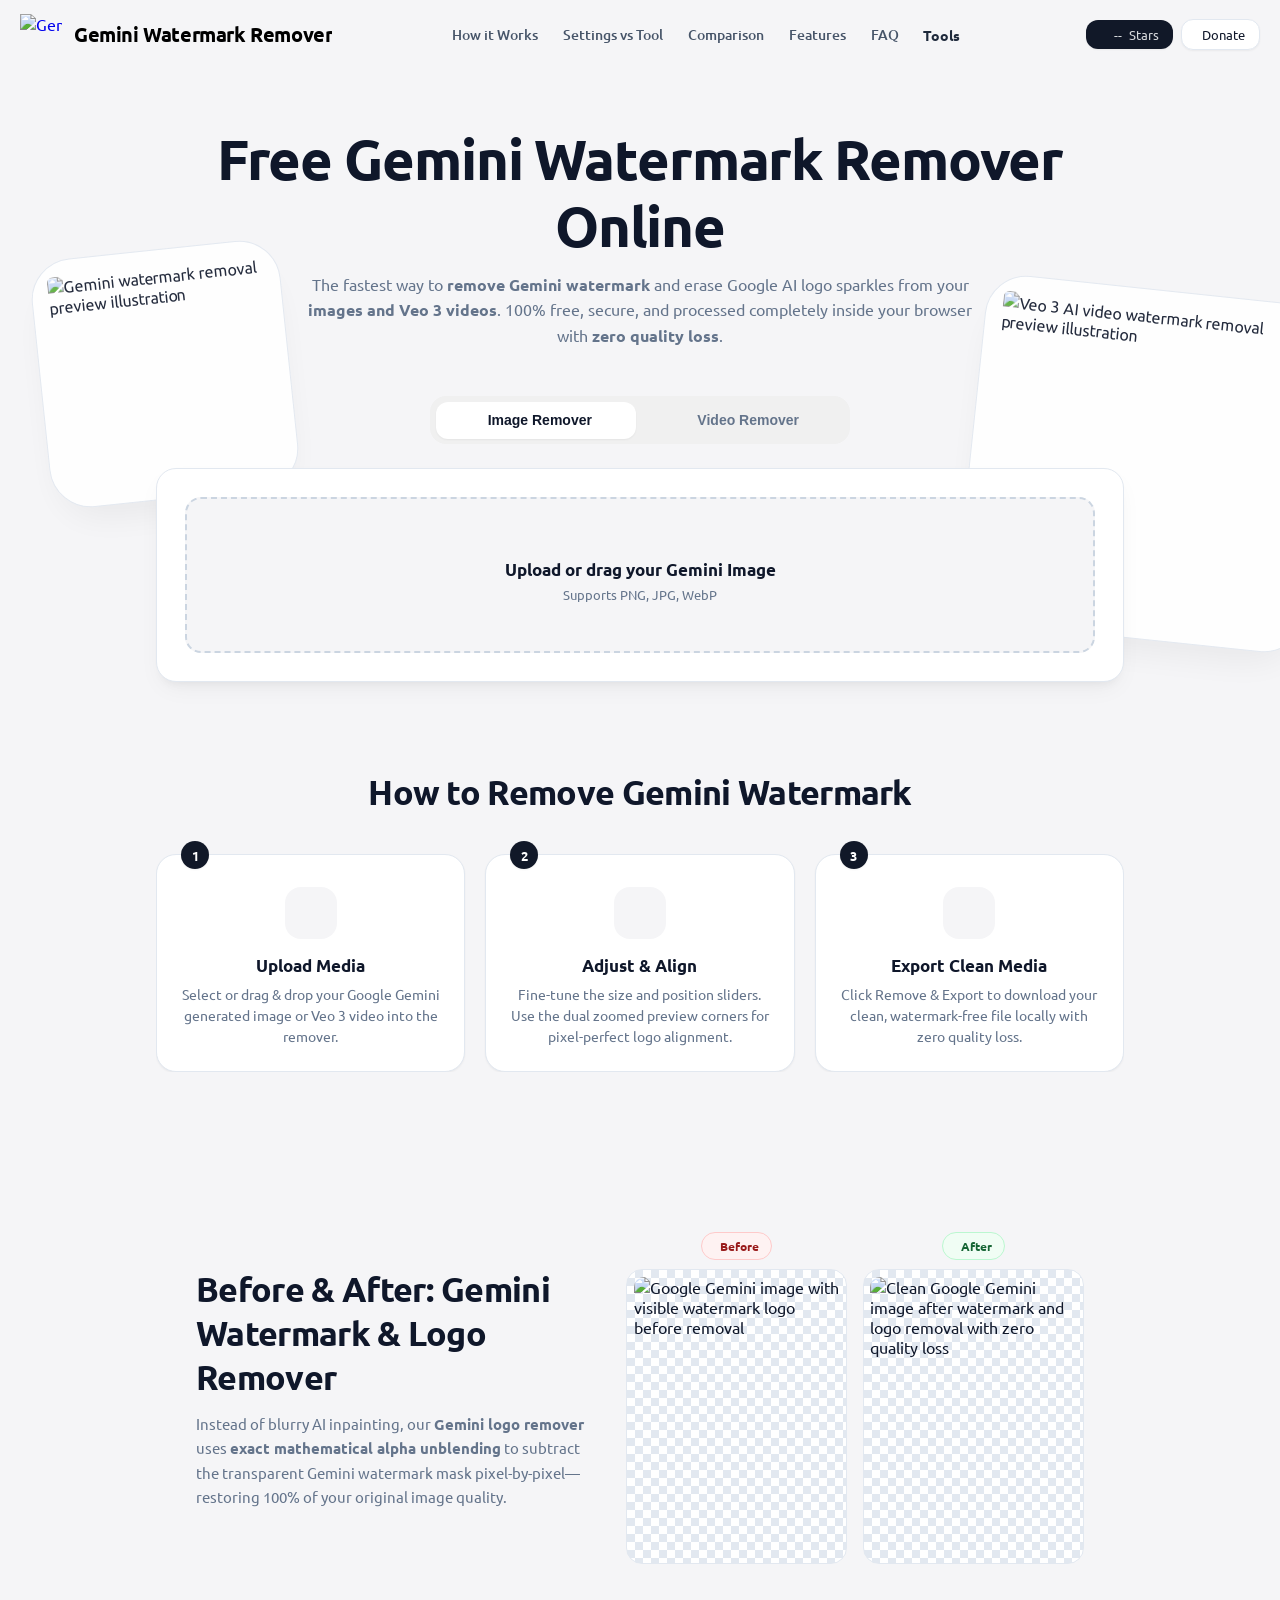
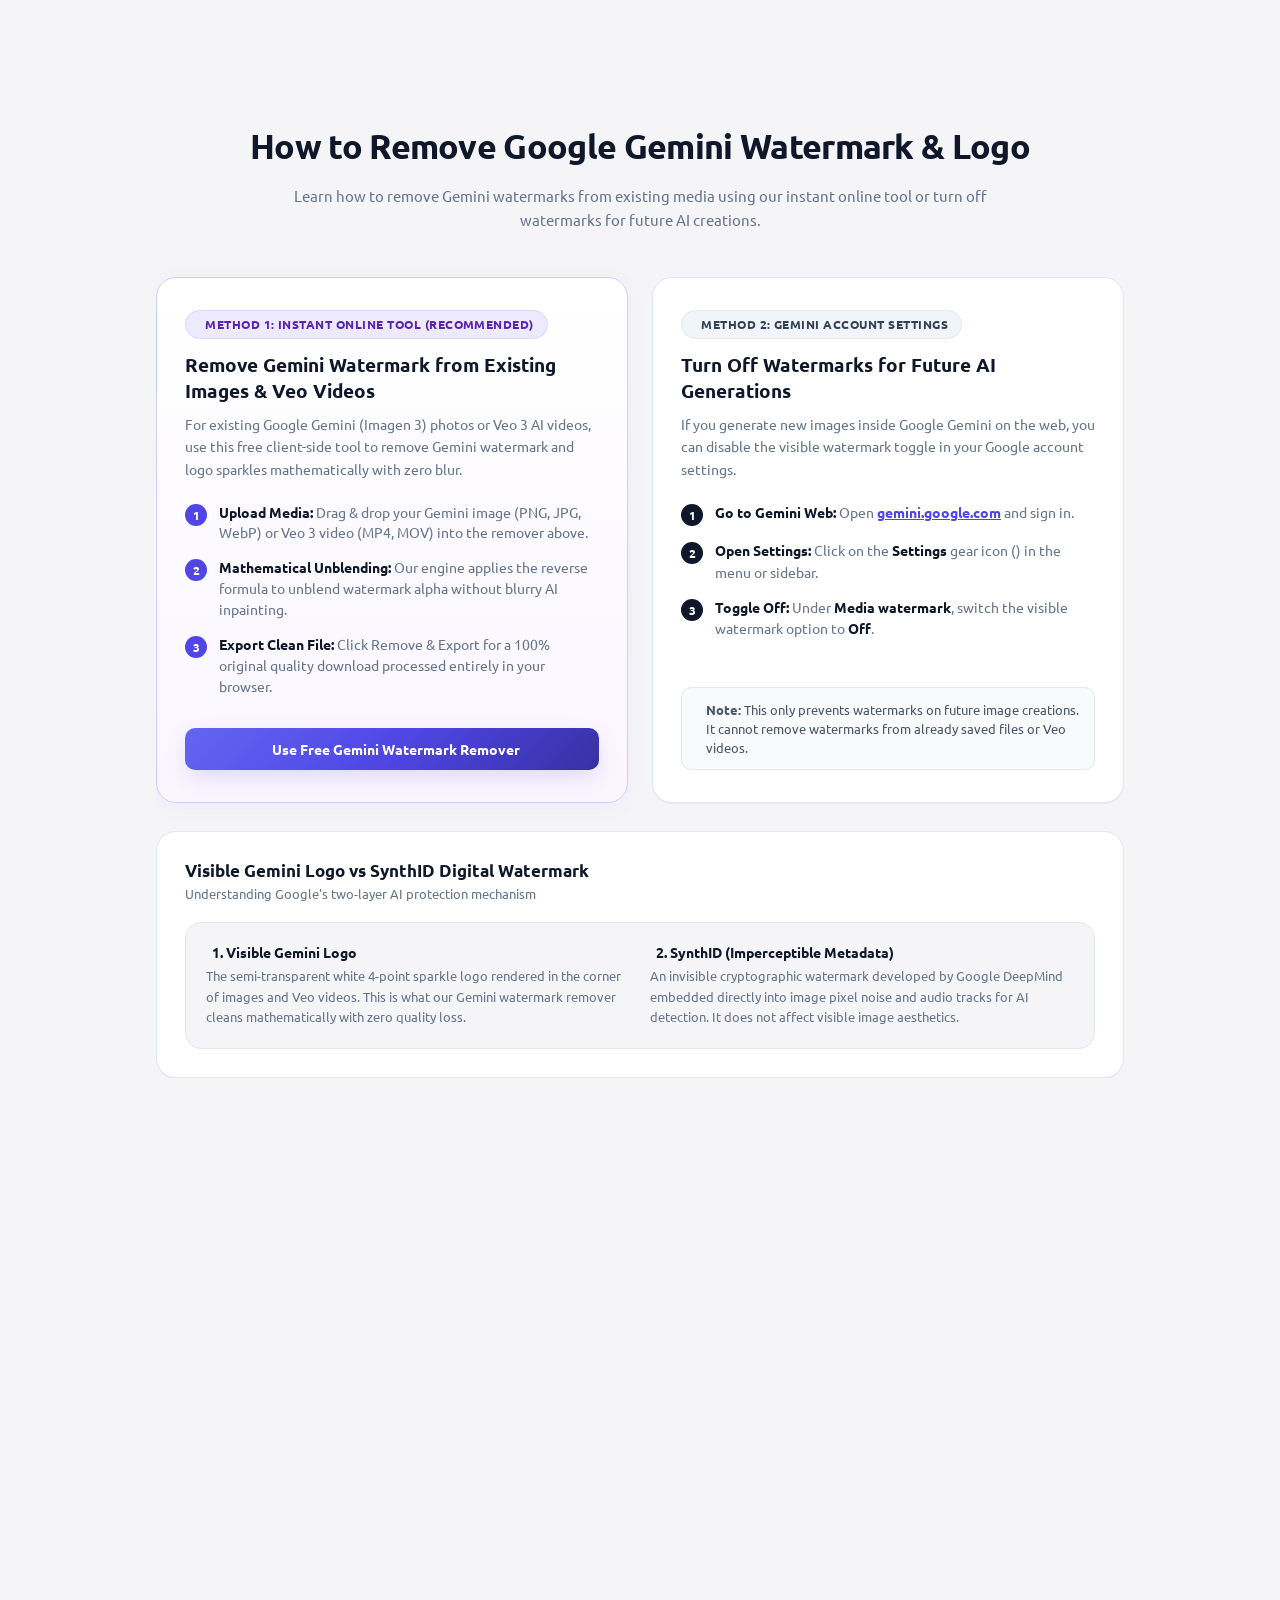
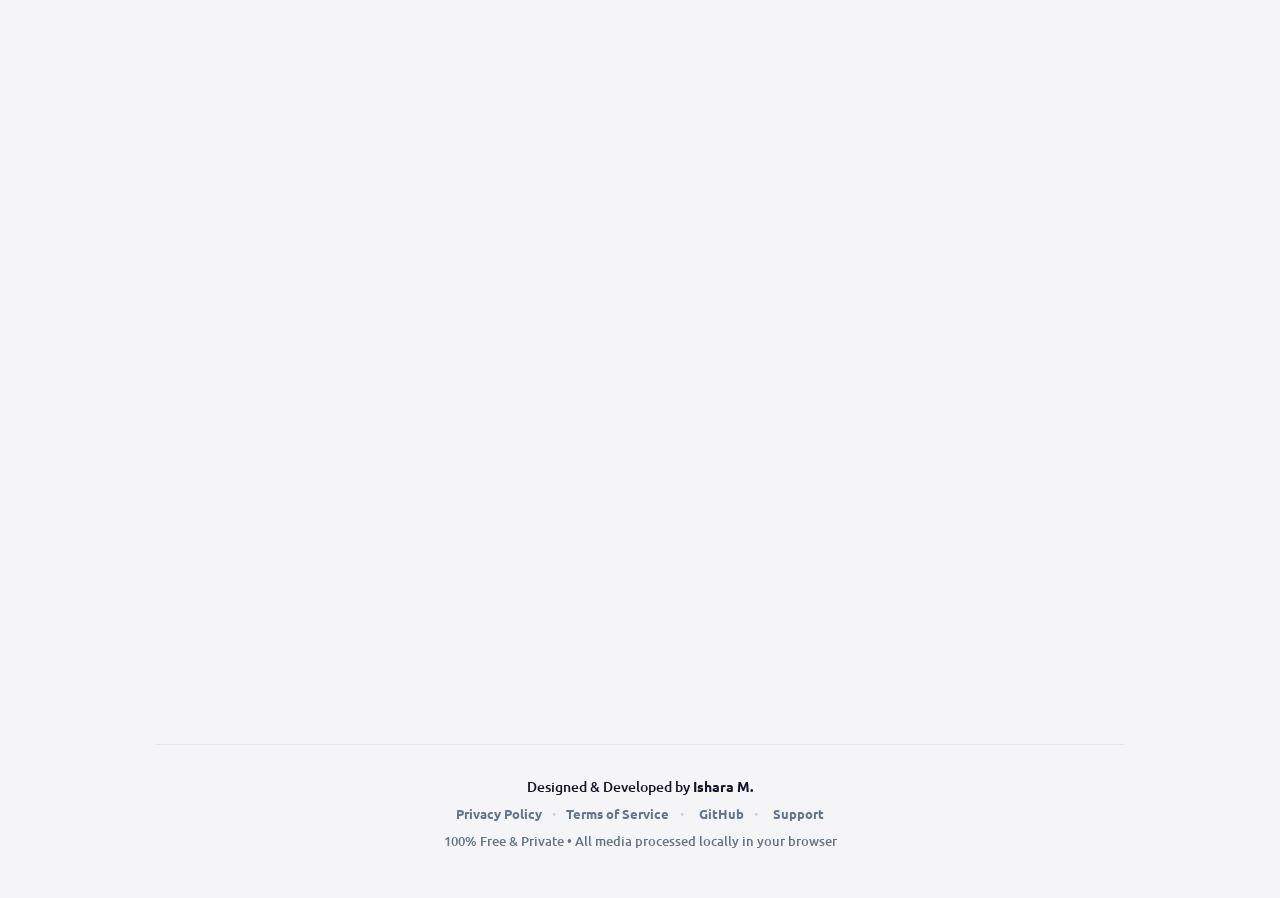
==== commit c13bd842: "chore: update SEO metadata and structured data while adding .autoclaw to gitignore" ====
--- a/index.html
+++ b/index.html
@@ -4,11 +4,11 @@
 <head>
   <meta charset="UTF-8" />
   <meta name="viewport" content="width=device-width, initial-scale=1.0" />
-  <title>Gemini Watermark Remover (100% Free &amp; Zero Blur) - Online AI Tool</title>
+  <title>Gemini Watermark Remover | Remove Gemini Watermark &amp; Logo Online Free</title>
   <meta name="description"
-    content="Remove Google Gemini (Imagen 3) and Veo 3 AI watermarks with zero quality loss. 100% free, private client-side alpha unblending inside your browser without blurry inpainting." />
+    content="100% free Gemini watermark remover. Easily remove Gemini watermark and Google AI logo sparkles from Imagen 3 photos and Veo 3 videos online with zero quality loss." />
   <meta name="keywords"
-    content="gemini watermark remover, veo 3 watermark removal, google imagen 3 watermark remover, remove google gemini logo, how to turn off gemini watermark, free ai watermark remover, remove ai watermark from video, ai image watermark cleaner, google ai logo eraser, synthid watermark" />
+    content="gemini watermark remover, remove gemini watermark, gemini logo remover, remove google gemini logo, free gemini watermark remover online, gemini ai watermark remover, google imagen 3 watermark remover, veo 3 watermark remover, how to remove gemini watermark, remove ai watermark from video" />
   <meta name="robots" content="index, follow" />
   <meta name="author" content="Ishara M." />
   <meta name="theme-color" content="#ffffff" />
@@ -30,23 +30,23 @@
   <meta property="og:site_name" content="Gemini Watermark Remover" />
   <meta property="og:type" content="website" />
   <meta property="og:url" content="https://ishara-madu.github.io/gemini-watermark-remover/" />
-  <meta property="og:title" content="Gemini Watermark Remover (100% Free &amp; Zero Blur) - Online AI Tool" />
+  <meta property="og:title" content="Gemini Watermark Remover | Remove Gemini Watermark &amp; Logo Online Free" />
   <meta property="og:description"
-    content="Remove Google Gemini (Imagen 3) and Veo 3 AI watermarks with zero quality loss. 100% free, private client-side alpha unblending inside your browser without blurry inpainting." />
+    content="100% free Gemini watermark remover. Easily remove Gemini watermark and Google AI logo sparkles from Imagen 3 photos and Veo 3 videos online with zero quality loss." />
   <meta property="og:image" content="https://ishara-madu.github.io/gemini-watermark-remover/assets/logo.webp" />
   <meta property="og:image:width" content="1200" />
   <meta property="og:image:height" content="630" />
-  <meta property="og:image:alt" content="Free Gemini &amp; Veo 3 AI Watermark Remover Online" />
+  <meta property="og:image:alt" content="Free Gemini Watermark Remover &amp; Gemini Logo Remover Online" />
   <meta property="og:locale" content="en_US" />
 
   <!-- Twitter -->
   <meta property="twitter:card" content="summary_large_image" />
   <meta property="twitter:url" content="https://ishara-madu.github.io/gemini-watermark-remover/" />
-  <meta property="twitter:title" content="Gemini Watermark Remover (100% Free &amp; Zero Blur) - Online AI Tool" />
+  <meta property="twitter:title" content="Gemini Watermark Remover | Remove Gemini Watermark &amp; Logo Online Free" />
   <meta property="twitter:description"
-    content="Remove Google Gemini (Imagen 3) and Veo 3 AI watermarks with zero quality loss. 100% free, private client-side alpha unblending inside your browser without blurry inpainting." />
+    content="100% free Gemini watermark remover. Easily remove Gemini watermark and Google AI logo sparkles from Imagen 3 photos and Veo 3 videos online with zero quality loss." />
   <meta property="twitter:image" content="https://ishara-madu.github.io/gemini-watermark-remover/assets/logo.webp" />
-  <meta property="twitter:image:alt" content="Free Gemini &amp; Veo 3 AI Watermark Remover Online" />
+  <meta property="twitter:image:alt" content="Free Gemini Watermark Remover &amp; Gemini Logo Remover Online" />
 
   <!-- Structured Data (JSON-LD) -->
   <script type="application/ld+json">
@@ -56,6 +56,12 @@
       {
         "@type": "SoftwareApplication",
         "name": "Gemini Watermark Remover",
+        "alternateName": [
+          "Remove Gemini Watermark",
+          "Gemini Logo Remover",
+          "Google Gemini Watermark Remover",
+          "Veo 3 Watermark Remover"
+        ],
         "url": "https://ishara-madu.github.io/gemini-watermark-remover/",
         "image": "https://ishara-madu.github.io/gemini-watermark-remover/assets/logo.webp",
         "screenshot": "https://ishara-madu.github.io/gemini-watermark-remover/assets/after.webp",
@@ -64,7 +70,7 @@
         "applicationCategory": "MultimediaApplication",
         "applicationSubCategory": "Image and Video Editor",
         "browserRequirements": "Requires HTML5 Canvas and WebCodecs support",
-        "description": "Free, 100% private client-side tool to remove Google Gemini (Imagen 3) and Veo 3 AI watermarks from images and videos using mathematical alpha unblending with zero quality loss.",
+        "description": "Free online Gemini watermark remover and Gemini logo remover to remove Google Gemini (Imagen 3) and Veo 3 watermarks from photos and videos using mathematical alpha unblending with zero quality loss.",
         "offers": {
           "@type": "Offer",
           "price": "0",
@@ -73,8 +79,8 @@
         "featureList": [
           "100% Client-Side Private Processing",
           "Mathematical Alpha Unblending (Zero Quality Loss & No Blur)",
-          "Google Gemini & Imagen 3 Image Support (PNG, JPG, WebP)",
-          "Gemini Veo 3 AI Video Watermark Removal (MP4, WebM, MOV)",
+          "Remove Gemini Watermark & Logo from Images (PNG, JPG, WebP)",
+          "Remove Gemini Veo 3 AI Video Watermarks (MP4, WebM, MOV)",
           "Real-time Live Tuner with Dual Zoomed Previews",
           "Audio Track Preservation on Video Processing"
         ],
@@ -87,8 +93,9 @@
       {
         "@type": "WebSite",
         "name": "Gemini Watermark Remover",
+        "alternateName": "Remove Gemini Watermark Online",
         "url": "https://ishara-madu.github.io/gemini-watermark-remover/",
-        "description": "Free online AI watermark remover for Google Gemini (Imagen 3) photos and Veo 3 videos.",
+        "description": "Free online Gemini watermark remover and Gemini logo remover for Google Gemini photos and Veo 3 videos.",
         "inLanguage": "en",
         "publisher": {
           "@type": "Person",
@@ -109,21 +116,21 @@
       },
       {
         "@type": "HowTo",
-        "name": "How to Remove Google Gemini and Veo 3 Watermarks",
-        "description": "Step-by-step guide to removing Google Gemini AI watermarks from images and Veo 3 videos directly in your browser without quality loss.",
+        "name": "How to Remove Gemini Watermark and Logo Online",
+        "description": "Step-by-step guide to remove Gemini watermark and Google AI logo from photos and Veo 3 videos directly in your browser without quality loss.",
         "image": "https://ishara-madu.github.io/gemini-watermark-remover/assets/logo.webp",
         "step": [
           {
             "@type": "HowToStep",
             "position": 1,
             "name": "Upload Media",
-            "text": "Select or drag & drop your Google Gemini generated image (PNG, JPG, WebP) or Veo 3 video (MP4, WebM, MOV) into the tool."
+            "text": "Select or drag & drop your Google Gemini generated image (PNG, JPG, WebP) or Veo 3 video (MP4, WebM, MOV) into the Gemini watermark remover tool."
           },
           {
             "@type": "HowToStep",
             "position": 2,
             "name": "Adjust & Align",
-            "text": "Fine-tune the strength, size scale, and position sliders. Use the dual zoomed preview corners for pixel-perfect alignment."
+            "text": "Fine-tune the strength, size scale, and position sliders. Use the dual zoomed preview corners for pixel-perfect alignment over the Gemini logo."
           },
           {
             "@type": "HowToStep",
@@ -138,10 +145,34 @@
         "mainEntity": [
           {
             "@type": "Question",
-            "name": "How does Gemini Watermark Remover work?",
+            "name": "How to remove Gemini watermark from images and videos?",
             "acceptedAnswer": {
               "@type": "Answer",
-              "text": "Google Gemini embeds a transparent logo mask into generated images and Veo videos using alpha blending. Instead of guessing pixels like AI object removers, our tool applies the exact reverse mathematical equation Original = (Watermarked - Logo * Alpha) / (1 - Alpha) to unblend the watermark pixel-by-pixel, restoring 100% of your original pixel clarity."
+              "text": "To remove Gemini watermark, simply upload your Google Imagen 3 image or Veo 3 video into our free online tool above. Our tool mathematically unblends the transparent Gemini logo pixel-by-pixel, restoring 100% of your original media clarity without any blurry AI smudge."
+            }
+          },
+          {
+            "@type": "Question",
+            "name": "How does this Gemini logo remover work?",
+            "acceptedAnswer": {
+              "@type": "Answer",
+              "text": "Google Gemini embeds a transparent logo mask into generated images and Veo videos using alpha blending. Instead of guessing pixels like AI object removers, our Gemini logo remover applies the exact reverse mathematical formula Original = (Watermarked - Logo * Alpha) / (1 - Alpha) to unblend the watermark pixel-by-pixel with zero quality loss."
+            }
+          },
+          {
+            "@type": "Question",
+            "name": "Is this Gemini watermark remover completely free to use?",
+            "acceptedAnswer": {
+              "@type": "Answer",
+              "text": "Yes, it is 100% free with no limits! There are no hidden subscription fees, no user registration required, no file count limits, and no secondary watermarks added to your exported files."
+            }
+          },
+          {
+            "@type": "Question",
+            "name": "Can I remove Gemini watermark from Veo 3 videos and Imagen 3 photos?",
+            "acceptedAnswer": {
+              "@type": "Answer",
+              "text": "Yes! Our tool fully supports Google Gemini Imagen 3 images (PNG, JPG, WebP) and Gemini Veo 3 AI videos (MP4, WebM, MOV) with full audio preservation and GPU-accelerated WebCodecs."
             }
           },
           {
@@ -149,31 +180,23 @@
             "name": "Can I turn off watermarks directly in Google Gemini settings?",
             "acceptedAnswer": {
               "@type": "Answer",
-              "text": "Yes! On Gemini web (gemini.google.com), you can go to Settings > Media watermark and turn visible watermarks Off. However, this only prevents watermarks on future image creations and does not remove them from already saved files or Veo videos, which is where our tool comes in."
+              "text": "Yes! On Gemini web (gemini.google.com), you can go to Settings > Media watermark and turn visible watermarks Off. However, this only applies to future image generations and cannot remove watermarks from previously saved images or Veo videos, which is why you can use our free tool."
             }
           },
           {
             "@type": "Question",
-            "name": "Does this tool support Google Gemini Imagen 3 and Veo 3 videos?",
+            "name": "What is the difference between visual Gemini logo and SynthID?",
             "acceptedAnswer": {
               "@type": "Answer",
-              "text": "Yes! It fully supports both Google Imagen 3 images (PNG, JPG, WebP) and Gemini Veo 3 AI videos (MP4, WebM, MOV) with full audio preservation and GPU-accelerated WebCodecs."
+              "text": "Visual watermarks are the transparent 4-point sparkle logos seen in the corner of images and videos, which our tool removes cleanly. SynthID is an imperceptible cryptographic watermark embedded directly into pixel noise by Google DeepMind for AI detection that does not affect visual appearance."
             }
           },
           {
             "@type": "Question",
-            "name": "What is the difference between visual watermarks and SynthID?",
+            "name": "Why is mathematical watermark removal better than AI inpainting?",
             "acceptedAnswer": {
               "@type": "Answer",
-              "text": "Visual watermarks are the transparent 4-point sparkle logos seen in the corner of images and videos. SynthID is an imperceptible digital cryptographic watermark embedded directly into pixel noise by Google DeepMind for AI detection that does not affect visual appearance."
-            }
-          },
-          {
-            "@type": "Question",
-            "name": "Is this tool completely free to use?",
-            "acceptedAnswer": {
-              "@type": "Answer",
-              "text": "Yes, 100% free! There are no hidden subscription fees, no user registration required, no file count limits, and no secondary watermarks added to your exported files."
+              "text": "AI inpainting tools guess what lies beneath the watermark by blurring or smudging pixels, causing loss of detail. Mathematical alpha unblending subtracts the exact transparency values of the Gemini logo, revealing the actual sharp original pixels underneath."
             }
           },
           {
@@ -186,31 +209,15 @@
           },
           {
             "@type": "Question",
-            "name": "Why is mathematical removal better than AI inpainting?",
-            "acceptedAnswer": {
-              "@type": "Answer",
-              "text": "AI inpainting tools guess what lies beneath the watermark by blurring or smudging pixels, causing loss of detail. Mathematical alpha unblending subtracts the exact transparency values of the watermark, revealing the actual sharp original pixels underneath."
-            }
-          },
-          {
-            "@type": "Question",
             "name": "What image and video file formats are supported?",
             "acceptedAnswer": {
               "@type": "Answer",
-              "text": "We support all major formats: Images (PNG, JPG, WebP) and Videos (MP4, WebM, MOV) with instant download options."
+              "text": "We support all major formats: Images (PNG, JPG, WebP) and Videos (MP4, WebM, MOV) with instant browser downloads."
             }
           },
           {
             "@type": "Question",
-            "name": "What if the watermark box is slightly misaligned?",
-            "acceptedAnswer": {
-              "@type": "Answer",
-              "text": "You can use the built-in Live Tuner controls (Strength/Gain, Size Scale, Position X, and Position Y sliders). The dual zoomed preview windows allow you to visually align the box over the watermark with pixel perfection."
-            }
-          },
-          {
-            "@type": "Question",
-            "name": "Can I use this tool on mobile phones and tablets?",
+            "name": "Can I use this Gemini watermark remover on mobile phones and tablets?",
             "acceptedAnswer": {
               "@type": "Answer",
               "text": "Yes! The website is fully mobile-responsive and works seamlessly on smartphones and tablets across iOS (Safari) and Android (Chrome/Edge/Firefox)."
@@ -369,11 +376,11 @@
   <main class="container">
     <!-- Hero Section -->
     <div class="hero-section">
-      <h1 class="hero-title">Free Gemini &amp; Veo 3 AI Watermark Remover Online</h1>
+      <h1 class="hero-title">Free Gemini Watermark Remover Online</h1>
       <p class="hero-description">
-        Easily remove Google Gemini sparkles and Veo 3 AI logos from your
-        <strong style="color: #64748b">videos and images</strong>. 100% free, secure, and processed completely inside
-        your browser with <strong style="color: #64748b;">no quality loss</strong>.
+        The fastest way to <strong>remove Gemini watermark</strong> and erase Google AI logo sparkles from your
+        <strong style="color: #64748b">images and Veo 3 videos</strong>. 100% free, secure, and processed completely inside
+        your browser with <strong style="color: #64748b;">zero quality loss</strong>.
       </p>
     </div>
 
@@ -596,7 +603,7 @@
 
     <!-- How It Works Step-by-Step Section -->
     <section id="how-it-works" class="how-it-works-section">
-      <h2 class="section-title">How to Remove Gemini Watermarks</h2>
+      <h2 class="section-title">How to Remove Gemini Watermark</h2>
       <div class="steps-grid">
         <div class="step-card">
           <div class="step-badge">1</div>
@@ -605,7 +612,7 @@
           </div>
           <h3 class="step-title">Upload Media</h3>
           <p class="step-desc">
-            Select or drag &amp; drop your Google Gemini generated image or Veo 3 video into the tool.
+            Select or drag &amp; drop your Google Gemini generated image or Veo 3 video into the remover.
           </p>
         </div>
 
@@ -616,7 +623,7 @@
           </div>
           <h3 class="step-title">Adjust &amp; Align</h3>
           <p class="step-desc">
-            Fine-tune the size and position sliders. Use the dual zoomed preview corners for pixel-perfect alignment.
+            Fine-tune the size and position sliders. Use the dual zoomed preview corners for pixel-perfect logo alignment.
           </p>
         </div>
 
@@ -627,8 +634,7 @@
           </div>
           <h3 class="step-title">Export Clean Media</h3>
           <p class="step-desc">
-            Click Remove &amp; Export to generate your watermark-free file locally in your browser with zero quality
-            loss.
+            Click Remove &amp; Export to download your clean, watermark-free file locally with zero quality loss.
           </p>
         </div>
       </div>
@@ -639,9 +645,9 @@
       <div class="comparison-layout">
         <!-- Left Side: Title & Description -->
         <div class="comparison-content">
-          <h2 class="comparison-title">Before &amp; After Comparison</h2>
+          <h2 class="comparison-title">Before &amp; After: Gemini Watermark &amp; Logo Remover</h2>
           <p class="comparison-subtitle">
-            Instead of blurry AI inpainting, our tool uses <strong>exact mathematical alpha unblending</strong> to
+            Instead of blurry AI inpainting, our <strong>Gemini logo remover</strong> uses <strong>exact mathematical alpha unblending</strong> to
             subtract the transparent Gemini watermark mask pixel-by-pixel—restoring 100% of your original image quality.
           </p>
         </div>
@@ -654,7 +660,7 @@
             </span>
             <div class="comparison-img-wrapper checker">
               <img src="./assets/before.webp"
-                alt="Google Gemini AI generated image showing transparent watermark logo before removal" width="400"
+                alt="Google Gemini image with visible watermark logo before removal" width="400"
                 height="400" loading="lazy" decoding="async" />
             </div>
           </div>
@@ -665,7 +671,7 @@
             </span>
             <div class="comparison-img-wrapper checker">
               <img src="./assets/after.webp"
-                alt="Cleaned Google Gemini image with watermark removed mathematically with 100% original quality"
+                alt="Clean Google Gemini image after watermark and logo removal with zero quality loss"
                 width="400" height="400" loading="lazy" decoding="async" />
             </div>
           </div>
@@ -673,71 +679,26 @@
       </div>
     </section>
 
-    <!-- Gemini Watermark Methods Guide (Settings vs Tool) -->
+    <!-- Gemini Watermark Methods Guide (Tool vs Settings) -->
     <section id="guide" class="guide-section">
       <div class="guide-header">
-        <h2 class="section-title">How to Disable or Remove Google Gemini Watermarks</h2>
+        <h2 class="section-title">How to Remove Google Gemini Watermark &amp; Logo</h2>
         <p class="guide-subtitle">
-          Google offers an official setting to stop adding watermarks on new AI generations, while this tool cleanly
-          cleans existing photos and Veo videos.
+          Learn how to remove Gemini watermarks from existing media using our instant online tool or turn off watermarks for future AI creations.
         </p>
       </div>
 
       <div class="methods-grid">
-        <!-- Method 1: Official Gemini Settings -->
-        <div class="method-card">
-          <div class="method-badge official-badge">
-            <iconify-icon icon="ph:gear-six-bold" width="14"></iconify-icon>
-            Method 1: Official Gemini Settings
-          </div>
-          <h3 class="method-title">Turn Off Watermark for Future AI Generations</h3>
-          <p class="method-desc">
-            If you are generating new images directly inside Google Gemini on the web, you can disable the visible
-            watermark toggle in your account settings.
-          </p>
-
-          <ol class="method-steps">
-            <li class="method-step-item">
-              <span class="step-num-pill">1</span>
-              <div class="step-text">
-                <strong>Go to Gemini Web:</strong> Open <a href="https://gemini.google.com" target="_blank"
-                  rel="noopener noreferrer" class="text-link">gemini.google.com</a> and sign in with your Google
-                account.
-              </div>
-            </li>
-            <li class="method-step-item">
-              <span class="step-num-pill">2</span>
-              <div class="step-text">
-                <strong>Open Settings:</strong> Click on the <strong>Settings</strong> icon (<iconify-icon
-                  icon="ph:gear-bold" width="14" style="vertical-align: -1px;"></iconify-icon>) in the menu or sidebar.
-              </div>
-            </li>
-            <li class="method-step-item">
-              <span class="step-num-pill">3</span>
-              <div class="step-text">
-                <strong>Toggle Off:</strong> Navigate to <strong>Media watermark</strong> and switch the visible
-                watermark option to <strong>Off</strong>.
-              </div>
-            </li>
-          </ol>
-
-          <div class="method-note">
-            <iconify-icon icon="ph:info-bold" width="16" class="note-icon"></iconify-icon>
-            <span><strong>Limitation:</strong> Only affects new images created <em>after</em> the setting is changed. It
-              cannot remove watermarks from previously saved media or Veo 3 videos.</span>
-          </div>
-        </div>
-
-        <!-- Method 2: Mathematical Unblending Tool -->
+        <!-- Method 1: Mathematical Unblending Tool (Featured / Primary) -->
         <div class="method-card featured-method">
           <div class="method-badge tool-badge">
             <iconify-icon icon="ph:eraser-bold" width="14"></iconify-icon>
-            Method 2: Instant Browser Tool
-          </div>
-          <h3 class="method-title">Clean Watermarks from Existing Images &amp; Veo Videos</h3>
+            Method 1: Instant Online Tool (Recommended)
+          </div>
+          <h3 class="method-title">Remove Gemini Watermark from Existing Images &amp; Veo Videos</h3>
           <p class="method-desc">
-            For existing Google Gemini (Imagen 3) photos, downloads, or Veo 3 AI videos, use this free client-side tool
-            to restore original pixels mathematically.
+            For existing Google Gemini (Imagen 3) photos or Veo 3 AI videos, use this free client-side tool
+            to remove Gemini watermark and logo sparkles mathematically with zero blur.
           </p>
 
           <ol class="method-steps">
@@ -767,8 +728,51 @@
           <div class="method-action">
             <a href="#panel-image" class="btn btn-primary method-btn">
               <iconify-icon icon="ph:arrow-up-bold" width="16"></iconify-icon>
-              <span>Use Free Remover Above</span>
+              <span>Use Free Gemini Watermark Remover</span>
             </a>
+          </div>
+        </div>
+
+        <!-- Method 2: Official Gemini Settings -->
+        <div class="method-card">
+          <div class="method-badge official-badge">
+            <iconify-icon icon="ph:gear-six-bold" width="14"></iconify-icon>
+            Method 2: Gemini Account Settings
+          </div>
+          <h3 class="method-title">Turn Off Watermarks for Future AI Generations</h3>
+          <p class="method-desc">
+            If you generate new images inside Google Gemini on the web, you can disable the visible
+            watermark toggle in your Google account settings.
+          </p>
+
+          <ol class="method-steps">
+            <li class="method-step-item">
+              <span class="step-num-pill">1</span>
+              <div class="step-text">
+                <strong>Go to Gemini Web:</strong> Open <a href="https://gemini.google.com" target="_blank"
+                  rel="nofollow noopener noreferrer" class="text-link">gemini.google.com</a> and sign in.
+              </div>
+            </li>
+            <li class="method-step-item">
+              <span class="step-num-pill">2</span>
+              <div class="step-text">
+                <strong>Open Settings:</strong> Click on the <strong>Settings</strong> gear icon (<iconify-icon
+                  icon="ph:gear-bold" width="14" style="vertical-align: -1px;"></iconify-icon>) in the menu or sidebar.
+              </div>
+            </li>
+            <li class="method-step-item">
+              <span class="step-num-pill">3</span>
+              <div class="step-text">
+                <strong>Toggle Off:</strong> Under <strong>Media watermark</strong>, switch the visible
+                watermark option to <strong>Off</strong>.
+              </div>
+            </li>
+          </ol>
+
+          <div class="method-note">
+            <iconify-icon icon="ph:info-bold" width="16" class="note-icon"></iconify-icon>
+            <span><strong>Note:</strong> This only prevents watermarks on future image creations. It
+              cannot remove watermarks from already saved files or Veo videos.</span>
           </div>
         </div>
       </div>
@@ -776,18 +780,17 @@
       <!-- SynthID vs Visible Watermark Callout Box -->
       <div class="synthid-card">
         <div class="synthid-header">
-
           <div>
-            <h4 class="synthid-title">Visible Logo vs SynthID Digital Watermark: What's the difference?</h4>
+            <h4 class="synthid-title">Visible Gemini Logo vs SynthID Digital Watermark</h4>
             <p class="synthid-sub">Understanding Google's two-layer AI protection mechanism</p>
           </div>
         </div>
         <div class="synthid-grid">
           <div class="synthid-col">
             <strong class="synthid-col-title"><iconify-icon icon="ph:eye-bold" width="16"></iconify-icon> 1. Visible
-              Star Logo</strong>
-            <p>The semi-transparent white 4-point logo rendered in the corner of images and Veo videos. This is what our
-              tool removes mathematically with zero quality loss.</p>
+              Gemini Logo</strong>
+            <p>The semi-transparent white 4-point sparkle logo rendered in the corner of images and Veo videos. This is what our
+              Gemini watermark remover cleans mathematically with zero quality loss.</p>
           </div>
           <div class="synthid-col">
             <strong class="synthid-col-title"><iconify-icon icon="ph:fingerprint-bold" width="16"></iconify-icon> 2.
@@ -801,7 +804,7 @@
 
     <!-- Features Section (SEO Optimized) -->
     <section id="features" class="features-section">
-      <h2 class="section-title">Why Choose Gemini Watermark Remover?</h2>
+      <h2 class="section-title">Why Choose Our Gemini Logo &amp; Watermark Remover?</h2>
       <div class="features-grid">
         <div class="feature-card">
           <iconify-icon icon="ph:shield-check" class="feature-icon" width="24"></iconify-icon>
@@ -817,7 +820,7 @@
         <div class="feature-card">
           <iconify-icon icon="ph:cube-transparent" class="feature-icon" width="24"></iconify-icon>
           <div class="feature-card-body">
-            <h3 class="feature-card-title">Mathematical Precision</h3>
+            <h3 class="feature-card-title">Zero Blur Mathematical Precision</h3>
             <p class="feature-card-desc">
               Reverses Google Gemini's exact transparent alpha blending formula instead of blurry AI inpainting,
               restoring 100% of your original pixel clarity.
@@ -828,9 +831,9 @@
         <div class="feature-card">
           <iconify-icon icon="ph:video" class="feature-icon" width="24"></iconify-icon>
           <div class="feature-card-body">
-            <h3 class="feature-card-title">Gemini Veo 3 Video Support</h3>
+            <h3 class="feature-card-title">Gemini Veo 3 Video Remover</h3>
             <p class="feature-card-desc">
-              Easily clean AI watermarks from Gemini Veo 3 MP4 videos with fast frame-by-frame processing and original
+              Easily remove Gemini watermark from Veo 3 MP4 videos with fast frame-by-frame processing and original
               audio track preservation.
             </p>
           </div>
@@ -842,7 +845,7 @@
             <h3 class="feature-card-title">Live Tuner &amp; Dual Preview</h3>
             <p class="feature-card-desc">
               Adjust strength, scale, and offset in real-time. Use the side-by-side zoomed original and cleaned preview
-              windows for exact alignment.
+              windows for exact logo alignment.
             </p>
           </div>
         </div>
@@ -878,7 +881,7 @@
         <div class="faq-header-col">
           <h2 class="faq-title">Frequently Asked Questions</h2>
           <p class="faq-subtitle">
-            Everything you need to know about our free, client-side Gemini AI watermark removal tool.
+            Everything you need to know about our free online Gemini watermark and logo removal tool.
           </p>
         </div>
 
@@ -889,80 +892,110 @@
               <summary class="faq-question">
                 <div class="faq-q-left">
                   <span class="faq-num">01</span>
-                  <span>How does Gemini Watermark Remover work?</span>
+                  <span>How to remove Gemini watermark from images and videos?</span>
+                </div>
+                <iconify-icon icon="ph:caret-down-bold" class="faq-icon" width="16"></iconify-icon>
+              </summary>
+              <div class="faq-answer">
+                To remove Gemini watermark, simply upload your Google Imagen 3 image or Veo 3 video into our free online
+                tool above. Our tool mathematically unblends the transparent Gemini logo pixel-by-pixel, restoring 100%
+                of your original media clarity without any blurry AI smudge.
+              </div>
+            </details>
+
+            <details class="faq-item">
+              <summary class="faq-question">
+                <div class="faq-q-left">
+                  <span class="faq-num">02</span>
+                  <span>How does this Gemini logo remover work?</span>
                 </div>
                 <iconify-icon icon="ph:caret-down-bold" class="faq-icon" width="16"></iconify-icon>
               </summary>
               <div class="faq-answer">
                 Google Gemini embeds a transparent logo mask into generated images and Veo videos using alpha blending.
-                Instead of guessing pixels like AI object removers, our tool applies the exact reverse mathematical
-                equation <code>Original = (Watermarked - Logo * Alpha) / (1 - Alpha)</code> to unblend the watermark
-                pixel-by-pixel, restoring 100% of your original pixel clarity.
+                Instead of guessing pixels like AI object removers, our Gemini logo remover applies the exact reverse
+                mathematical formula <code>Original = (Watermarked - Logo * Alpha) / (1 - Alpha)</code> to unblend the
+                watermark pixel-by-pixel with zero quality loss.
               </div>
             </details>
 
             <details class="faq-item">
               <summary class="faq-question">
                 <div class="faq-q-left">
-                  <span class="faq-num">02</span>
+                  <span class="faq-num">03</span>
+                  <span>Is this Gemini watermark remover completely free to use?</span>
+                </div>
+                <iconify-icon icon="ph:caret-down-bold" class="faq-icon" width="16"></iconify-icon>
+              </summary>
+              <div class="faq-answer">
+                Yes, it is 100% free with no limits! There are no hidden subscription fees, no user registration
+                required, no file count limits, and no secondary watermarks added to your exported files.
+              </div>
+            </details>
+
+            <details class="faq-item">
+              <summary class="faq-question">
+                <div class="faq-q-left">
+                  <span class="faq-num">04</span>
+                  <span>Can I remove Gemini watermark from Veo 3 videos and Imagen 3 photos?</span>
+                </div>
+                <iconify-icon icon="ph:caret-down-bold" class="faq-icon" width="16"></iconify-icon>
+              </summary>
+              <div class="faq-answer">
+                Yes! Our tool fully supports Google Gemini Imagen 3 images (PNG, JPG, WebP) and Gemini Veo 3 AI videos
+                (MP4, WebM, MOV) with full audio preservation and GPU-accelerated WebCodecs.
+              </div>
+            </details>
+
+            <details class="faq-item">
+              <summary class="faq-question">
+                <div class="faq-q-left">
+                  <span class="faq-num">05</span>
                   <span>Can I turn off watermarks directly in Google Gemini settings?</span>
                 </div>
                 <iconify-icon icon="ph:caret-down-bold" class="faq-icon" width="16"></iconify-icon>
               </summary>
               <div class="faq-answer">
                 Yes! On Gemini web (gemini.google.com), you can go to Settings &gt; Media watermark and turn visible
-                watermarks Off. However, this only prevents watermarks on future image creations and does not remove
-                them from already saved files or Veo videos, which is where our tool comes in.
+                watermarks Off. However, this only applies to future image generations and cannot remove watermarks from
+                previously saved images or Veo videos, which is why you can use our free tool.
               </div>
             </details>
 
             <details class="faq-item">
               <summary class="faq-question">
                 <div class="faq-q-left">
-                  <span class="faq-num">03</span>
-                  <span>Does this tool support Google Gemini Imagen 3 and Veo 3 videos?</span>
+                  <span class="faq-num">06</span>
+                  <span>What is the difference between visual Gemini logo and SynthID?</span>
                 </div>
                 <iconify-icon icon="ph:caret-down-bold" class="faq-icon" width="16"></iconify-icon>
               </summary>
               <div class="faq-answer">
-                Yes! It fully supports both Google Imagen 3 images (PNG, JPG, WebP) and Gemini Veo 3 AI videos (MP4,
-                WebM, MOV) with full audio preservation and GPU-accelerated WebCodecs.
+                Visual watermarks are the transparent 4-point sparkle logos seen in the corner of images and videos,
+                which our tool removes cleanly. SynthID is an imperceptible cryptographic watermark embedded directly
+                into pixel noise by Google DeepMind for AI detection that does not affect visual appearance.
               </div>
             </details>
 
             <details class="faq-item">
               <summary class="faq-question">
                 <div class="faq-q-left">
-                  <span class="faq-num">04</span>
-                  <span>What is the difference between visual watermarks and SynthID?</span>
+                  <span class="faq-num">07</span>
+                  <span>Why is mathematical watermark removal better than AI inpainting?</span>
                 </div>
                 <iconify-icon icon="ph:caret-down-bold" class="faq-icon" width="16"></iconify-icon>
               </summary>
               <div class="faq-answer">
-                Visual watermarks are the transparent 4-point sparkle logos seen in the corner of images and videos.
-                SynthID is an imperceptible digital cryptographic watermark embedded directly into pixel noise by Google
-                DeepMind for AI detection that does not affect visual appearance.
+                AI inpainting tools guess what lies beneath the watermark by blurring or smudging pixels, causing loss
+                of detail. Mathematical alpha unblending subtracts the exact transparency values of the Gemini logo,
+                revealing the actual sharp original pixels underneath.
               </div>
             </details>
 
             <details class="faq-item">
               <summary class="faq-question">
                 <div class="faq-q-left">
-                  <span class="faq-num">05</span>
-                  <span>Is this tool completely free to use?</span>
-                </div>
-                <iconify-icon icon="ph:caret-down-bold" class="faq-icon" width="16"></iconify-icon>
-              </summary>
-              <div class="faq-answer">
-                Yes, 100% free! There are no hidden subscription fees, no user registration required, no file count
-                limits, and no secondary watermarks added to your exported files.
-              </div>
-            </details>
-
-            <details class="faq-item">
-              <summary class="faq-question">
-                <div class="faq-q-left">
-                  <span class="faq-num">06</span>
+                  <span class="faq-num">08</span>
                   <span>Are my images and videos kept private and secure?</span>
                 </div>
                 <iconify-icon icon="ph:caret-down-bold" class="faq-icon" width="16"></iconify-icon>
@@ -976,44 +1009,14 @@
             <details class="faq-item">
               <summary class="faq-question">
                 <div class="faq-q-left">
-                  <span class="faq-num">07</span>
-                  <span>Why is mathematical removal better than AI inpainting?</span>
-                </div>
-                <iconify-icon icon="ph:caret-down-bold" class="faq-icon" width="16"></iconify-icon>
-              </summary>
-              <div class="faq-answer">
-                AI inpainting tools guess what lies beneath the watermark by blurring or smudging pixels, causing loss
-                of detail. Mathematical alpha unblending subtracts the exact transparency values of the watermark,
-                revealing the actual sharp original pixels underneath.
-              </div>
-            </details>
-
-            <details class="faq-item">
-              <summary class="faq-question">
-                <div class="faq-q-left">
-                  <span class="faq-num">08</span>
+                  <span class="faq-num">09</span>
                   <span>What image and video file formats are supported?</span>
                 </div>
                 <iconify-icon icon="ph:caret-down-bold" class="faq-icon" width="16"></iconify-icon>
               </summary>
               <div class="faq-answer">
-                We support all major formats: Images (PNG, JPG, WebP) and Videos (MP4, WebM, MOV) with instant download
-                options.
-              </div>
-            </details>
-
-            <details class="faq-item">
-              <summary class="faq-question">
-                <div class="faq-q-left">
-                  <span class="faq-num">09</span>
-                  <span>What if the watermark box is slightly misaligned?</span>
-                </div>
-                <iconify-icon icon="ph:caret-down-bold" class="faq-icon" width="16"></iconify-icon>
-              </summary>
-              <div class="faq-answer">
-                You can use the built-in Live Tuner controls (Strength/Gain, Size Scale, Position X, and Position Y
-                sliders). The dual zoomed preview windows allow you to visually align the box over the watermark with
-                pixel perfection.
+                We support all major formats: Images (PNG, JPG, WebP) and Videos (MP4, WebM, MOV) with instant browser
+                downloads.
               </div>
             </details>
 
@@ -1021,7 +1024,7 @@
               <summary class="faq-question">
                 <div class="faq-q-left">
                   <span class="faq-num">10</span>
-                  <span>Can I use this tool on mobile phones and tablets?</span>
+                  <span>Can I use this Gemini watermark remover on mobile phones and tablets?</span>
                 </div>
                 <iconify-icon icon="ph:caret-down-bold" class="faq-icon" width="16"></iconify-icon>
               </summary>
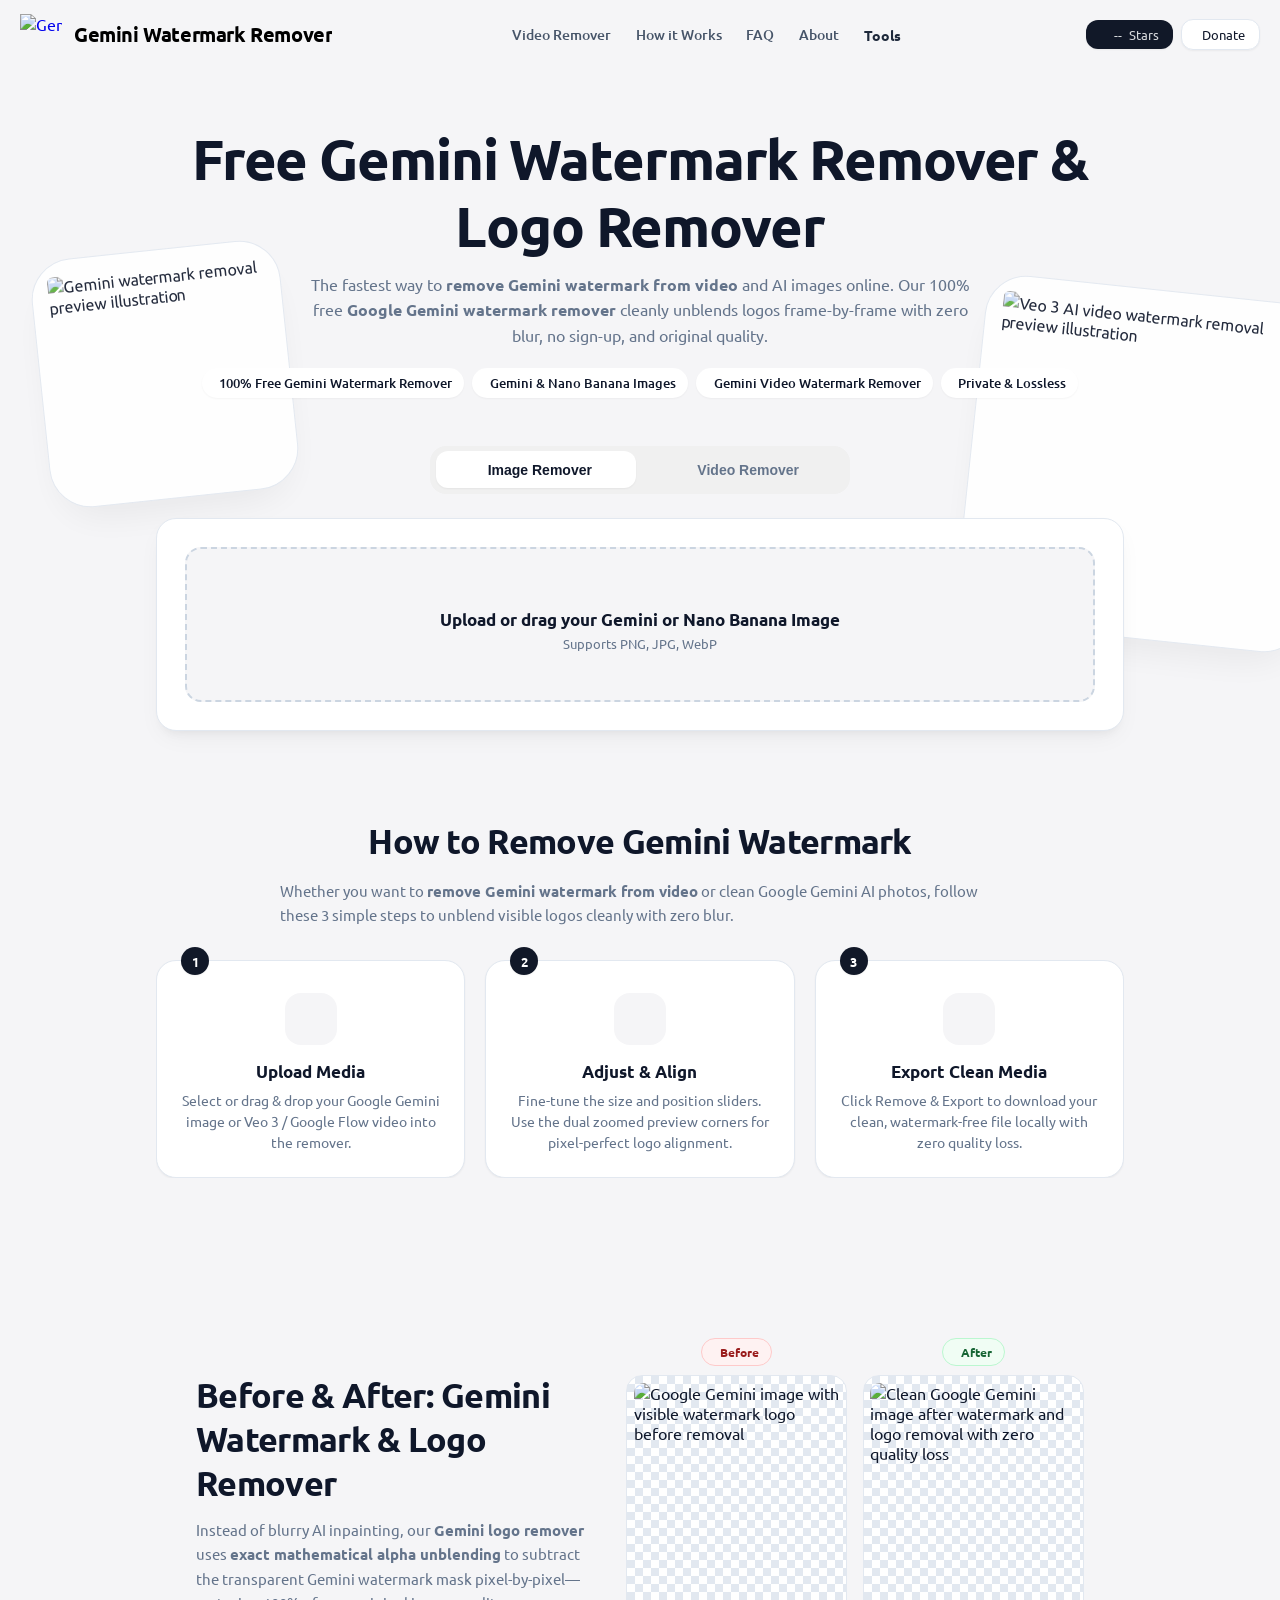
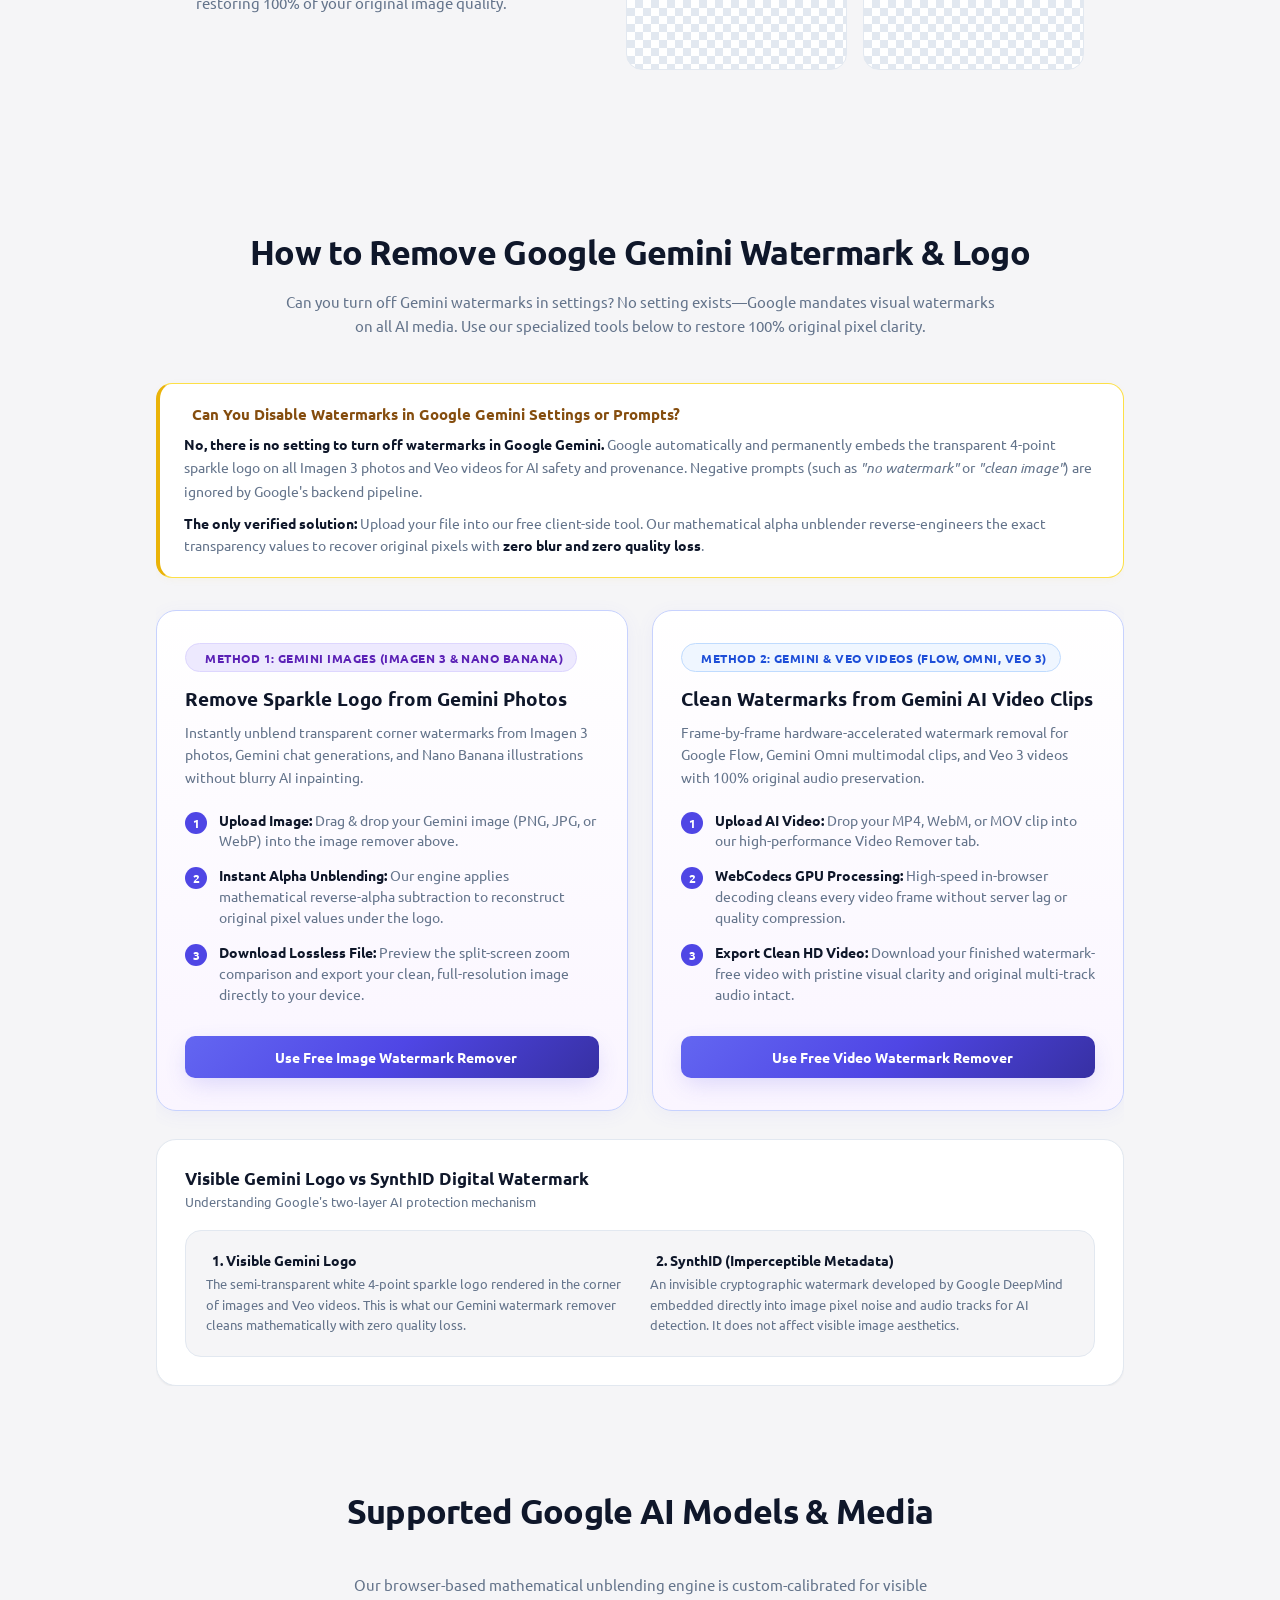
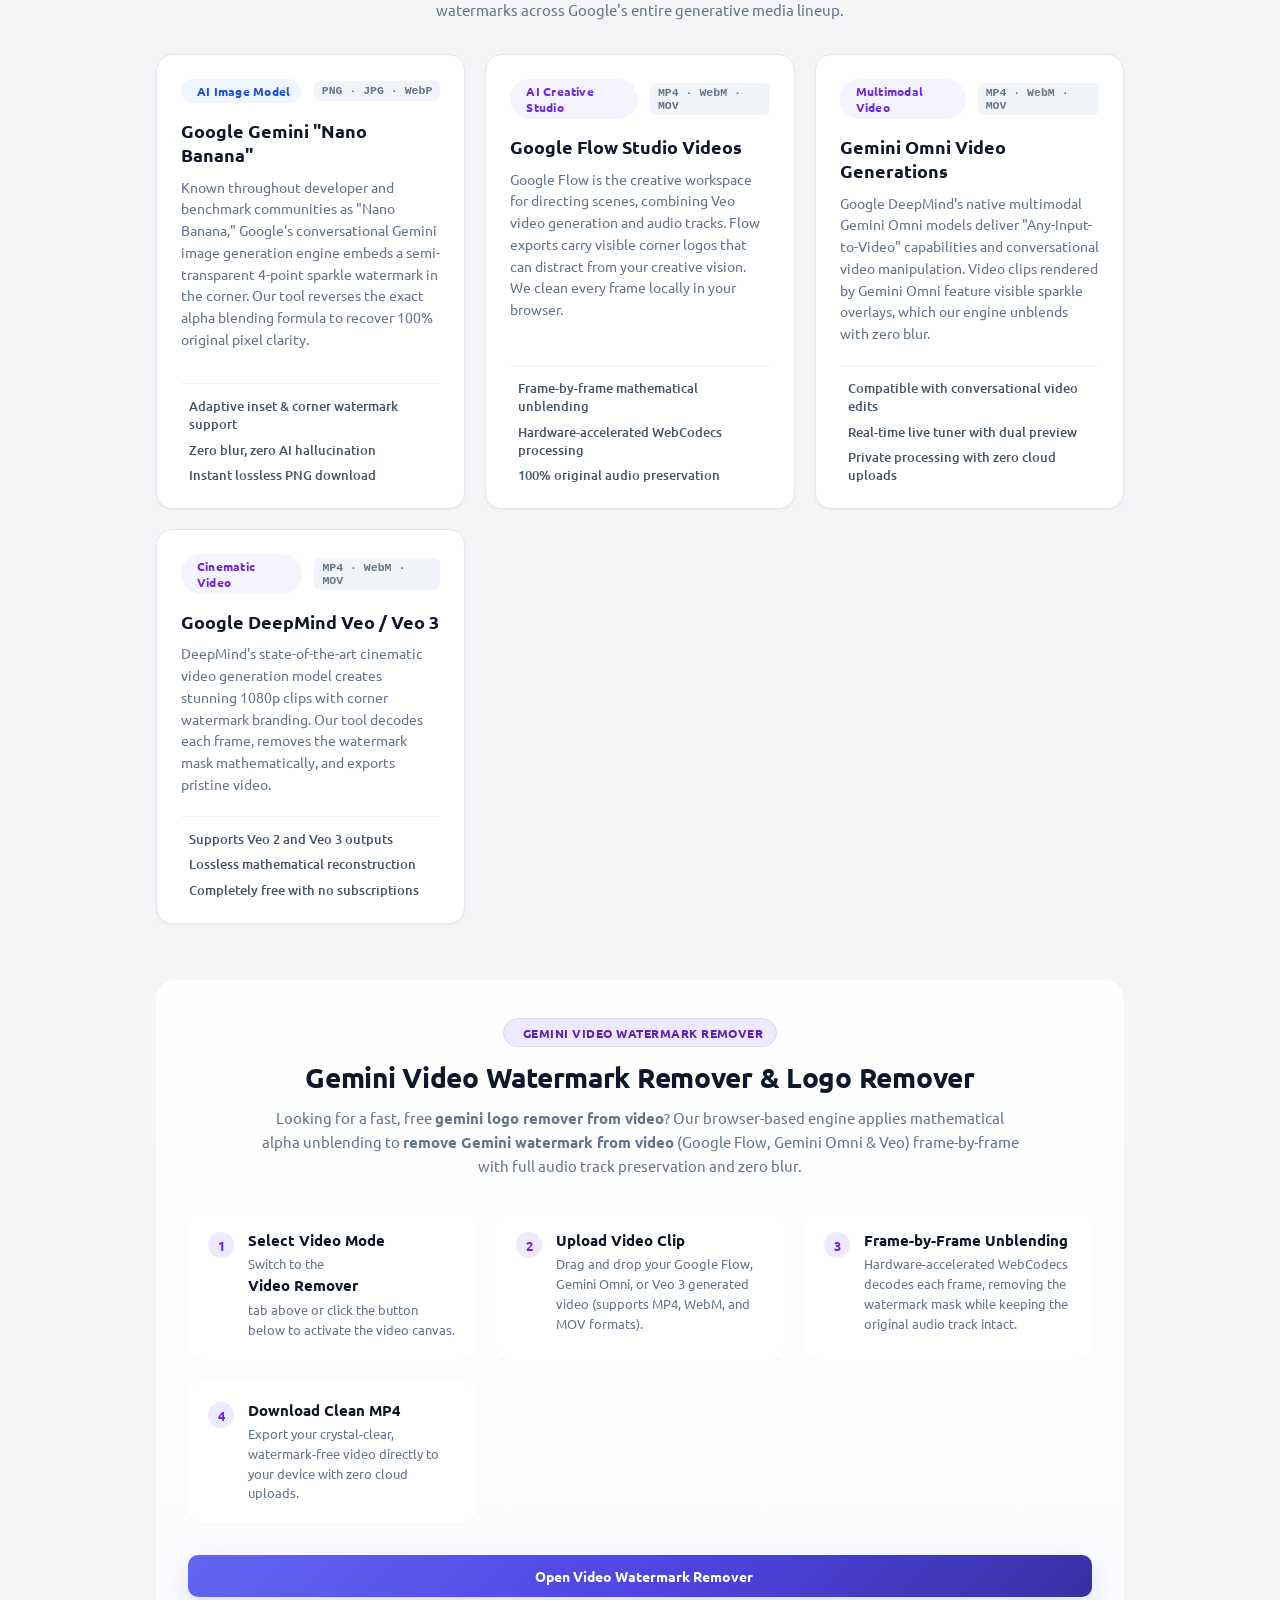
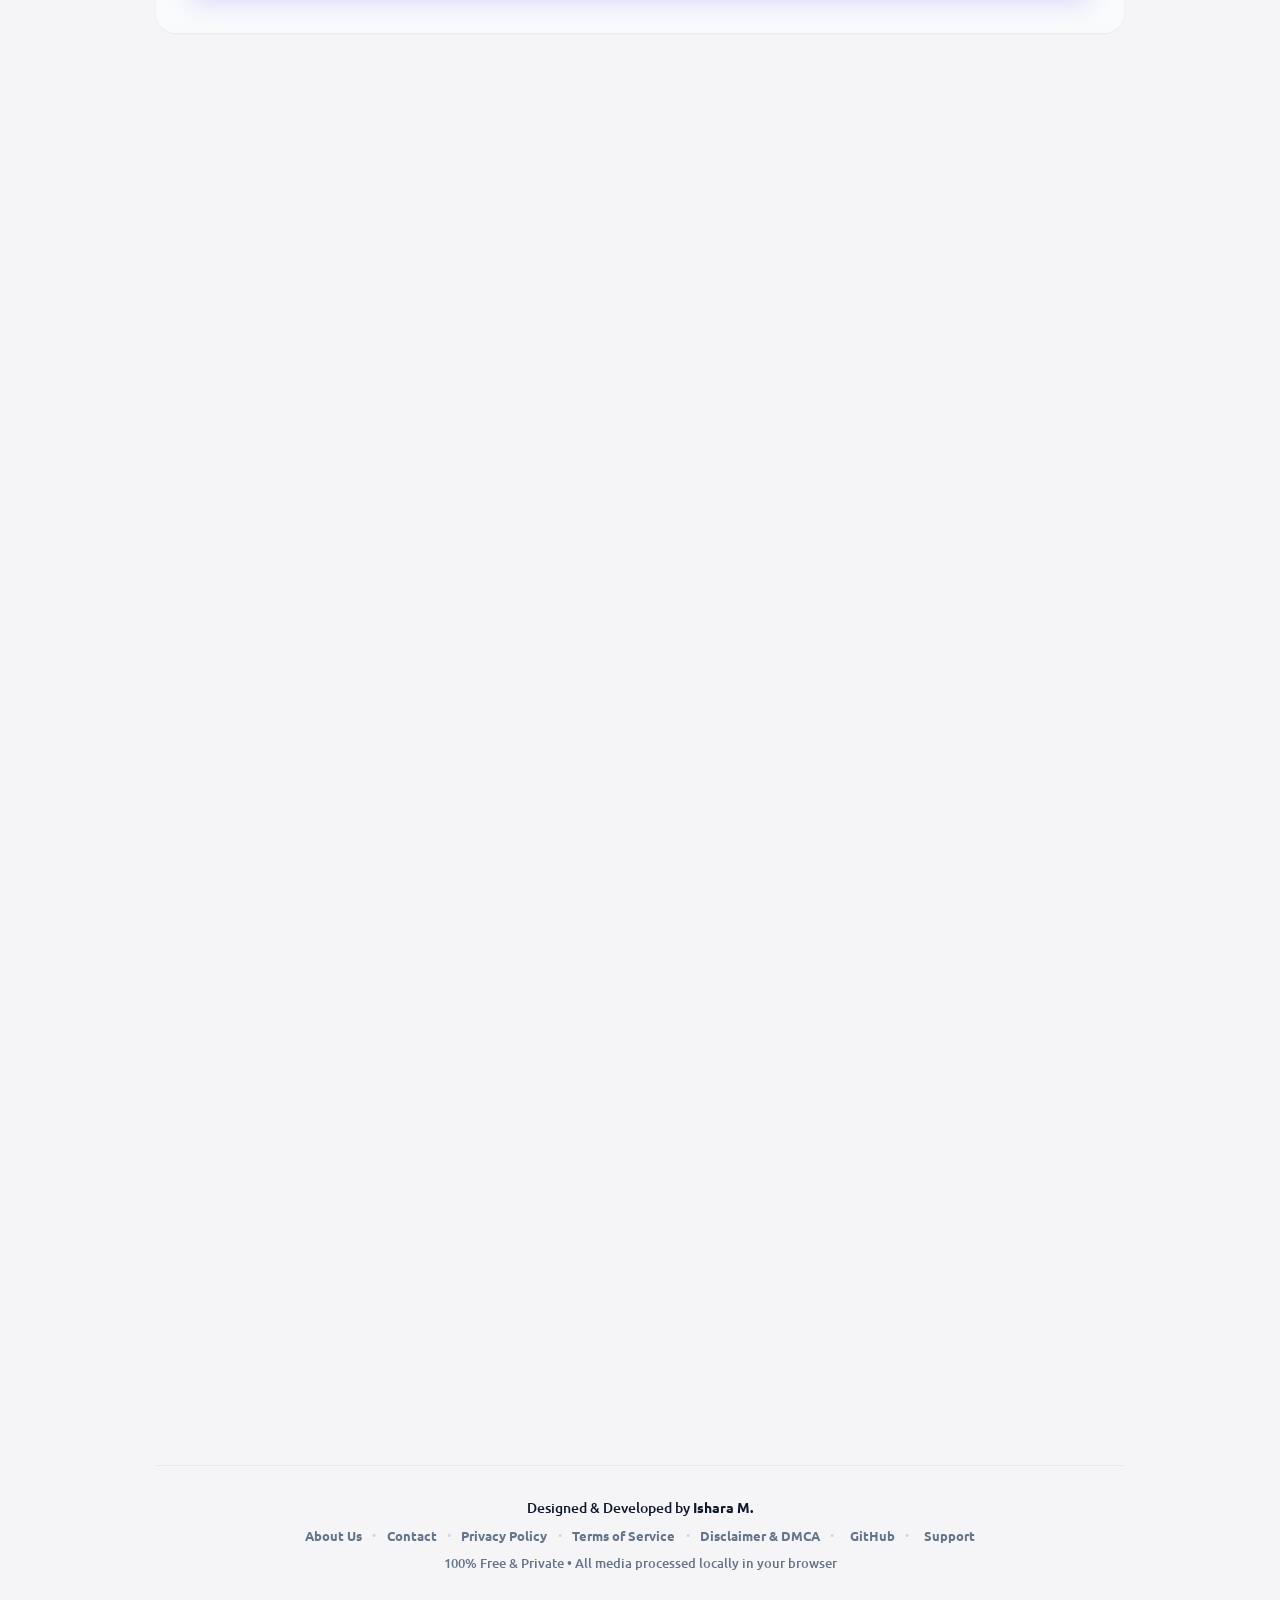
==== commit 5cd2adef: "feat: add media staging cards and improve SEO metadata" ====
--- a/index.html
+++ b/index.html
@@ -4,11 +4,11 @@
 <head>
   <meta charset="UTF-8" />
   <meta name="viewport" content="width=device-width, initial-scale=1.0" />
-  <title>Gemini Watermark Remover | Remove Gemini Watermark &amp; Logo Online Free</title>
+  <title>Gemini Watermark Remover &amp; Logo Remover – Free Video &amp; Image Tool</title>
   <meta name="description"
-    content="100% free Gemini watermark remover. Easily remove Gemini watermark and Google AI logo sparkles from Imagen 3 photos and Veo 3 videos online with zero quality loss." />
+    content="Free Gemini watermark remover &amp; logo remover. Remove Google Gemini watermark from video and AI images online with zero blur, no sign-up, and original quality." />
   <meta name="keywords"
-    content="gemini watermark remover, remove gemini watermark, gemini logo remover, remove google gemini logo, free gemini watermark remover online, gemini ai watermark remover, google imagen 3 watermark remover, veo 3 watermark remover, how to remove gemini watermark, remove ai watermark from video" />
+    content="gemini watermark remover, gemini logo remover, remove gemini watermark, gemini watermark remover video, gemini video watermark remover, gemini watermark remover free, remove gemini watermark from video, gemini remove watermark, gemini logo remover from video, remove watermark gemini, google flow watermark remover, gemini omni watermark remover, nano banana watermark remover, veo 3 watermark remover" />
   <meta name="robots" content="index, follow" />
   <meta name="author" content="Ishara M." />
   <meta name="theme-color" content="#ffffff" />
@@ -30,23 +30,23 @@
   <meta property="og:site_name" content="Gemini Watermark Remover" />
   <meta property="og:type" content="website" />
   <meta property="og:url" content="https://ishara-madu.github.io/gemini-watermark-remover/" />
-  <meta property="og:title" content="Gemini Watermark Remover | Remove Gemini Watermark &amp; Logo Online Free" />
+  <meta property="og:title" content="Gemini Watermark Remover &amp; Logo Remover – Free Video &amp; Image Tool" />
   <meta property="og:description"
-    content="100% free Gemini watermark remover. Easily remove Gemini watermark and Google AI logo sparkles from Imagen 3 photos and Veo 3 videos online with zero quality loss." />
+    content="Free Gemini watermark remover &amp; logo remover. Remove Google Gemini watermark from video and AI images online with zero blur, no sign-up, and original quality." />
   <meta property="og:image" content="https://ishara-madu.github.io/gemini-watermark-remover/assets/logo.webp" />
   <meta property="og:image:width" content="1200" />
   <meta property="og:image:height" content="630" />
-  <meta property="og:image:alt" content="Free Gemini Watermark Remover &amp; Gemini Logo Remover Online" />
+  <meta property="og:image:alt" content="Free Gemini Watermark Remover &amp; Logo Remover" />
   <meta property="og:locale" content="en_US" />
 
   <!-- Twitter -->
   <meta property="twitter:card" content="summary_large_image" />
   <meta property="twitter:url" content="https://ishara-madu.github.io/gemini-watermark-remover/" />
-  <meta property="twitter:title" content="Gemini Watermark Remover | Remove Gemini Watermark &amp; Logo Online Free" />
+  <meta property="twitter:title" content="Gemini Watermark Remover &amp; Logo Remover – Free Video &amp; Image Tool" />
   <meta property="twitter:description"
-    content="100% free Gemini watermark remover. Easily remove Gemini watermark and Google AI logo sparkles from Imagen 3 photos and Veo 3 videos online with zero quality loss." />
+    content="Free Gemini watermark remover &amp; logo remover. Remove Google Gemini watermark from video and AI images online with zero blur, no sign-up, and original quality." />
   <meta property="twitter:image" content="https://ishara-madu.github.io/gemini-watermark-remover/assets/logo.webp" />
-  <meta property="twitter:image:alt" content="Free Gemini Watermark Remover &amp; Gemini Logo Remover Online" />
+  <meta property="twitter:image:alt" content="Free Gemini Watermark Remover &amp; Logo Remover" />
 
   <!-- Structured Data (JSON-LD) -->
   <script type="application/ld+json">
@@ -54,12 +54,21 @@
     "@context": "https://schema.org",
     "@graph": [
       {
-        "@type": "SoftwareApplication",
+        "@type": ["SoftwareApplication", "WebApplication"],
         "name": "Gemini Watermark Remover",
         "alternateName": [
+          "Google Gemini Watermark Remover",
           "Remove Gemini Watermark",
           "Gemini Logo Remover",
-          "Google Gemini Watermark Remover",
+          "Gemini Video Watermark Remover",
+          "Gemini Watermark Remover Video",
+          "Gemini Logo Remover from Video",
+          "Remove Gemini Watermark from Video",
+          "Gemini Watermark Remover Free",
+          "Gemini Remove Watermark",
+          "Google Flow Watermark Remover",
+          "Gemini Omni Video Remover",
+          "Gemini Nano Banana Watermark Remover",
           "Veo 3 Watermark Remover"
         ],
         "url": "https://ishara-madu.github.io/gemini-watermark-remover/",
@@ -70,19 +79,21 @@
         "applicationCategory": "MultimediaApplication",
         "applicationSubCategory": "Image and Video Editor",
         "browserRequirements": "Requires HTML5 Canvas and WebCodecs support",
-        "description": "Free online Gemini watermark remover and Gemini logo remover to remove Google Gemini (Imagen 3) and Veo 3 watermarks from photos and videos using mathematical alpha unblending with zero quality loss.",
+        "isAccessibleForFree": true,
+        "description": "Free online watermark remover and logo remover for Google Gemini videos (Omni, Flow, Veo) and AI images using mathematical alpha unblending with zero blur.",
         "offers": {
           "@type": "Offer",
           "price": "0",
           "priceCurrency": "USD"
         },
         "featureList": [
-          "100% Client-Side Private Processing",
+          "100% Client-Side Private Processing (No Server Uploads)",
           "Mathematical Alpha Unblending (Zero Quality Loss & No Blur)",
-          "Remove Gemini Watermark & Logo from Images (PNG, JPG, WebP)",
-          "Remove Gemini Veo 3 AI Video Watermarks (MP4, WebM, MOV)",
-          "Real-time Live Tuner with Dual Zoomed Previews",
-          "Audio Track Preservation on Video Processing"
+          "Gemini & Nano Banana Image Watermark Remover (PNG, JPG, WebP)",
+          "Gemini Omni & Google Flow AI Video Watermark Remover (MP4, WebM, MOV)",
+          "Google Veo 3 Video Watermark Unblending with Audio Preservation",
+          "Real-time Live Tuner with Dual Zoomed Previews & Model Presets",
+          "100% Free with No File Limits and No Sign-up Required"
         ],
         "author": {
           "@type": "Person",
@@ -95,7 +106,7 @@
         "name": "Gemini Watermark Remover",
         "alternateName": "Remove Gemini Watermark Online",
         "url": "https://ishara-madu.github.io/gemini-watermark-remover/",
-        "description": "Free online Gemini watermark remover and Gemini logo remover for Google Gemini photos and Veo 3 videos.",
+        "description": "Free online Gemini and Google Flow watermark remover for Gemini Omni videos, Veo clips, and Nano Banana AI images.",
         "inLanguage": "en",
         "publisher": {
           "@type": "Person",
@@ -116,21 +127,21 @@
       },
       {
         "@type": "HowTo",
-        "name": "How to Remove Gemini Watermark and Logo Online",
-        "description": "Step-by-step guide to remove Gemini watermark and Google AI logo from photos and Veo 3 videos directly in your browser without quality loss.",
+        "name": "How to Remove Gemini Watermark from Video &amp; Images",
+        "description": "Step-by-step guide to remove visible Google Gemini watermarks and logos from AI videos and images directly in your browser without quality loss.",
         "image": "https://ishara-madu.github.io/gemini-watermark-remover/assets/logo.webp",
         "step": [
           {
             "@type": "HowToStep",
             "position": 1,
             "name": "Upload Media",
-            "text": "Select or drag & drop your Google Gemini generated image (PNG, JPG, WebP) or Veo 3 video (MP4, WebM, MOV) into the Gemini watermark remover tool."
+            "text": "Select or drag & drop your Google Gemini image (PNG, JPG, WebP) or Gemini video (MP4, WebM, MOV) into the watermark remover tool."
           },
           {
             "@type": "HowToStep",
             "position": 2,
             "name": "Adjust & Align",
-            "text": "Fine-tune the strength, size scale, and position sliders. Use the dual zoomed preview corners for pixel-perfect alignment over the Gemini logo."
+            "text": "Choose a model preset (Nano Banana, Omni/Flow, or Veo) or fine-tune sliders. Use the dual zoomed preview corners for pixel-perfect alignment over the visible logo."
           },
           {
             "@type": "HowToStep",
@@ -145,10 +156,10 @@
         "mainEntity": [
           {
             "@type": "Question",
-            "name": "How to remove Gemini watermark from images and videos?",
+            "name": "How to remove Gemini watermark from video and AI images?",
             "acceptedAnswer": {
               "@type": "Answer",
-              "text": "To remove Gemini watermark, simply upload your Google Imagen 3 image or Veo 3 video into our free online tool above. Our tool mathematically unblends the transparent Gemini logo pixel-by-pixel, restoring 100% of your original media clarity without any blurry AI smudge."
+              "text": "To remove Gemini watermark from video (Google Flow, Gemini Omni, Veo) or Nano Banana AI images, simply upload your file into our Gemini watermark remover free tool above. Our tool mathematically unblends the transparent logo pixel-by-pixel, restoring 100% of your original media clarity without any blurry AI smudge."
             }
           },
           {
@@ -161,10 +172,26 @@
           },
           {
             "@type": "Question",
-            "name": "Is this Gemini watermark remover completely free to use?",
+            "name": "Is this Gemini watermark remover free to use?",
             "acceptedAnswer": {
               "@type": "Answer",
-              "text": "Yes, it is 100% free with no limits! There are no hidden subscription fees, no user registration required, no file count limits, and no secondary watermarks added to your exported files."
+              "text": "Yes, our Gemini watermark remover free online tool is 100% free with no limits! There are no hidden subscription fees, no user registration required, no file count limits, and no secondary watermarks added to your exported files."
+            }
+          },
+          {
+            "@type": "Question",
+            "name": "Does this tool work on Google Gemini Nano Banana images?",
+            "acceptedAnswer": {
+              "@type": "Answer",
+              "text": "Yes! 'Nano Banana' is the widely recognized codename for Google's conversational Gemini image generation model. Our tool is optimized to detect and reverse the 4-point sparkle watermark on Nano Banana images with 100% mathematical precision and zero blur."
+            }
+          },
+          {
+            "@type": "Question",
+            "name": "Can I remove watermarks from Google Flow and Gemini Omni videos?",
+            "acceptedAnswer": {
+              "@type": "Answer",
+              "text": "Yes! Our browser engine directly cleans visible watermarks from Google Flow studio videos and Gemini Omni multimodal clips (MP4, WebM, MOV) frame-by-frame using WebCodecs, fully preserving your original audio."
             }
           },
           {
@@ -172,7 +199,7 @@
             "name": "Can I remove Gemini watermark from Veo 3 videos and Imagen 3 photos?",
             "acceptedAnswer": {
               "@type": "Answer",
-              "text": "Yes! Our tool fully supports Google Gemini Imagen 3 images (PNG, JPG, WebP) and Gemini Veo 3 AI videos (MP4, WebM, MOV) with full audio preservation and GPU-accelerated WebCodecs."
+              "text": "Yes! Our tool fully supports Google Gemini Imagen 3 / Nano Banana images (PNG, JPG, WebP) and Gemini Veo 3 / Google Flow / Omni AI videos (MP4, WebM, MOV) with full audio preservation and GPU-accelerated WebCodecs."
             }
           },
           {
@@ -180,7 +207,7 @@
             "name": "Can I turn off watermarks directly in Google Gemini settings?",
             "acceptedAnswer": {
               "@type": "Answer",
-              "text": "Yes! On Gemini web (gemini.google.com), you can go to Settings > Media watermark and turn visible watermarks Off. However, this only applies to future image generations and cannot remove watermarks from previously saved images or Veo videos, which is why you can use our free tool."
+              "text": "No. Google Gemini does not offer any setting, toggle, or prompt command to turn off visible watermarks or SynthID. Google automatically and permanently embeds the transparent 4-point sparkle logo on all Imagen 3 images and Veo videos for AI provenance. The only reliable way to get a clean, watermark-free image or video without blurry AI inpainting is by using our free online Gemini watermark remover tool above."
             }
           },
           {
@@ -242,7 +269,7 @@
   <!-- Top Navigation Header -->
   <header class="app-header">
     <div class="header-container">
-      <a href="#" class="brand" title="Gemini Watermark Remover">
+      <a href="./" class="brand" title="Gemini Watermark Remover">
         <img src="./assets/logo.webp" alt="Gemini Watermark Remover Logo" width="42" height="42" decoding="async"
           fetchpriority="high" style="object-fit: cover;" />
         <div class="brand-text">
@@ -252,11 +279,10 @@
 
       <!-- Desktop Navigation Menu -->
       <nav class="nav-menu" aria-label="Main Navigation">
+        <a href="#panel-video" class="nav-link" id="nav-link-video">Video Remover</a>
         <a href="#how-it-works" class="nav-link">How it Works</a>
-        <a href="#guide" class="nav-link">Settings vs Tool</a>
-        <a href="#comparison" class="nav-link">Comparison</a>
-        <a href="#features" class="nav-link">Features</a>
         <a href="#faq" class="nav-link">FAQ</a>
+        <a href="./about.html" class="nav-link">About</a>
 
         <!-- Tools Dropdown -->
         <div class="nav-dropdown" id="tools-dropdown">
@@ -296,7 +322,7 @@
                   <span class="dropdown-item-title">Gemini Watermark Remover</span>
                   <span class="badge-current">Current</span>
                 </div>
-                <p class="dropdown-item-desc">Remove Gemini &amp; Veo 3 watermarks mathematically.</p>
+                <p class="dropdown-item-desc">Remove Gemini, Flow &amp; Omni watermarks mathematically.</p>
               </div>
             </a>
           </div>
@@ -313,13 +339,21 @@
       <div id="header-actions" class="header-actions">
         <!-- Mobile Navigation Menu (visible inside mobile dropdown) -->
         <div class="mobile-nav-links">
+          <a href="#panel-video" class="mobile-nav-link" id="mobile-nav-link-video">
+            <iconify-icon icon="ph:video-bold" width="18"></iconify-icon>
+            <span>Video Remover</span>
+          </a>
+          <a href="#models-showcase" class="mobile-nav-link">
+            <iconify-icon icon="ph:cpu-bold" width="18"></iconify-icon>
+            <span>Supported Models</span>
+          </a>
           <a href="#how-it-works" class="mobile-nav-link">
             <iconify-icon icon="ph:info-bold" width="18"></iconify-icon>
             <span>How it Works</span>
           </a>
           <a href="#guide" class="mobile-nav-link">
             <iconify-icon icon="ph:book-open-bold" width="18"></iconify-icon>
-            <span>Settings vs Tool</span>
+            <span>Removal Guide</span>
           </a>
           <a href="#comparison" class="mobile-nav-link">
             <iconify-icon icon="ph:git-diff-bold" width="18"></iconify-icon>
@@ -333,6 +367,14 @@
             <iconify-icon icon="ph:question-bold" width="18"></iconify-icon>
             <span>FAQ</span>
           </a>
+          <a href="./about.html" class="mobile-nav-link">
+            <iconify-icon icon="ph:info-bold" width="18"></iconify-icon>
+            <span>About Us</span>
+          </a>
+          <a href="./contact.html" class="mobile-nav-link">
+            <iconify-icon icon="ph:envelope-simple-bold" width="18"></iconify-icon>
+            <span>Contact Us</span>
+          </a>
 
           <div class="mobile-promo-card">
             <div class="mobile-promo-header">
@@ -376,12 +418,23 @@
   <main class="container">
     <!-- Hero Section -->
     <div class="hero-section">
-      <h1 class="hero-title">Free Gemini Watermark Remover Online</h1>
+      <h1 class="hero-title">Free Gemini Watermark Remover &amp; Logo Remover</h1>
       <p class="hero-description">
-        The fastest way to <strong>remove Gemini watermark</strong> and erase Google AI logo sparkles from your
-        <strong style="color: #64748b">images and Veo 3 videos</strong>. 100% free, secure, and processed completely inside
-        your browser with <strong style="color: #64748b;">zero quality loss</strong>.
+        The fastest way to <strong>remove Gemini watermark from video</strong> and AI images online. Our 100% free
+        <strong>Google Gemini watermark remover</strong> cleanly unblends logos frame-by-frame with zero blur, no
+        sign-up, and original quality.
       </p>
+      <div class="hero-badges">
+        <span class="hero-badge-pill"><iconify-icon icon="ph:sparkle-bold" width="15"
+            style="color: #059669;"></iconify-icon> 100% Free Gemini Watermark Remover</span>
+        <span class="hero-badge-pill"><iconify-icon icon="ph:image-square-bold" width="15"
+            style="color: #2563eb;"></iconify-icon> Gemini &amp; Nano Banana Images</span>
+        <a href="#panel-video" class="hero-badge-pill hero-badge-link" id="hero-badge-video-link"><iconify-icon
+            icon="ph:video-camera-bold" width="15" style="color: #7c3aed;"></iconify-icon> Gemini Video Watermark
+          Remover</a>
+        <span class="hero-badge-pill"><iconify-icon icon="ph:shield-check-bold" width="15"
+            style="color: #0d9488;"></iconify-icon> Private &amp; Lossless</span>
+      </div>
     </div>
 
     <!-- Left Decorative Background Frame -->
@@ -418,9 +471,30 @@
         <div class="dropzone-icon">
           <iconify-icon icon="ph:upload-simple-bold"></iconify-icon>
         </div>
-        <p class="dropzone-title">Upload or drag your Gemini Image</p>
+        <p class="dropzone-title">Upload or drag your Gemini or Nano Banana Image</p>
         <p class="dropzone-sub">Supports PNG, JPG, WebP</p>
         <input id="img-input" type="file" accept="image/*" class="hidden" />
+      </div>
+
+      <!-- Image Staging Card (After Upload, Before Tuner) -->
+      <div id="img-staging-card" class="staging-card hidden">
+        <div class="checker staging-preview-box">
+          <img id="img-staging-preview" src="" alt="Uploaded Gemini Image" />
+        </div>
+        <div class="staging-meta">
+          <p id="img-staging-filename" class="staging-filename"></p>
+          <p id="img-staging-dims" class="staging-dims"></p>
+        </div>
+        <div class="staging-actions">
+          <button id="btn-img-auto-detect" type="button" class="btn btn-primary">
+            <iconify-icon icon="ph:sparkle-bold" width="18"></iconify-icon>
+            <span>Try Auto Detect</span>
+          </button>
+          <button id="btn-img-change-file" type="button" class="btn btn-secondary text-xs">
+            <iconify-icon icon="ph:arrows-clockwise" width="16"></iconify-icon>
+            <span>Change Image</span>
+          </button>
+        </div>
       </div>
 
       <!-- Image Tuner & Live Preview Container -->
@@ -458,7 +532,20 @@
           </div>
         </div>
 
-        <div class="tuner-sliders mt-4">
+        <!-- Quick Select Model Presets -->
+        <div class="tuner-preset-row">
+          <span class="tuner-preset-label">Model Preset:</span>
+          <div class="tuner-preset-buttons">
+            <button type="button" class="btn-preset active" data-preset="new" id="btn-preset-img-nano">
+              <iconify-icon icon="ph:sparkle-bold"></iconify-icon> Gemini / Nano Banana (Adaptive)
+            </button>
+            <button type="button" class="btn-preset" data-preset="classic" id="btn-preset-img-classic">
+              <iconify-icon icon="ph:corners-out"></iconify-icon> Classic Corner (Fixed)
+            </button>
+          </div>
+        </div>
+
+        <div class="tuner-sliders mt-2">
           <div class="slider-group">
             <div class="tuner-slider-label">
               <span>Strength (Gain)</span>
@@ -490,6 +577,9 @@
         </div>
 
         <div class="tuner-actions">
+          <button id="btn-img-change-file-tuner" class="btn btn-secondary text-xs" type="button">
+            <iconify-icon icon="ph:arrows-clockwise"></iconify-icon> Change Image
+          </button>
           <button id="btn-img-reset-sliders" class="btn btn-secondary text-xs">
             <iconify-icon icon="ph:arrow-counter-clockwise"></iconify-icon> Reset Sliders
           </button>
@@ -508,9 +598,30 @@
         <div class="dropzone-icon">
           <iconify-icon icon="ph:video-bold"></iconify-icon>
         </div>
-        <p class="dropzone-title">Upload or drag a Gemini Veo 3 video</p>
+        <p class="dropzone-title">Upload or drag a Gemini Omni, Google Flow, or Veo video</p>
         <p class="dropzone-sub">Supports MP4, WebM, MOV</p>
         <input id="video-input" type="file" accept="video/*" class="hidden" />
+      </div>
+
+      <!-- Video Staging Card (After Upload, Before Tuner) -->
+      <div id="video-staging-card" class="staging-card hidden">
+        <div class="checker staging-preview-box">
+          <img id="video-staging-preview" src="" alt="Uploaded Video Preview" />
+        </div>
+        <div class="staging-meta">
+          <p id="video-staging-filename" class="staging-filename"></p>
+          <p id="video-staging-dims" class="staging-dims"></p>
+        </div>
+        <div class="staging-actions">
+          <button id="btn-video-auto-detect" type="button" class="btn btn-primary">
+            <iconify-icon icon="ph:sparkle-bold" width="18"></iconify-icon>
+            <span>Try Auto Detect</span>
+          </button>
+          <button id="btn-video-change-file" type="button" class="btn btn-secondary text-xs">
+            <iconify-icon icon="ph:arrows-clockwise" width="16"></iconify-icon>
+            <span>Change Video</span>
+          </button>
+        </div>
       </div>
 
       <!-- Video Tuner & Live Preview Container -->
@@ -548,7 +659,23 @@
           </div>
         </div>
 
-        <div class="tuner-sliders mt-4">
+        <!-- Quick Select Video Model Presets -->
+        <div class="tuner-preset-row">
+          <span class="tuner-preset-label">Model Preset:</span>
+          <div class="tuner-preset-buttons">
+            <button type="button" class="btn-preset active" data-preset="veo" id="btn-preset-vid-omni">
+              <iconify-icon icon="ph:video-camera-bold"></iconify-icon> Gemini Omni &amp; Flow (Adaptive)
+            </button>
+            <button type="button" class="btn-preset" data-preset="corner" id="btn-preset-vid-veo">
+              <iconify-icon icon="ph:corners-out"></iconify-icon> Veo (Corner)
+            </button>
+            <button type="button" class="btn-preset" data-preset="sparkle" id="btn-preset-vid-sparkle">
+              <iconify-icon icon="ph:sparkle-bold"></iconify-icon> Standard Sparkle
+            </button>
+          </div>
+        </div>
+
+        <div class="tuner-sliders mt-2">
           <div class="slider-group">
             <div class="tuner-slider-label">
               <span>Strength (Gain)</span>
@@ -580,6 +707,9 @@
         </div>
 
         <div class="tuner-actions">
+          <button id="btn-video-change-file-tuner" class="btn btn-secondary text-xs" type="button">
+            <iconify-icon icon="ph:arrows-clockwise"></iconify-icon> Change Video
+          </button>
           <button id="btn-video-reset-sliders" class="btn btn-secondary text-xs">
             <iconify-icon icon="ph:arrow-counter-clockwise"></iconify-icon> Reset Sliders
           </button>
@@ -604,6 +734,10 @@
     <!-- How It Works Step-by-Step Section -->
     <section id="how-it-works" class="how-it-works-section">
       <h2 class="section-title">How to Remove Gemini Watermark</h2>
+      <p class="guide-subtitle" style="margin-bottom: 2rem;">
+        Whether you want to <strong>remove Gemini watermark from video</strong> or clean Google Gemini AI photos, follow
+        these 3 simple steps to unblend visible logos cleanly with zero blur.
+      </p>
       <div class="steps-grid">
         <div class="step-card">
           <div class="step-badge">1</div>
@@ -612,7 +746,7 @@
           </div>
           <h3 class="step-title">Upload Media</h3>
           <p class="step-desc">
-            Select or drag &amp; drop your Google Gemini generated image or Veo 3 video into the remover.
+            Select or drag &amp; drop your Google Gemini image or Veo 3 / Google Flow video into the remover.
           </p>
         </div>
 
@@ -623,7 +757,8 @@
           </div>
           <h3 class="step-title">Adjust &amp; Align</h3>
           <p class="step-desc">
-            Fine-tune the size and position sliders. Use the dual zoomed preview corners for pixel-perfect logo alignment.
+            Fine-tune the size and position sliders. Use the dual zoomed preview corners for pixel-perfect logo
+            alignment.
           </p>
         </div>
 
@@ -647,7 +782,8 @@
         <div class="comparison-content">
           <h2 class="comparison-title">Before &amp; After: Gemini Watermark &amp; Logo Remover</h2>
           <p class="comparison-subtitle">
-            Instead of blurry AI inpainting, our <strong>Gemini logo remover</strong> uses <strong>exact mathematical alpha unblending</strong> to
+            Instead of blurry AI inpainting, our <strong>Gemini logo remover</strong> uses <strong>exact mathematical
+              alpha unblending</strong> to
             subtract the transparent Gemini watermark mask pixel-by-pixel—restoring 100% of your original image quality.
           </p>
         </div>
@@ -659,9 +795,8 @@
               <iconify-icon icon="ph:x-circle" width="14"></iconify-icon> Before
             </span>
             <div class="comparison-img-wrapper checker">
-              <img src="./assets/before.webp"
-                alt="Google Gemini image with visible watermark logo before removal" width="400"
-                height="400" loading="lazy" decoding="async" />
+              <img src="./assets/before.webp" alt="Google Gemini image with visible watermark logo before removal"
+                width="400" height="400" loading="lazy" decoding="async" />
             </div>
           </div>
 
@@ -671,56 +806,67 @@
             </span>
             <div class="comparison-img-wrapper checker">
               <img src="./assets/after.webp"
-                alt="Clean Google Gemini image after watermark and logo removal with zero quality loss"
-                width="400" height="400" loading="lazy" decoding="async" />
+                alt="Clean Google Gemini image after watermark and logo removal with zero quality loss" width="400"
+                height="400" loading="lazy" decoding="async" />
             </div>
           </div>
         </div>
       </div>
     </section>
 
-    <!-- Gemini Watermark Methods Guide (Tool vs Settings) -->
+    <!-- Gemini Watermark Methods Guide -->
     <section id="guide" class="guide-section">
       <div class="guide-header">
         <h2 class="section-title">How to Remove Google Gemini Watermark &amp; Logo</h2>
         <p class="guide-subtitle">
-          Learn how to remove Gemini watermarks from existing media using our instant online tool or turn off watermarks for future AI creations.
+          Can you turn off Gemini watermarks in settings? No setting exists—Google mandates visual watermarks on all AI media.
+          Use our specialized tools below to restore 100% original pixel clarity.
         </p>
       </div>
 
+      <!-- Settings Myth vs Reality Notice Box -->
+      <div class="settings-myth-box" data-nosnippet>
+        <div class="myth-badge">
+          <iconify-icon icon="ph:warning-circle-bold" width="18"></iconify-icon>
+          <span>Can You Disable Watermarks in Google Gemini Settings or Prompts?</span>
+        </div>
+        <p class="myth-text">
+          <strong>No, there is no setting to turn off watermarks in Google Gemini.</strong> Google automatically and permanently embeds the transparent 4-point sparkle logo on all Imagen 3 photos and Veo videos for AI safety and provenance. Negative prompts (such as <em>"no watermark"</em> or <em>"clean image"</em>) are ignored by Google's backend pipeline.
+        </p>
+        <p class="myth-solution">
+          <strong>The only verified solution:</strong> Upload your file into our free client-side tool. Our mathematical alpha unblender reverse-engineers the exact transparency values to recover original pixels with <strong>zero blur and zero quality loss</strong>.
+        </p>
+      </div>
+
       <div class="methods-grid">
-        <!-- Method 1: Mathematical Unblending Tool (Featured / Primary) -->
+        <!-- Card 1: Gemini Image Watermark Removal -->
         <div class="method-card featured-method">
           <div class="method-badge tool-badge">
-            <iconify-icon icon="ph:eraser-bold" width="14"></iconify-icon>
-            Method 1: Instant Online Tool (Recommended)
-          </div>
-          <h3 class="method-title">Remove Gemini Watermark from Existing Images &amp; Veo Videos</h3>
+            <iconify-icon icon="ph:image-bold" width="14"></iconify-icon>
+            Method 1: Gemini Images (Imagen 3 &amp; Nano Banana)
+          </div>
+          <h3 class="method-title">Remove Sparkle Logo from Gemini Photos</h3>
           <p class="method-desc">
-            For existing Google Gemini (Imagen 3) photos or Veo 3 AI videos, use this free client-side tool
-            to remove Gemini watermark and logo sparkles mathematically with zero blur.
+            Instantly unblend transparent corner watermarks from Imagen 3 photos, Gemini chat generations, and Nano Banana illustrations without blurry AI inpainting.
           </p>
 
           <ol class="method-steps">
             <li class="method-step-item">
               <span class="step-num-pill">1</span>
               <div class="step-text">
-                <strong>Upload Media:</strong> Drag &amp; drop your Gemini image (PNG, JPG, WebP) or Veo 3 video (MP4,
-                MOV) into the remover above.
+                <strong>Upload Image:</strong> Drag &amp; drop your Gemini image (PNG, JPG, or WebP) into the image remover above.
               </div>
             </li>
             <li class="method-step-item">
               <span class="step-num-pill">2</span>
               <div class="step-text">
-                <strong>Mathematical Unblending:</strong> Our engine applies the reverse formula to unblend watermark
-                alpha without blurry AI inpainting.
+                <strong>Instant Alpha Unblending:</strong> Our engine applies mathematical reverse-alpha subtraction to reconstruct original pixel values under the logo.
               </div>
             </li>
             <li class="method-step-item">
               <span class="step-num-pill">3</span>
               <div class="step-text">
-                <strong>Export Clean File:</strong> Click Remove &amp; Export for a 100% original quality download
-                processed entirely in your browser.
+                <strong>Download Lossless File:</strong> Preview the split-screen zoom comparison and export your clean, full-resolution image directly to your device.
               </div>
             </li>
           </ol>
@@ -728,51 +874,48 @@
           <div class="method-action">
             <a href="#panel-image" class="btn btn-primary method-btn">
               <iconify-icon icon="ph:arrow-up-bold" width="16"></iconify-icon>
-              <span>Use Free Gemini Watermark Remover</span>
+              <span>Use Free Image Watermark Remover</span>
             </a>
           </div>
         </div>
 
-        <!-- Method 2: Official Gemini Settings -->
-        <div class="method-card">
-          <div class="method-badge official-badge">
-            <iconify-icon icon="ph:gear-six-bold" width="14"></iconify-icon>
-            Method 2: Gemini Account Settings
-          </div>
-          <h3 class="method-title">Turn Off Watermarks for Future AI Generations</h3>
+        <!-- Card 2: Gemini & Veo Video Watermark Removal -->
+        <div class="method-card featured-method">
+          <div class="method-badge video-badge-card">
+            <iconify-icon icon="ph:video-camera-bold" width="14"></iconify-icon>
+            Method 2: Gemini &amp; Veo Videos (Flow, Omni, Veo 3)
+          </div>
+          <h3 class="method-title">Clean Watermarks from Gemini AI Video Clips</h3>
           <p class="method-desc">
-            If you generate new images inside Google Gemini on the web, you can disable the visible
-            watermark toggle in your Google account settings.
+            Frame-by-frame hardware-accelerated watermark removal for Google Flow, Gemini Omni multimodal clips, and Veo 3 videos with 100% original audio preservation.
           </p>
 
           <ol class="method-steps">
             <li class="method-step-item">
               <span class="step-num-pill">1</span>
               <div class="step-text">
-                <strong>Go to Gemini Web:</strong> Open <a href="https://gemini.google.com" target="_blank"
-                  rel="nofollow noopener noreferrer" class="text-link">gemini.google.com</a> and sign in.
+                <strong>Upload AI Video:</strong> Drop your MP4, WebM, or MOV clip into our high-performance Video Remover tab.
               </div>
             </li>
             <li class="method-step-item">
               <span class="step-num-pill">2</span>
               <div class="step-text">
-                <strong>Open Settings:</strong> Click on the <strong>Settings</strong> gear icon (<iconify-icon
-                  icon="ph:gear-bold" width="14" style="vertical-align: -1px;"></iconify-icon>) in the menu or sidebar.
+                <strong>WebCodecs GPU Processing:</strong> High-speed in-browser decoding cleans every video frame without server lag or quality compression.
               </div>
             </li>
             <li class="method-step-item">
               <span class="step-num-pill">3</span>
               <div class="step-text">
-                <strong>Toggle Off:</strong> Under <strong>Media watermark</strong>, switch the visible
-                watermark option to <strong>Off</strong>.
+                <strong>Export Clean HD Video:</strong> Download your finished watermark-free video with pristine visual clarity and original multi-track audio intact.
               </div>
             </li>
           </ol>
 
-          <div class="method-note">
-            <iconify-icon icon="ph:info-bold" width="16" class="note-icon"></iconify-icon>
-            <span><strong>Note:</strong> This only prevents watermarks on future image creations. It
-              cannot remove watermarks from already saved files or Veo videos.</span>
+          <div class="method-action">
+            <a href="#panel-video" class="btn btn-primary method-btn">
+              <iconify-icon icon="ph:play-bold" width="16"></iconify-icon>
+              <span>Use Free Video Watermark Remover</span>
+            </a>
           </div>
         </div>
       </div>
@@ -789,7 +932,8 @@
           <div class="synthid-col">
             <strong class="synthid-col-title"><iconify-icon icon="ph:eye-bold" width="16"></iconify-icon> 1. Visible
               Gemini Logo</strong>
-            <p>The semi-transparent white 4-point sparkle logo rendered in the corner of images and Veo videos. This is what our
+            <p>The semi-transparent white 4-point sparkle logo rendered in the corner of images and Veo videos. This is
+              what our
               Gemini watermark remover cleans mathematically with zero quality loss.</p>
           </div>
           <div class="synthid-col">
@@ -798,6 +942,165 @@
             <p>An invisible cryptographic watermark developed by Google DeepMind embedded directly into image pixel
               noise and audio tracks for AI detection. It does not affect visible image aesthetics.</p>
           </div>
+        </div>
+      </div>
+    </section>
+
+    <!-- Supported Google AI Models & Media Showcase Section -->
+    <section id="models-showcase" class="models-section">
+      <div class="models-header">
+        <h2 class="section-title">Supported Google AI Models &amp; Media</h2>
+        <p class="models-subtitle">
+          Our browser-based mathematical unblending engine is custom-calibrated for visible watermarks across Google's
+          entire generative media lineup.
+        </p>
+      </div>
+
+      <div class="models-grid">
+        <!-- Model 1: Gemini Nano Banana -->
+        <div class="model-card">
+          <div class="model-card-header">
+            <div class="model-badge badge-image">
+              <iconify-icon icon="ph:image-square-bold" width="16"></iconify-icon> AI Image Model
+            </div>
+            <span class="model-format-tag">PNG · JPG · WebP</span>
+          </div>
+          <h3 class="model-name">Google Gemini "Nano Banana"</h3>
+          <p class="model-desc">
+            Known throughout developer and benchmark communities as "Nano Banana," Google's conversational Gemini image
+            generation engine embeds a semi-transparent 4-point sparkle watermark in the corner. Our tool reverses the
+            exact alpha blending formula to recover 100% original pixel clarity.
+          </p>
+          <ul class="model-features">
+            <li><iconify-icon icon="ph:check-bold"></iconify-icon> Adaptive inset &amp; corner watermark support</li>
+            <li><iconify-icon icon="ph:check-bold"></iconify-icon> Zero blur, zero AI hallucination</li>
+            <li><iconify-icon icon="ph:check-bold"></iconify-icon> Instant lossless PNG download</li>
+          </ul>
+        </div>
+
+        <!-- Model 2: Google Flow -->
+        <div class="model-card">
+          <div class="model-card-header">
+            <div class="model-badge badge-video">
+              <iconify-icon icon="ph:film-slate-bold" width="16"></iconify-icon> AI Creative Studio
+            </div>
+            <span class="model-format-tag">MP4 · WebM · MOV</span>
+          </div>
+          <h3 class="model-name">Google Flow Studio Videos</h3>
+          <p class="model-desc">
+            Google Flow is the creative workspace for directing scenes, combining Veo video generation and audio tracks.
+            Flow exports carry visible corner logos that can distract from your creative vision. We clean every frame
+            locally in your browser.
+          </p>
+          <ul class="model-features">
+            <li><iconify-icon icon="ph:check-bold"></iconify-icon> Frame-by-frame mathematical unblending</li>
+            <li><iconify-icon icon="ph:check-bold"></iconify-icon> Hardware-accelerated WebCodecs processing</li>
+            <li><iconify-icon icon="ph:check-bold"></iconify-icon> 100% original audio preservation</li>
+          </ul>
+        </div>
+
+        <!-- Model 3: Gemini Omni -->
+        <div class="model-card">
+          <div class="model-card-header">
+            <div class="model-badge badge-video">
+              <iconify-icon icon="ph:video-camera-bold" width="16"></iconify-icon> Multimodal Video
+            </div>
+            <span class="model-format-tag">MP4 · WebM · MOV</span>
+          </div>
+          <h3 class="model-name">Gemini Omni Video Generations</h3>
+          <p class="model-desc">
+            Google DeepMind's native multimodal Gemini Omni models deliver "Any-Input-to-Video" capabilities and
+            conversational video manipulation. Video clips rendered by Gemini Omni feature visible sparkle overlays,
+            which our engine unblends with zero blur.
+          </p>
+          <ul class="model-features">
+            <li><iconify-icon icon="ph:check-bold"></iconify-icon> Compatible with conversational video edits</li>
+            <li><iconify-icon icon="ph:check-bold"></iconify-icon> Real-time live tuner with dual preview</li>
+            <li><iconify-icon icon="ph:check-bold"></iconify-icon> Private processing with zero cloud uploads</li>
+          </ul>
+        </div>
+
+        <!-- Model 4: Google Veo / Veo 3 -->
+        <div class="model-card">
+          <div class="model-card-header">
+            <div class="model-badge badge-video">
+              <iconify-icon icon="ph:video-bold" width="16"></iconify-icon> Cinematic Video
+            </div>
+            <span class="model-format-tag">MP4 · WebM · MOV</span>
+          </div>
+          <h3 class="model-name">Google DeepMind Veo / Veo 3</h3>
+          <p class="model-desc">
+            DeepMind's state-of-the-art cinematic video generation model creates stunning 1080p clips with corner
+            watermark branding. Our tool decodes each frame, removes the watermark mask mathematically, and exports
+            pristine video.
+          </p>
+          <ul class="model-features">
+            <li><iconify-icon icon="ph:check-bold"></iconify-icon> Supports Veo 2 and Veo 3 outputs</li>
+            <li><iconify-icon icon="ph:check-bold"></iconify-icon> Lossless mathematical reconstruction</li>
+            <li><iconify-icon icon="ph:check-bold"></iconify-icon> Completely free with no subscriptions</li>
+          </ul>
+        </div>
+      </div>
+    </section>
+
+    <!-- Dedicated Video Watermark Remover Guide (SEO Optimized) -->
+    <section id="video-guide" class="video-guide-section">
+      <div class="video-guide-card">
+        <div class="video-guide-header">
+          <div class="method-badge tool-badge">
+            <iconify-icon icon="ph:video-camera-bold" width="14"></iconify-icon>
+            Gemini Video Watermark Remover
+          </div>
+          <h2 class="video-guide-title">Gemini Video Watermark Remover &amp; Logo Remover</h2>
+          <p class="video-guide-desc">
+            Looking for a fast, free <strong>gemini logo remover from video</strong>? Our browser-based engine applies
+            mathematical alpha unblending to <strong>remove Gemini watermark from video</strong> (Google Flow, Gemini Omni &amp; Veo)
+            frame-by-frame with full audio track preservation and zero blur.
+          </p>
+        </div>
+
+        <div class="video-guide-steps-grid">
+          <div class="video-guide-step">
+            <span class="step-num-pill">1</span>
+            <div class="video-guide-step-content">
+              <strong>Select Video Mode</strong>
+              <p>Switch to the <strong>Video Remover</strong> tab above or click the button below to activate the video
+                canvas.</p>
+            </div>
+          </div>
+
+          <div class="video-guide-step">
+            <span class="step-num-pill">2</span>
+            <div class="video-guide-step-content">
+              <strong>Upload Video Clip</strong>
+              <p>Drag and drop your Google Flow, Gemini Omni, or Veo 3 generated video (supports MP4, WebM, and MOV
+                formats).</p>
+            </div>
+          </div>
+
+          <div class="video-guide-step">
+            <span class="step-num-pill">3</span>
+            <div class="video-guide-step-content">
+              <strong>Frame-by-Frame Unblending</strong>
+              <p>Hardware-accelerated WebCodecs decodes each frame, removing the watermark mask while keeping the
+                original audio track intact.</p>
+            </div>
+          </div>
+
+          <div class="video-guide-step">
+            <span class="step-num-pill">4</span>
+            <div class="video-guide-step-content">
+              <strong>Download Clean MP4</strong>
+              <p>Export your crystal-clear, watermark-free video directly to your device with zero cloud uploads.</p>
+            </div>
+          </div>
+        </div>
+
+        <div class="video-guide-cta">
+          <a href="#panel-video" class="btn btn-primary method-btn" id="btn-cta-video-guide">
+            <iconify-icon icon="ph:video-camera-bold" width="16"></iconify-icon>
+            <span>Open Video Watermark Remover</span>
+          </a>
         </div>
       </div>
     </section>
@@ -831,10 +1134,10 @@
         <div class="feature-card">
           <iconify-icon icon="ph:video" class="feature-icon" width="24"></iconify-icon>
           <div class="feature-card-body">
-            <h3 class="feature-card-title">Gemini Veo 3 Video Remover</h3>
+            <h3 class="feature-card-title">Gemini Video Watermark Remover</h3>
             <p class="feature-card-desc">
-              Easily remove Gemini watermark from Veo 3 MP4 videos with fast frame-by-frame processing and original
-              audio track preservation.
+              Easily remove Gemini watermark from video clips (Gemini Omni, Google Flow &amp; Veo 3) with fast
+              frame-by-frame processing and original audio track preservation.
             </p>
           </div>
         </div>
@@ -864,10 +1167,10 @@
         <div class="feature-card">
           <iconify-icon icon="ph:lightning" class="feature-icon" width="24"></iconify-icon>
           <div class="feature-card-body">
-            <h3 class="feature-card-title">Free &amp; Unlimited</h3>
+            <h3 class="feature-card-title">Gemini Watermark Remover Free Online</h3>
             <p class="feature-card-desc">
-              No signup required, no subscription fees, no file count limits, and no secondary watermarks added to your
-              cleaned output files.
+              Enjoy our Gemini watermark remover free online with no signup required, no subscription fees, no file
+              count limits, and no secondary watermarks added to your cleaned output files.
             </p>
           </div>
         </div>
@@ -892,14 +1195,16 @@
               <summary class="faq-question">
                 <div class="faq-q-left">
                   <span class="faq-num">01</span>
-                  <span>How to remove Gemini watermark from images and videos?</span>
+                  <span>How to remove Gemini watermark from video and AI images?</span>
                 </div>
                 <iconify-icon icon="ph:caret-down-bold" class="faq-icon" width="16"></iconify-icon>
               </summary>
               <div class="faq-answer">
-                To remove Gemini watermark, simply upload your Google Imagen 3 image or Veo 3 video into our free online
-                tool above. Our tool mathematically unblends the transparent Gemini logo pixel-by-pixel, restoring 100%
-                of your original media clarity without any blurry AI smudge.
+                To <strong>remove Gemini watermark from video</strong> (Google Flow, Gemini Omni, Veo) or AI
+                images, simply drag &amp; drop your file into our <strong>Gemini watermark remover free</strong> tool
+                above. Whether you need to clean video clips or remove transparent sparkle logos from AI photos, our tool
+                mathematically unblends the watermark pixel-by-pixel, restoring 100% of your original media
+                clarity without any blurry AI smudge.
               </div>
             </details>
 
@@ -907,15 +1212,14 @@
               <summary class="faq-question">
                 <div class="faq-q-left">
                   <span class="faq-num">02</span>
-                  <span>How does this Gemini logo remover work?</span>
+                  <span>Does this tool work on Google Gemini "Nano Banana" images?</span>
                 </div>
                 <iconify-icon icon="ph:caret-down-bold" class="faq-icon" width="16"></iconify-icon>
               </summary>
               <div class="faq-answer">
-                Google Gemini embeds a transparent logo mask into generated images and Veo videos using alpha blending.
-                Instead of guessing pixels like AI object removers, our Gemini logo remover applies the exact reverse
-                mathematical formula <code>Original = (Watermarked - Logo * Alpha) / (1 - Alpha)</code> to unblend the
-                watermark pixel-by-pixel with zero quality loss.
+                Yes! "Nano Banana" is the widely recognized community and industry codename for Google's conversational
+                Gemini image generation engine. Our tool is optimized to detect and reverse the 4-point sparkle
+                watermark on Nano Banana images with 100% mathematical precision and zero blur.
               </div>
             </details>
 
@@ -923,12 +1227,44 @@
               <summary class="faq-question">
                 <div class="faq-q-left">
                   <span class="faq-num">03</span>
+                  <span>Can I remove watermarks from Google Flow and Gemini Omni videos?</span>
+                </div>
+                <iconify-icon icon="ph:caret-down-bold" class="faq-icon" width="16"></iconify-icon>
+              </summary>
+              <div class="faq-answer">
+                Yes! Our browser engine directly cleans visible watermarks from Google Flow studio videos and Gemini
+                Omni multimodal clips (MP4, WebM, MOV) frame-by-frame using WebCodecs, fully preserving your original
+                audio track and video resolution.
+              </div>
+            </details>
+
+            <details class="faq-item">
+              <summary class="faq-question">
+                <div class="faq-q-left">
+                  <span class="faq-num">04</span>
+                  <span>How does this mathematical logo remover work?</span>
+                </div>
+                <iconify-icon icon="ph:caret-down-bold" class="faq-icon" width="16"></iconify-icon>
+              </summary>
+              <div class="faq-answer">
+                Google Gemini embeds a transparent logo mask into generated images and videos using alpha blending.
+                Instead of guessing pixels like AI object removers, our watermark remover applies the exact reverse
+                mathematical formula <code>Original = (Watermarked - Logo * Alpha) / (1 - Alpha)</code> to unblend the
+                watermark pixel-by-pixel with zero quality loss.
+              </div>
+            </details>
+
+            <details class="faq-item">
+              <summary class="faq-question">
+                <div class="faq-q-left">
+                  <span class="faq-num">05</span>
                   <span>Is this Gemini watermark remover completely free to use?</span>
                 </div>
                 <iconify-icon icon="ph:caret-down-bold" class="faq-icon" width="16"></iconify-icon>
               </summary>
               <div class="faq-answer">
-                Yes, it is 100% free with no limits! There are no hidden subscription fees, no user registration
+                Yes, our <strong>Gemini watermark remover free</strong> online tool is 100% free with no limits! There
+                are no hidden subscription fees, no user registration
                 required, no file count limits, and no secondary watermarks added to your exported files.
               </div>
             </details>
@@ -936,13 +1272,14 @@
             <details class="faq-item">
               <summary class="faq-question">
                 <div class="faq-q-left">
-                  <span class="faq-num">04</span>
+                  <span class="faq-num">06</span>
                   <span>Can I remove Gemini watermark from Veo 3 videos and Imagen 3 photos?</span>
                 </div>
                 <iconify-icon icon="ph:caret-down-bold" class="faq-icon" width="16"></iconify-icon>
               </summary>
               <div class="faq-answer">
-                Yes! Our tool fully supports Google Gemini Imagen 3 images (PNG, JPG, WebP) and Gemini Veo 3 AI videos
+                Yes! Our tool fully supports Google Gemini Imagen 3 / Nano Banana images (PNG, JPG, WebP) and Gemini Veo
+                3 AI videos
                 (MP4, WebM, MOV) with full audio preservation and GPU-accelerated WebCodecs.
               </div>
             </details>
@@ -950,22 +1287,23 @@
             <details class="faq-item">
               <summary class="faq-question">
                 <div class="faq-q-left">
-                  <span class="faq-num">05</span>
+                  <span class="faq-num">07</span>
                   <span>Can I turn off watermarks directly in Google Gemini settings?</span>
                 </div>
                 <iconify-icon icon="ph:caret-down-bold" class="faq-icon" width="16"></iconify-icon>
               </summary>
               <div class="faq-answer">
-                Yes! On Gemini web (gemini.google.com), you can go to Settings &gt; Media watermark and turn visible
-                watermarks Off. However, this only applies to future image generations and cannot remove watermarks from
-                previously saved images or Veo videos, which is why you can use our free tool.
+                No. Google Gemini does not provide any setting, toggle, or prompt command to disable visible
+                watermarks or SynthID metadata. Google permanently embeds the 4-point sparkle logo on all Imagen 3
+                and Veo AI outputs for attribution. The only way to remove it cleanly without blur is by unblending
+                it with our free client-side tool above.
               </div>
             </details>
 
             <details class="faq-item">
               <summary class="faq-question">
                 <div class="faq-q-left">
-                  <span class="faq-num">06</span>
+                  <span class="faq-num">08</span>
                   <span>What is the difference between visual Gemini logo and SynthID?</span>
                 </div>
                 <iconify-icon icon="ph:caret-down-bold" class="faq-icon" width="16"></iconify-icon>
@@ -980,7 +1318,7 @@
             <details class="faq-item">
               <summary class="faq-question">
                 <div class="faq-q-left">
-                  <span class="faq-num">07</span>
+                  <span class="faq-num">09</span>
                   <span>Why is mathematical watermark removal better than AI inpainting?</span>
                 </div>
                 <iconify-icon icon="ph:caret-down-bold" class="faq-icon" width="16"></iconify-icon>
@@ -995,7 +1333,7 @@
             <details class="faq-item">
               <summary class="faq-question">
                 <div class="faq-q-left">
-                  <span class="faq-num">08</span>
+                  <span class="faq-num">10</span>
                   <span>Are my images and videos kept private and secure?</span>
                 </div>
                 <iconify-icon icon="ph:caret-down-bold" class="faq-icon" width="16"></iconify-icon>
@@ -1009,7 +1347,7 @@
             <details class="faq-item">
               <summary class="faq-question">
                 <div class="faq-q-left">
-                  <span class="faq-num">09</span>
+                  <span class="faq-num">11</span>
                   <span>What image and video file formats are supported?</span>
                 </div>
                 <iconify-icon icon="ph:caret-down-bold" class="faq-icon" width="16"></iconify-icon>
@@ -1023,7 +1361,7 @@
             <details class="faq-item">
               <summary class="faq-question">
                 <div class="faq-q-left">
-                  <span class="faq-num">10</span>
+                  <span class="faq-num">12</span>
                   <span>Can I use this Gemini watermark remover on mobile phones and tablets?</span>
                 </div>
                 <iconify-icon icon="ph:caret-down-bold" class="faq-icon" width="16"></iconify-icon>
@@ -1047,11 +1385,15 @@
         </p>
 
         <div class="footer-links">
-          <button type="button" class="footer-link-btn"
-            onclick="document.getElementById('modal-privacy').showModal()">Privacy Policy</button>
+          <a href="./about.html" class="footer-link">About Us</a>
           <span class="footer-dot">•</span>
-          <button type="button" class="footer-link-btn"
-            onclick="document.getElementById('modal-terms').showModal()">Terms of Service</button>
+          <a href="./contact.html" class="footer-link">Contact</a>
+          <span class="footer-dot">•</span>
+          <a href="./privacy-policy.html" class="footer-link">Privacy Policy</a>
+          <span class="footer-dot">•</span>
+          <a href="./terms-of-service.html" class="footer-link">Terms of Service</a>
+          <span class="footer-dot">•</span>
+          <a href="./disclaimer.html" class="footer-link">Disclaimer &amp; DMCA</a>
           <span class="footer-dot">•</span>
           <a href="https://github.com/ishara-madu/gemini-watermark-remover" target="_blank" rel="noopener noreferrer"
             class="footer-link">
@@ -1068,45 +1410,6 @@
         </p>
       </div>
     </footer>
-
-    <!-- Privacy Policy Modal -->
-    <dialog id="modal-privacy" class="app-modal">
-      <div class="modal-box">
-        <h3 class="modal-title">Privacy Policy</h3>
-        <p class="modal-text mb-2">
-          Gemini Watermark Remover values your privacy above all else. This application runs <strong>100%
-            locally</strong> in your web browser using HTML5 Canvas and WebCodecs technologies.
-        </p>
-        <p class="modal-text mb-4">
-          • <strong>Zero Server Uploads:</strong> None of your uploaded images or videos are transmitted to external
-          servers.<br />
-          • <strong>No Data Collection:</strong> We do not track personal data, store cookies, or monitor media
-          processing.<br />
-          • <strong>Session Storage:</strong> Active tab preferences are stored locally on your device only for session
-          duration.
-        </p>
-        <button type="button" class="btn btn-secondary text-xs"
-          onclick="document.getElementById('modal-privacy').close()">Close</button>
-      </div>
-    </dialog>
-
-    <!-- Terms of Service Modal -->
-    <dialog id="modal-terms" class="app-modal">
-      <div class="modal-box">
-        <h3 class="modal-title">Terms of Service</h3>
-        <p class="modal-text mb-2">
-          Gemini Watermark Remover is provided as a free utility for personal media editing and research.
-        </p>
-        <p class="modal-text mb-4">
-          • <strong>User Responsibility:</strong> Users are solely responsible for ensuring their media editing complies
-          with Google's Terms of Service and applicable copyright laws.<br />
-          • <strong>No Warranty:</strong> This software is provided "as is" without warranty of any kind, express or
-          implied.
-        </p>
-        <button type="button" class="btn btn-secondary text-xs"
-          onclick="document.getElementById('modal-terms').close()">Close</button>
-      </div>
-    </dialog>
   </main>
 
   <script src="./main.js"></script>
--- a/style.css
+++ b/style.css
@@ -73,12 +73,14 @@
 
 .header-container {
   max-width: 1280px;
+  width: 100%;
   margin: 0 auto;
   padding: 0.85rem 1.25rem;
   display: flex;
   align-items: center;
   justify-content: space-between;
   gap: 1rem;
+  box-sizing: border-box;
 }
 
 .brand {
@@ -429,6 +431,38 @@
   margin: 0 auto;
 }
 
+.hero-badges {
+  display: flex;
+  flex-wrap: wrap;
+  justify-content: center;
+  align-items: center;
+  gap: 0.5rem;
+  margin-top: 1.25rem;
+}
+
+.hero-badge-pill {
+  display: inline-flex;
+  align-items: center;
+  gap: 0.35rem;
+  font-size: 0.8125rem;
+  font-weight: 500;
+  color: var(--text-main);
+  background: var(--bg-card);
+  border: 1px solid var(--border-color);
+  padding: 0.35rem 0.75rem;
+  border-radius: 9999px;
+  box-shadow: 0 1px 2px rgba(0, 0, 0, 0.04);
+  transition: all var(--transition-fast);
+  text-decoration: none;
+}
+
+.hero-badge-link:hover {
+  border-color: #8b5cf6;
+  background: #f5f3ff;
+  color: #6d28d9;
+  transform: translateY(-1px);
+}
+
 /* ── Decorative Background Showcase Frames ── */
 .hero-bg-frame-container {
   position: absolute;
@@ -744,11 +778,71 @@
 #comparison,
 #features,
 #faq,
+.staging-card,
 .tuner-container,
 #img-results,
 #video-results,
 #video-status {
   scroll-margin-top: 5.5rem;
+}
+
+.staging-card {
+  display: flex;
+  flex-direction: column;
+  align-items: center;
+  gap: 1.25rem;
+  margin-top: 1.25rem;
+  padding: 1.5rem;
+  background: var(--bg-primary);
+  border-radius: var(--radius-lg);
+  border: 1px solid var(--bg-card-border);
+  text-align: center;
+}
+
+.staging-preview-box {
+  max-width: 320px;
+  width: 100%;
+  padding: 0.5rem;
+  border-radius: var(--radius-md);
+  margin: 0 auto;
+}
+
+.staging-preview-box img {
+  max-height: 220px;
+  width: 100%;
+  object-fit: contain;
+  border-radius: var(--radius-sm);
+  display: block;
+}
+
+.staging-meta {
+  display: flex;
+  flex-direction: column;
+  gap: 0.25rem;
+  align-items: center;
+}
+
+.staging-filename {
+  font-size: 0.875rem;
+  font-weight: 600;
+  color: var(--text-main);
+  max-width: 300px;
+  overflow: hidden;
+  text-overflow: ellipsis;
+  white-space: nowrap;
+}
+
+.staging-dims {
+  font-size: 0.75rem;
+  color: var(--text-muted);
+}
+
+.staging-actions {
+  display: flex;
+  align-items: center;
+  justify-content: center;
+  gap: 0.75rem;
+  flex-wrap: wrap;
 }
 
 .tuner-container {
@@ -866,6 +960,59 @@
   border-radius: var(--radius-sm);
   image-rendering: pixelated;
   image-rendering: crisp-edges;
+}
+
+/* ── Model Preset Quick Selectors ── */
+.tuner-preset-row {
+  display: flex;
+  align-items: center;
+  gap: 0.75rem;
+  flex-wrap: wrap;
+  width: 100%;
+  margin-bottom: 0.75rem;
+}
+
+.tuner-preset-label {
+  font-size: 0.78rem;
+  font-weight: 700;
+  color: var(--text-muted);
+  text-transform: uppercase;
+  letter-spacing: 0.04em;
+}
+
+.tuner-preset-buttons {
+  display: flex;
+  gap: 0.5rem;
+  flex-wrap: wrap;
+}
+
+.btn-preset {
+  display: inline-flex;
+  align-items: center;
+  gap: 0.35rem;
+  padding: 0.4rem 0.8rem;
+  border-radius: var(--radius-sm);
+  border: 1px solid var(--bg-card-border);
+  background: #ffffff;
+  color: var(--text-main);
+  font-size: 0.8rem;
+  font-weight: 600;
+  font-family: inherit;
+  cursor: pointer;
+  transition: all var(--transition-fast);
+}
+
+.btn-preset:hover {
+  border-color: var(--brand-primary);
+  color: var(--brand-primary);
+  background: rgba(99, 102, 241, 0.05);
+}
+
+.btn-preset.active {
+  background: var(--brand-gradient);
+  color: #ffffff;
+  border-color: transparent;
+  box-shadow: 0 2px 8px rgba(79, 70, 229, 0.25);
 }
 
 /* ── Sliders ── */
@@ -1518,15 +1665,49 @@
   }
 }
 
+@media (max-width: 1200px) {
+  .header-container {
+    padding: 0.75rem 1rem;
+    gap: 0.75rem;
+  }
+
+  .nav-link {
+    padding: 0.4rem 0.55rem;
+    font-size: 0.84rem;
+  }
+
+  .brand-title {
+    font-size: 1.15rem;
+  }
+
+  .dropdown-menu {
+    left: auto;
+    right: 0;
+    transform: translateY(6px);
+  }
+}
+
 @media (max-width: 1100px) {
   .hero-bg-frame-container {
     display: none !important;
   }
-}
-
-@media (max-width: 900px) {
-  .features-grid {
-    grid-template-columns: repeat(2, minmax(0, 1fr));
+
+  .btn-github-label {
+    display: none;
+  }
+
+  .brand-title {
+    font-size: 1.1rem;
+  }
+
+  .nav-menu {
+    gap: 0.2rem;
+  }
+
+  .btn-github,
+  .btn-donate {
+    padding: 0.45rem 0.65rem;
+    font-size: 0.8rem;
   }
 }
 
@@ -2095,6 +2276,52 @@
   border: 1px solid #ddd6fe;
 }
 
+.video-badge-card {
+  background: #eff6ff;
+  color: #1d4ed8;
+  border: 1px solid #bfdbfe;
+}
+
+.settings-myth-box {
+  background: #ffffff;
+  border: 1px solid #fde047;
+  border-left: 4px solid #eab308;
+  border-radius: var(--radius-lg);
+  padding: 1.25rem 1.5rem;
+  margin-bottom: 2rem;
+  display: flex;
+  flex-direction: column;
+  gap: 0.6rem;
+  box-shadow: 0 2px 10px -2px rgba(234, 179, 8, 0.08);
+}
+
+.myth-badge {
+  display: inline-flex;
+  align-items: center;
+  gap: 0.5rem;
+  color: #854d0e;
+  font-weight: 700;
+  font-size: 0.95rem;
+}
+
+.myth-badge iconify-icon {
+  color: #ca8a04;
+  font-size: 1.15rem;
+}
+
+.myth-text,
+.myth-solution {
+  font-size: 0.885rem;
+  line-height: 1.6;
+  color: var(--text-muted);
+  margin: 0;
+}
+
+.myth-text strong,
+.myth-solution strong {
+  color: var(--text-main);
+}
+
 .method-title {
   font-size: 1.175rem;
   font-weight: 700;
@@ -2268,4 +2495,811 @@
     grid-template-columns: 1fr;
     gap: 1rem;
   }
+}
+
+/* ── Dedicated Video Remover Guide Section (SEO Optimized) ── */
+.video-guide-section {
+  margin: 3.5rem 0;
+}
+
+.video-guide-card {
+  background: var(--bg-card);
+  border: 1px solid var(--border-color);
+  border-radius: var(--radius-xl);
+  padding: 2.25rem 2rem;
+  box-shadow: var(--shadow-sm);
+  background: linear-gradient(180deg, #ffffff 0%, #f8fafc 100%);
+}
+
+.video-guide-header {
+  text-align: center;
+  max-width: 760px;
+  margin: 0 auto 2rem;
+}
+
+.video-guide-header .method-badge {
+  margin: 0 auto 0.75rem;
+}
+
+.video-guide-title {
+  font-size: 1.75rem;
+  font-weight: 700;
+  color: var(--text-main);
+  margin-bottom: 0.65rem;
+  letter-spacing: -0.01em;
+}
+
+.video-guide-desc {
+  font-size: 0.95rem;
+  color: var(--text-muted);
+  line-height: 1.6;
+}
+
+.video-guide-steps-grid {
+  display: grid;
+  grid-template-columns: repeat(auto-fit, minmax(240px, 1fr));
+  gap: 1.25rem;
+  margin-top: 1.5rem;
+}
+
+.video-guide-step {
+  display: flex;
+  align-items: flex-start;
+  gap: 0.85rem;
+  background: #ffffff;
+  border: 1px solid var(--border-color);
+  border-radius: var(--radius-lg);
+  padding: 1.25rem;
+  box-shadow: 0 1px 3px rgba(0, 0, 0, 0.02);
+  transition: transform var(--transition-fast), border-color var(--transition-fast);
+}
+
+.video-guide-step:hover {
+  border-color: #cbd5e1;
+  transform: translateY(-2px);
+}
+
+.video-guide-step .step-num-pill {
+  flex-shrink: 0;
+  width: 26px;
+  height: 26px;
+  border-radius: 50%;
+  background: #ede9fe;
+  color: #6d28d9;
+  font-weight: 700;
+  font-size: 0.8rem;
+  display: flex;
+  align-items: center;
+  justify-content: center;
+}
+
+.video-guide-step-content strong {
+  display: block;
+  font-size: 0.925rem;
+  color: var(--text-main);
+  margin-bottom: 0.25rem;
+}
+
+.video-guide-step-content p {
+  font-size: 0.825rem;
+  color: var(--text-muted);
+  line-height: 1.5;
+  margin: 0;
+}
+
+.video-guide-cta {
+  display: flex;
+  justify-content: center;
+  margin-top: 2rem;
+}
+
+/* ── Supported Google AI Models Section ── */
+.models-section {
+  width: 100%;
+  margin-top: 3.5rem;
+}
+
+.models-header {
+  text-align: center;
+  margin-bottom: 2rem;
+}
+
+.models-subtitle {
+  color: var(--text-muted);
+  font-size: 0.95rem;
+  max-width: 650px;
+  margin: 0.5rem auto 0;
+  line-height: 1.6;
+}
+
+.models-grid {
+  display: grid;
+  grid-template-columns: repeat(auto-fit, minmax(280px, 1fr));
+  gap: 1.25rem;
+  width: 100%;
+}
+
+.model-card {
+  background: var(--bg-card);
+  border: 1px solid var(--bg-card-border);
+  border-radius: var(--radius-lg);
+  padding: 1.5rem;
+  box-shadow: var(--shadow-sm);
+  display: flex;
+  flex-direction: column;
+  transition: all var(--transition-normal);
+}
+
+.model-card:hover {
+  transform: translateY(-3px);
+  border-color: #cbd5e1;
+  box-shadow: var(--shadow-md);
+}
+
+.model-card-header {
+  display: flex;
+  align-items: center;
+  justify-content: space-between;
+  gap: 0.75rem;
+  margin-bottom: 1rem;
+}
+
+.model-badge {
+  display: inline-flex;
+  align-items: center;
+  gap: 0.35rem;
+  padding: 0.25rem 0.65rem;
+  border-radius: 9999px;
+  font-size: 0.75rem;
+  font-weight: 700;
+  letter-spacing: 0.02em;
+}
+
+.model-badge.badge-image {
+  background: #eff6ff;
+  color: #1d4ed8;
+}
+
+.model-badge.badge-video {
+  background: #f5f3ff;
+  color: #6d28d9;
+}
+
+.model-format-tag {
+  font-size: 0.72rem;
+  font-weight: 600;
+  color: var(--text-muted);
+  background: #f1f5f9;
+  padding: 0.2rem 0.5rem;
+  border-radius: var(--radius-sm);
+  font-family: monospace;
+}
+
+.model-name {
+  font-size: 1.125rem;
+  font-weight: 700;
+  color: var(--text-main);
+  margin-bottom: 0.6rem;
+}
+
+.model-desc {
+  font-size: 0.85rem;
+  color: var(--text-muted);
+  line-height: 1.6;
+  margin-bottom: 1.25rem;
+  flex-grow: 1;
+}
+
+.model-features {
+  list-style: none;
+  padding: 0;
+  margin: 0;
+  display: flex;
+  flex-direction: column;
+  gap: 0.45rem;
+  border-top: 1px solid #f1f5f9;
+  padding-top: 0.85rem;
+}
+
+.model-features li {
+  display: flex;
+  align-items: center;
+  gap: 0.5rem;
+  font-size: 0.8rem;
+  color: #475569;
+  font-weight: 500;
+}
+
+.model-features li iconify-icon {
+  color: var(--accent-green);
+  font-size: 0.9rem;
+  flex-shrink: 0;
+}
+
+@media (max-width: 640px) {
+  .models-grid {
+    grid-template-columns: 1fr;
+  }
+}
+
+/* ── Content & Legal Pages (Privacy, Terms, About, Contact, Disclaimer) ── */
+.page-container {
+  width: 100%;
+  max-width: 920px;
+  margin: 0 auto;
+  padding: 1.5rem 1rem 3.5rem;
+  flex: 1;
+}
+
+.breadcrumb-nav {
+  display: flex;
+  align-items: center;
+  gap: 0.5rem;
+  font-size: 0.825rem;
+  color: var(--text-muted);
+  margin-bottom: 1.5rem;
+}
+
+.breadcrumb-link {
+  color: var(--text-muted);
+  text-decoration: none;
+  display: inline-flex;
+  align-items: center;
+  gap: 0.35rem;
+  transition: color var(--transition-fast);
+}
+
+.breadcrumb-link:hover {
+  color: var(--brand-primary);
+}
+
+.breadcrumb-separator {
+  color: var(--text-light);
+  font-size: 0.75rem;
+}
+
+.breadcrumb-current {
+  color: var(--text-main);
+  font-weight: 500;
+}
+
+.page-header-card {
+  background: var(--bg-card);
+  border: 1px solid var(--bg-card-border);
+  border-radius: var(--radius-xl);
+  padding: 2.25rem 2rem 2rem;
+  margin-bottom: 1.75rem;
+  box-shadow: var(--shadow-sm);
+  position: relative;
+  overflow: hidden;
+}
+
+.page-header-card::before {
+  content: '';
+  position: absolute;
+  top: 0;
+  left: 0;
+  right: 0;
+  height: 4px;
+  background: var(--brand-gradient);
+}
+
+.page-badge-pill {
+  display: inline-flex;
+  align-items: center;
+  gap: 0.4rem;
+  padding: 0.35rem 0.85rem;
+  background: var(--brand-glow);
+  color: var(--brand-primary);
+  border-radius: 9999px;
+  font-size: 0.8rem;
+  font-weight: 600;
+  margin-bottom: 0.85rem;
+}
+
+.page-main-heading {
+  font-size: 2.25rem;
+  font-weight: 700;
+  color: var(--text-main);
+  line-height: 1.25;
+  margin-bottom: 0.75rem;
+  letter-spacing: -0.02em;
+}
+
+.page-lead-description {
+  font-size: 1rem;
+  color: var(--text-muted);
+  line-height: 1.65;
+  margin-bottom: 1rem;
+}
+
+.page-meta-info {
+  display: flex;
+  flex-wrap: wrap;
+  align-items: center;
+  gap: 1.25rem;
+  font-size: 0.825rem;
+  color: var(--text-muted);
+  padding-top: 1rem;
+  border-top: 1px solid var(--bg-card-border);
+}
+
+.page-meta-item {
+  display: inline-flex;
+  align-items: center;
+  gap: 0.4rem;
+}
+
+.content-article-card {
+  background: var(--bg-card);
+  border: 1px solid var(--bg-card-border);
+  border-radius: var(--radius-xl);
+  padding: 2.5rem 2.25rem;
+  box-shadow: var(--shadow-sm);
+}
+
+.legal-section {
+  margin-bottom: 2.25rem;
+}
+
+.legal-section:last-child {
+  margin-bottom: 0;
+}
+
+.legal-section h2 {
+  font-size: 1.35rem;
+  font-weight: 700;
+  color: var(--text-main);
+  margin-bottom: 0.85rem;
+  display: flex;
+  align-items: center;
+  gap: 0.5rem;
+  line-height: 1.3;
+}
+
+.legal-section h3 {
+  font-size: 1.1rem;
+  font-weight: 600;
+  color: var(--text-main);
+  margin-top: 1.25rem;
+  margin-bottom: 0.5rem;
+}
+
+.legal-section p {
+  font-size: 0.925rem;
+  color: #334155;
+  line-height: 1.7;
+  margin-bottom: 0.85rem;
+}
+
+.legal-section ul,
+.legal-section ol {
+  margin: 0.65rem 0 1rem 1.4rem;
+  padding: 0;
+  color: #334155;
+  font-size: 0.925rem;
+  line-height: 1.7;
+}
+
+.legal-section li {
+  margin-bottom: 0.5rem;
+}
+
+.legal-section strong {
+  color: var(--text-main);
+  font-weight: 600;
+}
+
+.legal-callout-box {
+  background: #f8fafc;
+  border-left: 4px solid var(--brand-primary);
+  border-radius: 0 var(--radius-md) var(--radius-md) 0;
+  padding: 1.15rem 1.35rem;
+  margin: 1.25rem 0;
+  display: flex;
+  gap: 0.85rem;
+  align-items: flex-start;
+}
+
+.legal-callout-box.info {
+  background: #f0fdf4;
+  border-left-color: var(--accent-green);
+}
+
+.legal-callout-box.warning {
+  background: #fffbeb;
+  border-left-color: #f59e0b;
+}
+
+.legal-callout-icon {
+  font-size: 1.25rem;
+  color: var(--brand-primary);
+  flex-shrink: 0;
+  margin-top: 0.15rem;
+}
+
+.legal-callout-box.info .legal-callout-icon {
+  color: var(--accent-green);
+}
+
+.legal-callout-box.warning .legal-callout-icon {
+  color: #d97706;
+}
+
+.legal-callout-text {
+  font-size: 0.875rem;
+  line-height: 1.6;
+  color: #334155;
+}
+
+.legal-callout-text strong {
+  color: var(--text-main);
+}
+
+/* Quick Nav / Table of Contents */
+.toc-card {
+  background: #f8fafc;
+  border: 1px solid var(--bg-card-border);
+  border-radius: var(--radius-lg);
+  padding: 1.25rem 1.5rem;
+  margin-bottom: 2rem;
+}
+
+.toc-title {
+  font-size: 0.925rem;
+  font-weight: 700;
+  color: var(--text-main);
+  margin-bottom: 0.75rem;
+  display: flex;
+  align-items: center;
+  gap: 0.4rem;
+}
+
+.toc-list {
+  list-style: none;
+  margin: 0;
+  padding: 0;
+  display: grid;
+  grid-template-columns: repeat(auto-fit, minmax(240px, 1fr));
+  gap: 0.5rem 1rem;
+}
+
+.toc-link {
+  font-size: 0.85rem;
+  color: var(--text-muted);
+  text-decoration: none;
+  display: inline-flex;
+  align-items: center;
+  gap: 0.4rem;
+  transition: color var(--transition-fast);
+}
+
+.toc-link:hover {
+  color: var(--brand-primary);
+}
+
+/* Legal Tables */
+.legal-table-wrapper {
+  overflow-x: auto;
+  margin: 1.25rem 0;
+  border: 1px solid var(--bg-card-border);
+  border-radius: var(--radius-md);
+}
+
+.legal-table {
+  width: 100%;
+  border-collapse: collapse;
+  font-size: 0.875rem;
+  text-align: left;
+}
+
+.legal-table th {
+  background: #f8fafc;
+  padding: 0.75rem 1rem;
+  font-weight: 600;
+  color: var(--text-main);
+  border-bottom: 1px solid var(--bg-card-border);
+}
+
+.legal-table td {
+  padding: 0.75rem 1rem;
+  color: #475569;
+  border-bottom: 1px solid var(--bg-card-border);
+}
+
+.legal-table tr:last-child td {
+  border-bottom: none;
+}
+
+/* Contact Page Specific Styles */
+.contact-grid {
+  display: grid;
+  grid-template-columns: 1fr 1.3fr;
+  gap: 2rem;
+  margin-top: 1rem;
+}
+
+@media (max-width: 768px) {
+  .contact-grid {
+    grid-template-columns: 1fr;
+    gap: 1.75rem;
+  }
+}
+
+.contact-info-col {
+  display: flex;
+  flex-direction: column;
+  gap: 1rem;
+}
+
+.contact-card-item {
+  background: #f8fafc;
+  border: 1px solid var(--bg-card-border);
+  border-radius: var(--radius-lg);
+  padding: 1.25rem;
+  display: flex;
+  gap: 0.9rem;
+  align-items: flex-start;
+  transition: border-color var(--transition-fast), box-shadow var(--transition-fast);
+}
+
+.contact-card-item:hover {
+  border-color: #cbd5e1;
+  box-shadow: var(--shadow-sm);
+}
+
+.contact-icon-bubble {
+  width: 40px;
+  height: 40px;
+  border-radius: 10px;
+  background: var(--brand-glow);
+  color: var(--brand-primary);
+  display: flex;
+  align-items: center;
+  justify-content: center;
+  font-size: 1.2rem;
+  flex-shrink: 0;
+}
+
+.contact-info-content h3 {
+  font-size: 0.95rem;
+  font-weight: 700;
+  color: var(--text-main);
+  margin-bottom: 0.25rem;
+}
+
+.contact-info-content p {
+  font-size: 0.85rem;
+  color: var(--text-muted);
+  line-height: 1.5;
+  margin-bottom: 0.4rem;
+}
+
+.contact-action-link {
+  font-size: 0.85rem;
+  font-weight: 600;
+  color: var(--brand-primary);
+  text-decoration: none;
+  display: inline-flex;
+  align-items: center;
+  gap: 0.3rem;
+}
+
+.contact-action-link:hover {
+  text-decoration: underline;
+}
+
+.contact-form-container {
+  background: #ffffff;
+  border: 1px solid var(--bg-card-border);
+  border-radius: var(--radius-xl);
+  padding: 1.75rem 2rem;
+}
+
+.contact-form-title {
+  font-size: 1.25rem;
+  font-weight: 700;
+  color: var(--text-main);
+  margin-bottom: 0.35rem;
+}
+
+.contact-form-subtitle {
+  font-size: 0.85rem;
+  color: var(--text-muted);
+  margin-bottom: 1.5rem;
+}
+
+.form-group {
+  margin-bottom: 1.2rem;
+}
+
+.form-label {
+  display: block;
+  font-size: 0.85rem;
+  font-weight: 600;
+  color: var(--text-main);
+  margin-bottom: 0.4rem;
+}
+
+.form-input,
+.form-textarea {
+  width: 100%;
+  padding: 0.75rem 0.9rem;
+  font-size: 0.875rem;
+  font-family: inherit;
+  color: var(--text-main);
+  background: #f8fafc;
+  border: 1px solid var(--bg-card-border);
+  border-radius: var(--radius-md);
+  transition: all var(--transition-fast);
+  outline: none;
+}
+
+.form-input:focus,
+.form-textarea:focus {
+  background: #ffffff;
+  border-color: var(--brand-primary);
+  box-shadow: 0 0 0 3px var(--brand-glow);
+}
+
+.form-textarea {
+  resize: vertical;
+  min-height: 120px;
+}
+
+.form-btn-submit {
+  width: 100%;
+  padding: 0.85rem 1.25rem;
+  font-size: 0.95rem;
+  font-weight: 600;
+  color: #ffffff;
+  background: var(--brand-gradient);
+  border: none;
+  border-radius: var(--radius-md);
+  cursor: pointer;
+  display: flex;
+  align-items: center;
+  justify-content: center;
+  gap: 0.5rem;
+  transition: transform var(--transition-fast), box-shadow var(--transition-fast);
+}
+
+.form-btn-submit:hover {
+  transform: translateY(-1px);
+  box-shadow: var(--shadow-glow);
+}
+
+.form-status-alert {
+  padding: 0.85rem 1rem;
+  border-radius: var(--radius-md);
+  font-size: 0.875rem;
+  margin-bottom: 1.25rem;
+  display: none;
+}
+
+.form-status-alert.success {
+  background: #f0fdf4;
+  border: 1px solid #bbf7d0;
+  color: #166534;
+}
+
+.form-status-alert.error {
+  background: #fef2f2;
+  border: 1px solid #fecaca;
+  color: #991b1b;
+}
+
+/* About Page Specific Styles */
+.about-author-box {
+  display: flex;
+  align-items: center;
+  gap: 1.5rem;
+  background: #f8fafc;
+  border: 1px solid var(--bg-card-border);
+  border-radius: var(--radius-lg);
+  padding: 1.5rem;
+  margin: 1.5rem 0;
+}
+
+.about-author-avatar {
+  width: 84px;
+  height: 84px;
+  border-radius: 50%;
+  border: 3px solid #ffffff;
+  box-shadow: var(--shadow-md);
+  object-fit: cover;
+  flex-shrink: 0;
+}
+
+.about-author-details h3 {
+  font-size: 1.15rem;
+  font-weight: 700;
+  color: var(--text-main);
+  margin-bottom: 0.25rem;
+}
+
+.about-author-tagline {
+  font-size: 0.85rem;
+  color: var(--brand-primary);
+  font-weight: 600;
+  margin-bottom: 0.5rem;
+}
+
+.about-author-bio {
+  font-size: 0.875rem;
+  color: var(--text-muted);
+  line-height: 1.55;
+  margin-bottom: 0.75rem;
+}
+
+.about-author-links {
+  display: flex;
+  gap: 0.85rem;
+}
+
+.about-features-grid {
+  display: grid;
+  grid-template-columns: repeat(auto-fit, minmax(240px, 1fr));
+  gap: 1.25rem;
+  margin: 1.5rem 0;
+}
+
+.about-feature-card {
+  background: #ffffff;
+  border: 1px solid var(--bg-card-border);
+  border-radius: var(--radius-lg);
+  padding: 1.35rem;
+  display: flex;
+  flex-direction: column;
+  gap: 0.6rem;
+  transition: transform var(--transition-fast), box-shadow var(--transition-fast);
+}
+
+.about-feature-card:hover {
+  transform: translateY(-2px);
+  box-shadow: var(--shadow-md);
+  border-color: #cbd5e1;
+}
+
+.about-feature-icon {
+  width: 38px;
+  height: 38px;
+  border-radius: 8px;
+  background: var(--brand-glow);
+  color: var(--brand-primary);
+  display: flex;
+  align-items: center;
+  justify-content: center;
+  font-size: 1.25rem;
+}
+
+.about-feature-title {
+  font-size: 1rem;
+  font-weight: 700;
+  color: var(--text-main);
+}
+
+.about-feature-desc {
+  font-size: 0.85rem;
+  color: var(--text-muted);
+  line-height: 1.6;
+}
+
+@media (max-width: 640px) {
+  .page-header-card {
+    padding: 1.5rem 1.25rem;
+  }
+  .page-main-heading {
+    font-size: 1.75rem;
+  }
+  .content-article-card {
+    padding: 1.5rem 1.25rem;
+  }
+  .about-author-box {
+    flex-direction: column;
+    text-align: center;
+  }
+  .about-author-links {
+    justify-content: center;
+  }
 }
